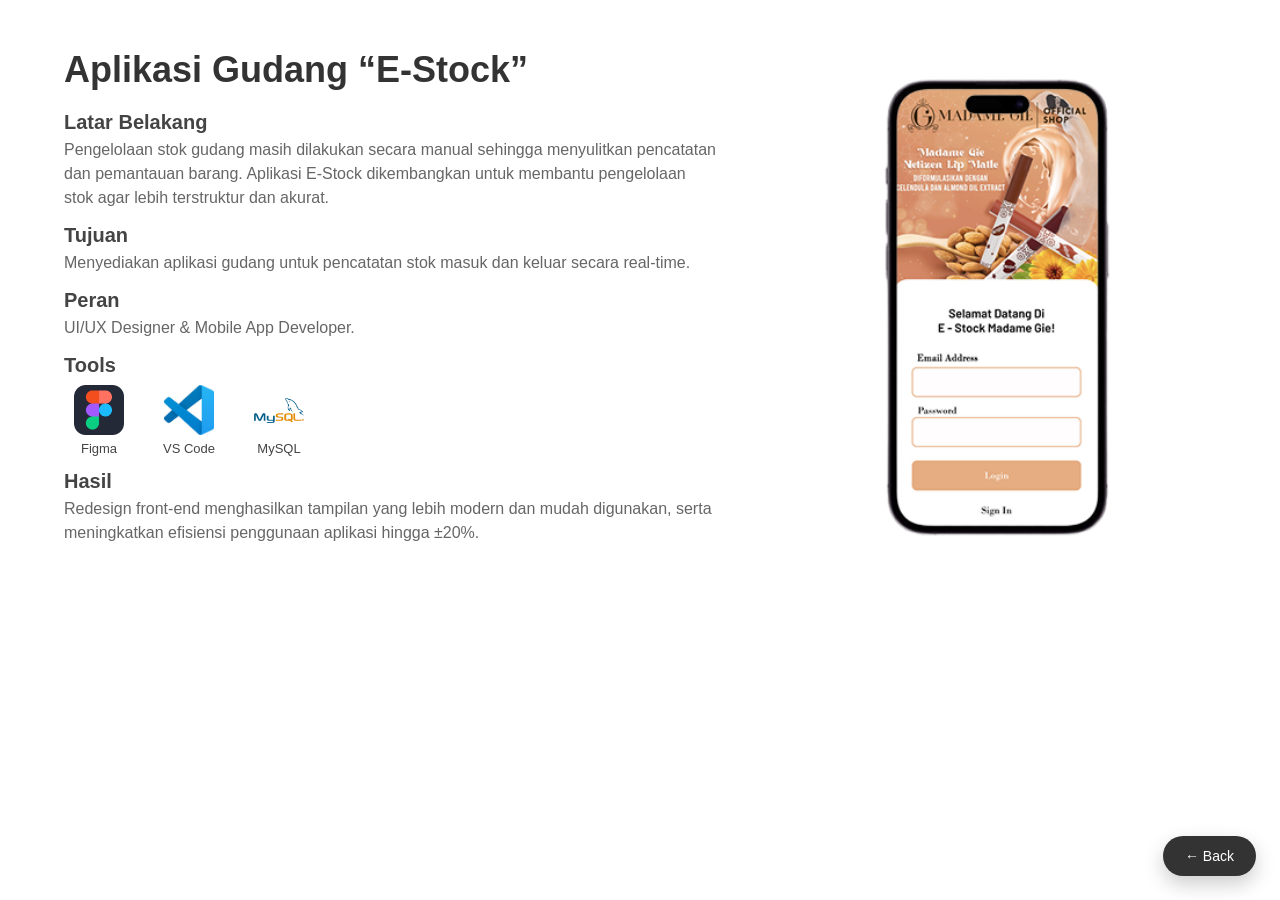
==== Detail Page/project-estock.html @ 821a47ae "Initial commit - Portfolio v1" ====
<!DOCTYPE html>
<html lang="id">
<head>
  <meta charset="UTF-8">
  <meta name="viewport" content="width=device-width, initial-scale=1.0">
  <title>Project estock</title>

  <!-- CSS KHUSUS -->
  <link rel="stylesheet" href="project-detail.css">
</head>
<body>

<section class="project-detail">
  <div class="project-container">

    <!-- KIRI : KONTEN -->
    <div class="project-info">
      <h1>Aplikasi Gudang “E-Stock”</h1>

      <h3>Latar Belakang</h3>
      <p>
        Pengelolaan stok gudang masih dilakukan secara manual sehingga menyulitkan pencatatan dan pemantauan barang. Aplikasi E-Stock dikembangkan untuk membantu pengelolaan stok agar lebih terstruktur dan akurat.
      </p>

      <h3>Tujuan</h3>
      <p>
        Menyediakan aplikasi gudang untuk pencatatan stok masuk dan keluar secara real-time.
      </p>

      <h3>Peran</h3>
      <p>UI/UX Designer & Mobile App Developer.</p>

      <h3>Tools</h3>
      <div class="tools">

        <div class="tool-item">
          <img src="../images/figma.png" alt="Figma">
          <span>Figma</span>
        </div>

        <div class="tool-item">
          <img src="../images/vscode.jpeg" alt="VS Code">
          <span>VS Code</span>
        </div>

        <div class="tool-item">
          <img src="../images/MySql.png" alt="MySQL">
          <span>MySQL</span>
        </div>

      </div>


      <h3>Hasil</h3>
      <p>
        Redesign front-end menghasilkan tampilan yang lebih modern dan mudah digunakan, serta meningkatkan efisiensi penggunaan aplikasi hingga ±20%.
      </p>
    </div>

    <!-- KANAN : GAMBAR -->
    <div class="project-image">
      <img src="img/project-estock.png" alt="Mockup Aplikasi UD Jaya">

      <a href="../index.html" class="btn-back-fixed">
        ← Back
      </a>
    </div>
     

  </div>
</section>

</body>
</html>
---- Detail Page/project-detail.css ----
* {
  margin: 0;
  padding: 0;
  box-sizing: border-box;
  font-family: "Segoe UI", sans-serif;
}

.project-detail {
  padding: 60px 5%;
}

.project-container {
  display: flex;
  gap: 60px;
  align-items: center;
}

/* KIRI */
.project-info {
  flex: 1.2;
  margin-top: -20px; /* naik ke atas */
}

.project-info h1 {
  font-size: 36px;
  margin-bottom: 20px;
  color: #333;
}

.project-info h3 {
  font-size: 20px;
  margin: 14px 0 8px;
  color: #444;
  margin-bottom: 4px; /* pepet ke paragraf */
}

.project-info p {
  font-size: 16px;
  line-height: 1.5;
  color: #666;
}

.project-info h3 + p {
  margin-top: 0;
}

/* TOOLS */
.tools {
  display: flex;
  gap: 20px;
  flex-wrap: wrap;
  margin-top: 8px;
}

.tool-item {
  display: flex;
  flex-direction: column; /* ICON ATAS, TEXT BAWAH */
  align-items: center;
  gap: 6px;
  width: 70px;
  text-align: center;
}

.tool-item img {
  width: 50px;
  height: 50px;
  object-fit: contain;
}

.tool-item span {
  font-size: 13px;
  color: #444;
}

/* KANAN */
.project-image {
  flex: 0.8;
  display: flex;
  justify-content: center;
  align-items: center; /* center atas–bawah */
}

.project-image img {
  width: 200%;
  max-width: 1000px;
  height: auto;
  display: block;
}

.btn-back-fixed {
  position: fixed;
  bottom: 24px;
  right: 24px;
  padding: 12px 22px;
  background: #333;
  color: #fff;
  text-decoration: none;
  border-radius: 30px;
  font-size: 14px;
  z-index: 999;
  box-shadow: 0 8px 20px rgba(0, 0, 0, 0.2);
  transition: all 0.3s ease;
}

.btn-back-fixed:hover {
  background: #000;
  transform: translateY(-2px);
}


/* RESPONSIVE */
@media (max-width: 992px) {
  .project-container {
    flex-direction: column;
    align-items: center;
  }

  .project-info h1 {
    font-size: 28px;
    text-align: center;
  }

  .project-info h3 {
    margin-bottom: 6px;
  }

  .project-info {
    text-align: center;
  }

  .project-info p {
    line-height: 1.6;
  }

  .tools {
    justify-content: center;
  }

  .btn-back-fixed {
    padding: 10px 18px;
    font-size: 13px;
    bottom: 16px;
    right: 16px;
  }
}
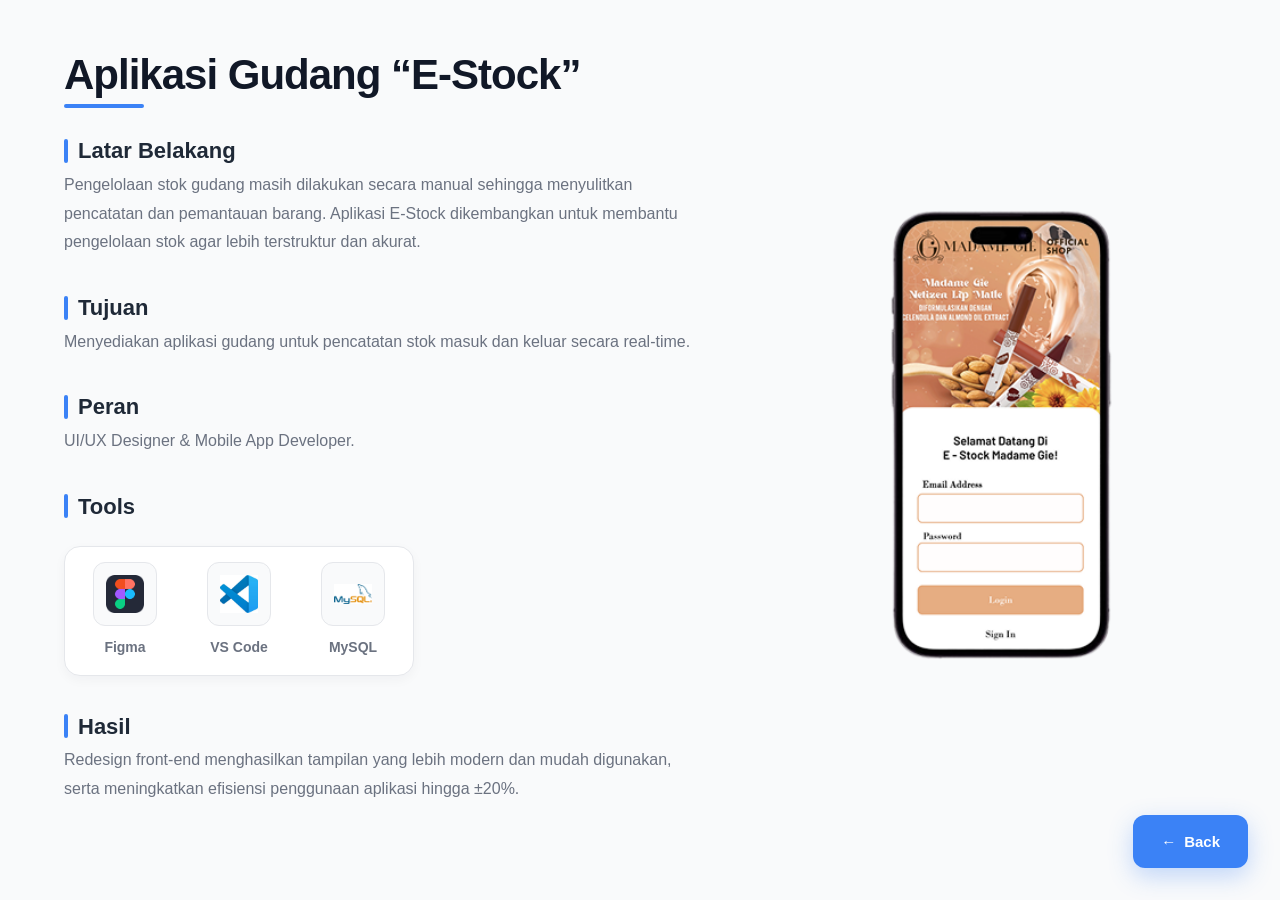
==== commit 24290804: "Update Portofolio1.3" ====
--- a/Detail Page/project-estock.html
+++ b/Detail Page/project-estock.html
@@ -60,15 +60,11 @@
     <!-- KANAN : GAMBAR -->
     <div class="project-image">
       <img src="img/project-estock.png" alt="Mockup Aplikasi UD Jaya">
-
-      <a href="../index.html" class="btn-back-fixed">
-        ← Back
-      </a>
     </div>
-     
-
   </div>
 </section>
-
+      <a href="../index.html" class="btn-back-fixed">
+        <span class="arrow">←</span> Back
+      </a>
 </body>
 </html>
--- a/Detail Page/project-detail.css
+++ b/Detail Page/project-detail.css
@@ -1,145 +1,412 @@
+/* =====================
+   GLOBAL RESET
+===================== */
 * {
   margin: 0;
   padding: 0;
   box-sizing: border-box;
-  font-family: "Segoe UI", sans-serif;
-}
-
+  font-family: "Inter", -apple-system, BlinkMacSystemFont, "Segoe UI", sans-serif;
+}
+
+body {
+  background-color: #FFFFFF;
+  color: #111827;
+  line-height: 1.7;
+}
+
+/* =====================
+   PROJECT DETAIL SECTION
+===================== */
 .project-detail {
-  padding: 60px 5%;
+  padding: 50px 5%;
+  background: #F9FAFB;
+  min-height: 100vh;
 }
 
 .project-container {
+  max-width: 1400px;
+  margin: 0 auto;
   display: flex;
-  gap: 60px;
+  gap: 80px;
   align-items: center;
 }
 
-/* KIRI */
+/* =====================
+   LEFT SIDE - PROJECT INFO
+===================== */
 .project-info {
   flex: 1.2;
-  margin-top: -20px; /* naik ke atas */
+  animation: fadeInLeft 0.8s ease-out;
+}
+
+@keyframes fadeInLeft {
+  from {
+    opacity: 0;
+    transform: translateX(-30px);
+  }
+  to {
+    opacity: 1;
+    transform: translateX(0);
+  }
 }
 
 .project-info h1 {
-  font-size: 36px;
-  margin-bottom: 20px;
-  color: #333;
+  font-size: 42px;
+  font-weight: 700;
+  /* margin-bottom: 24px; */
+  color: #111827;
+  line-height: 1.2;
+  letter-spacing: -1px;
+  position: relative;
+  display: inline-block;
+}
+
+.project-info h1::after {
+  content: "";
+  position: absolute;
+  bottom: -8px;
+  left: 0;
+  width: 80px;
+  height: 4px;
+  background: #3B82F6;
+  border-radius: 2px;
 }
 
 .project-info h3 {
-  font-size: 20px;
-  margin: 14px 0 8px;
-  color: #444;
-  margin-bottom: 4px; /* pepet ke paragraf */
+  font-size: 22px;
+  font-weight: 700;
+  margin: 32px 0 1px;
+  color: #1F2937;
+  display: flex;
+  align-items: center;
+  gap: 10px;
+}
+
+.project-info h3::before {
+  content: "";
+  width: 4px;
+  height: 24px;
+  background: #3B82F6;
+  border-radius: 2px;
 }
 
 .project-info p {
   font-size: 16px;
-  line-height: 1.5;
-  color: #666;
-}
-
-.project-info h3 + p {
-  margin-top: 0;
-}
-
-/* TOOLS */
+  line-height: 1.8;
+  color: #6B7280;
+  margin-bottom: 16px;
+}
+
+/* =====================
+   TOOLS SECTION
+===================== */
 .tools {
-  display: flex;
-  gap: 20px;
+  display: inline-flex; /* atau display: flex dengan width: fit-content */
+  gap: 24px;
   flex-wrap: wrap;
-  margin-top: 8px;
+  margin-top: 20px;
+  padding: 15px;
+  background: #FFFFFF;
+  border-radius: 16px;
+  border: 1px solid #E5E7EB;
+  box-shadow: 0 4px 12px rgba(17, 24, 39, 0.04);
 }
 
 .tool-item {
   display: flex;
-  flex-direction: column; /* ICON ATAS, TEXT BAWAH */
+  flex-direction: column;
   align-items: center;
-  gap: 6px;
-  width: 70px;
+  gap: 10px;
+  width: 90px;
   text-align: center;
+  transition: all 0.3s ease;
+  cursor: pointer;
+}
+
+.tool-item:hover {
+  transform: translateY(-4px);
 }
 
 .tool-item img {
-  width: 50px;
-  height: 50px;
+  width: 64px;
+  height: 64px;
   object-fit: contain;
+  padding: 12px;
+  background: #F9FAFB;
+  border-radius: 12px;
+  border: 1px solid #E5E7EB;
+  transition: all 0.3s ease;
+}
+
+.tool-item:hover img {
+  background: #FFFFFF;
+  border-color: #3B82F6;
+  transform: scale(1.05);
 }
 
 .tool-item span {
-  font-size: 13px;
-  color: #444;
-}
-
-/* KANAN */
+  font-size: 14px;
+  font-weight: 600;
+  color: #6B7280;
+  transition: color 0.3s ease;
+}
+
+.tool-item:hover span {
+  color: #3B82F6;
+}
+
+/* =====================
+   RIGHT SIDE - PROJECT IMAGE
+===================== */
 .project-image {
   flex: 0.8;
   display: flex;
   justify-content: center;
-  align-items: center; /* center atas–bawah */
+  align-items: center;
+  animation: fadeInRight 0.8s ease-out 0.2s both;
+}
+
+@keyframes fadeInRight {
+  from {
+    opacity: 0;
+    transform: translateX(30px);
+  }
+  to {
+    opacity: 1;
+    transform: translateX(0);
+  }
 }
 
 .project-image img {
-  width: 200%;
-  max-width: 1000px;
+  width: 100%;
+  max-width: 600px;
   height: auto;
-  display: block;
-}
-
+  border-radius: 20px;
+  transition: all 0.4s ease;
+}
+
+.project-image img:hover {
+  transform: scale(1.02);
+  filter: drop-shadow(0 25px 70px rgba(59, 130, 246, 0.3));
+}
+
+/* =====================
+   BACK BUTTON (FIXED)
+===================== */
 .btn-back-fixed {
   position: fixed;
-  bottom: 24px;
-  right: 24px;
-  padding: 12px 22px;
-  background: #333;
-  color: #fff;
+  bottom: 32px;
+  right: 32px;
+  padding: 14px 28px;
+  background: #3B82F6;
+  color: #FFFFFF;
   text-decoration: none;
-  border-radius: 30px;
-  font-size: 14px;
+  border-radius: 12px;
+  font-size: 15px;
+  font-weight: 600;
   z-index: 999;
-  box-shadow: 0 8px 20px rgba(0, 0, 0, 0.2);
+  box-shadow: 0 8px 24px rgba(59, 130, 246, 0.3);
   transition: all 0.3s ease;
+  display: inline-flex;
+  align-items: center;
+  gap: 8px;
+}
+
+.btn-back-fixed .arrow {
+  transition: transform 0.3s ease;
+  display: inline-block;
 }
 
 .btn-back-fixed:hover {
-  background: #000;
-  transform: translateY(-2px);
-}
-
-
-/* RESPONSIVE */
+  background: #2563eb;
+  box-shadow: 0 12px 32px rgba(59, 130, 246, 0.4);
+  transform: scale(1.05); /* Ganti translateY dengan scale agar tetap di posisi */
+}
+
+.btn-back-fixed:hover .arrow {
+  transform: translateX(-4px);
+}
+
+
+/* =====================
+   RESPONSIVE DESIGN
+===================== */
+@media (max-width: 1200px) {
+  .project-container {
+    gap: 60px;
+  }
+
+  .project-info h1 {
+    font-size: 36px;
+  }
+}
+
 @media (max-width: 992px) {
+  .project-detail {
+    padding: 80px 5%;
+  }
+
   .project-container {
     flex-direction: column;
     align-items: center;
+    gap: 50px;
+  }
+
+  .project-info {
+    text-align: center;
+  }
+
+  .project-info h1 {
+    font-size: 32px;
+  }
+
+  .project-info h1::after {
+    left: 50%;
+    transform: translateX(-50%);
+  }
+
+  .project-info h3 {
+    justify-content: center;
+    font-size: 20px;
+  }
+
+  .project-info p {
+    line-height: 1.8;
+  }
+
+  .tools {
+    justify-content: center;
+  }
+
+  .project-image {
+    width: 100%;
+  }
+
+  .project-image img {
+    max-width: 500px;
+  }
+
+  .btn-back-fixed {
+    bottom: 24px;
+    right: 24px;
+    padding: 12px 24px;
+    font-size: 14px;
+  }
+}
+
+@media (max-width: 768px) {
+  .project-detail {
+    padding: 60px 5%;
+  }
+
+  .project-container {
+    gap: 40px;
   }
 
   .project-info h1 {
     font-size: 28px;
-    text-align: center;
+    margin-bottom: 20px;
   }
 
   .project-info h3 {
-    margin-bottom: 6px;
-  }
-
-  .project-info {
-    text-align: center;
+    font-size: 18px;
+    margin: 24px 0 10px;
   }
 
   .project-info p {
-    line-height: 1.6;
+    font-size: 15px;
   }
 
   .tools {
-    justify-content: center;
+    gap: 16px;
+    padding: 24px;
+  }
+
+  .tool-item {
+    width: 75px;
+  }
+
+  .tool-item img {
+    width: 56px;
+    height: 56px;
+  }
+
+  .tool-item span {
+    font-size: 13px;
+  }
+
+  .project-image img {
+    max-width: 400px;
   }
 
   .btn-back-fixed {
-    padding: 10px 18px;
+    bottom: 20px;
+    right: 20px;
+    padding: 10px 20px;
     font-size: 13px;
-    bottom: 16px;
-    right: 16px;
-  }
-}
+  }
+}
+
+@media (max-width: 480px) {
+  .project-info h1 {
+    font-size: 24px;
+  }
+
+  .project-info h3 {
+    font-size: 16px;
+  }
+
+  .tools {
+    gap: 12px;
+    padding: 20px;
+  }
+
+  .tool-item {
+    width: 65px;
+  }
+
+  .tool-item img {
+    width: 48px;
+    height: 48px;
+  }
+
+  .project-image img {
+    max-width: 100%;
+  }
+}
+
+/* =====================
+   ADDITIONAL ANIMATIONS
+===================== */
+@keyframes fadeIn {
+  from {
+    opacity: 0;
+  }
+  to {
+    opacity: 1;
+  }
+}
+
+.project-detail {
+  animation: fadeIn 0.5s ease-out;
+}
+
+/* =====================
+   SMOOTH SCROLL
+===================== */
+html {
+  scroll-behavior: smooth;
+}
+
+/* =====================
+   SELECTION COLOR
+===================== */
+::selection {
+  background: #3B82F6;
+  color: #FFFFFF;
+}
+
+::-moz-selection {
+  background: #3B82F6;
+  color: #FFFFFF;
+}
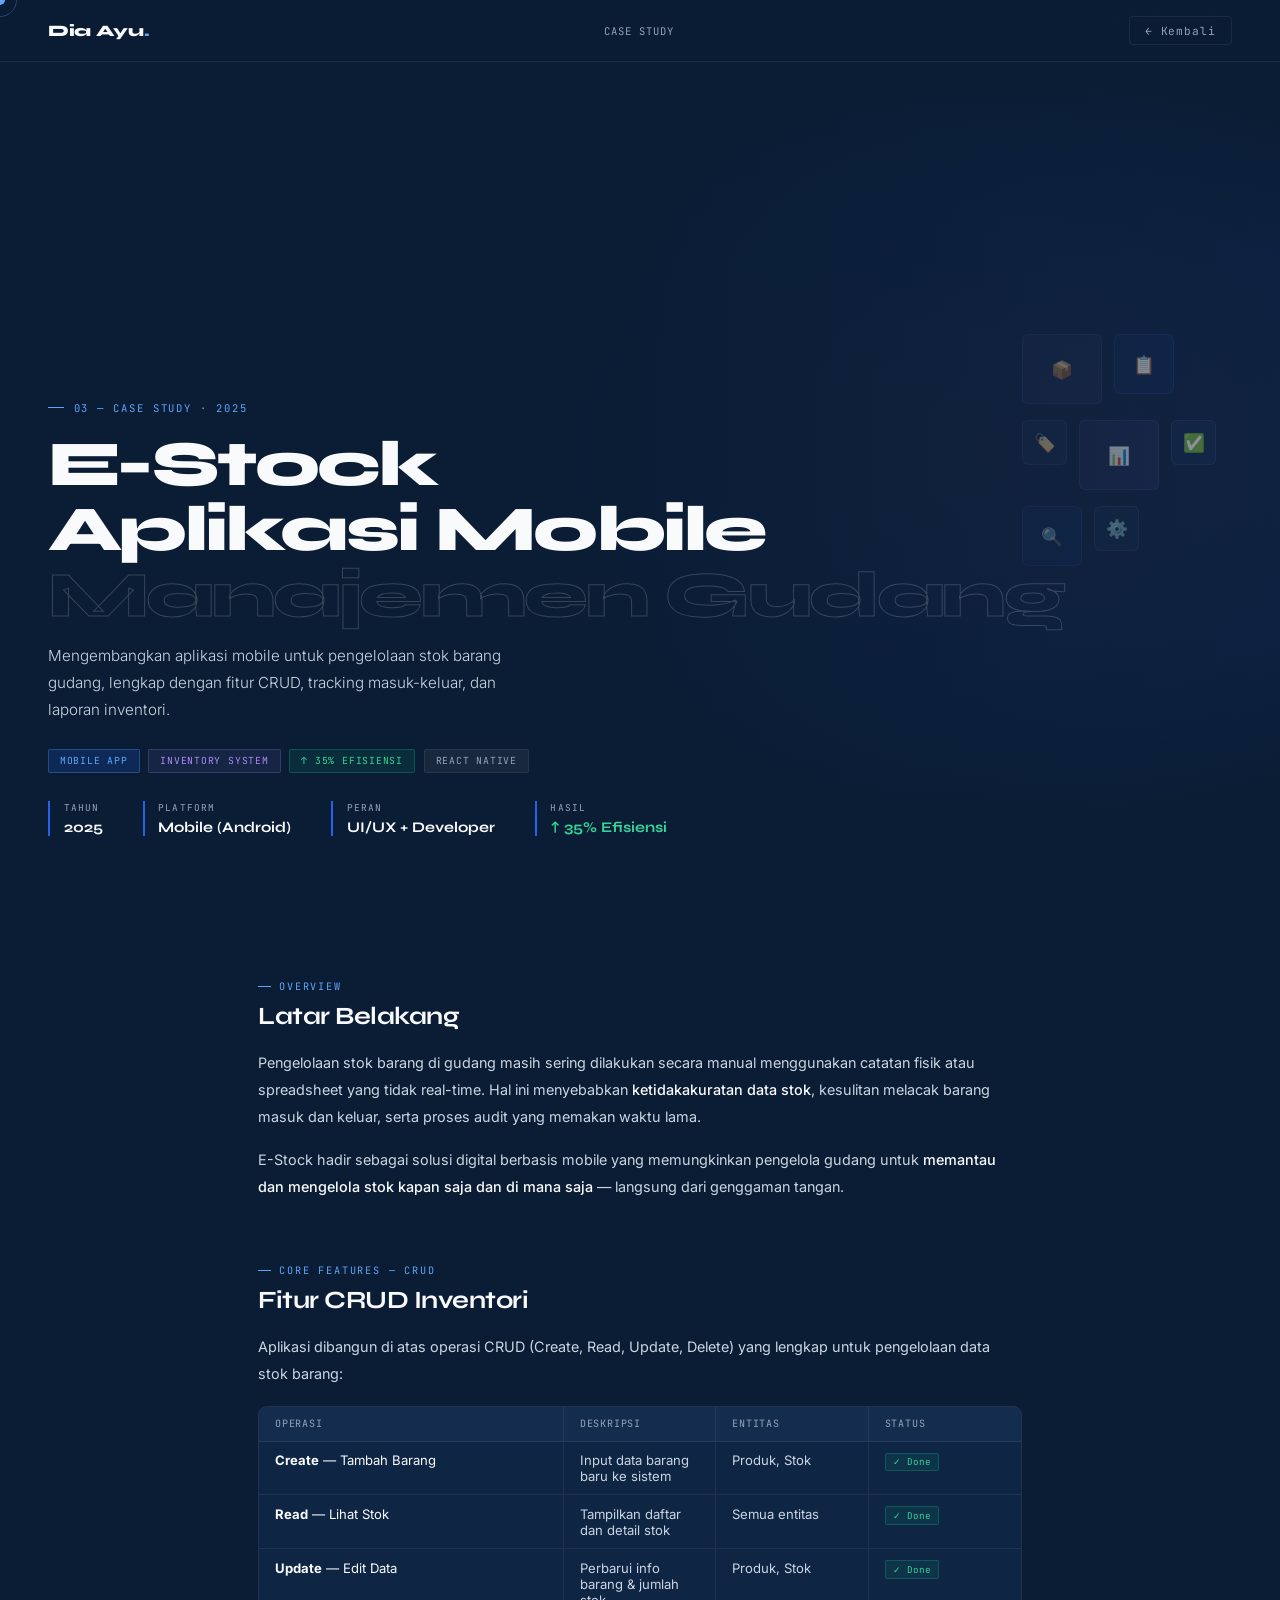
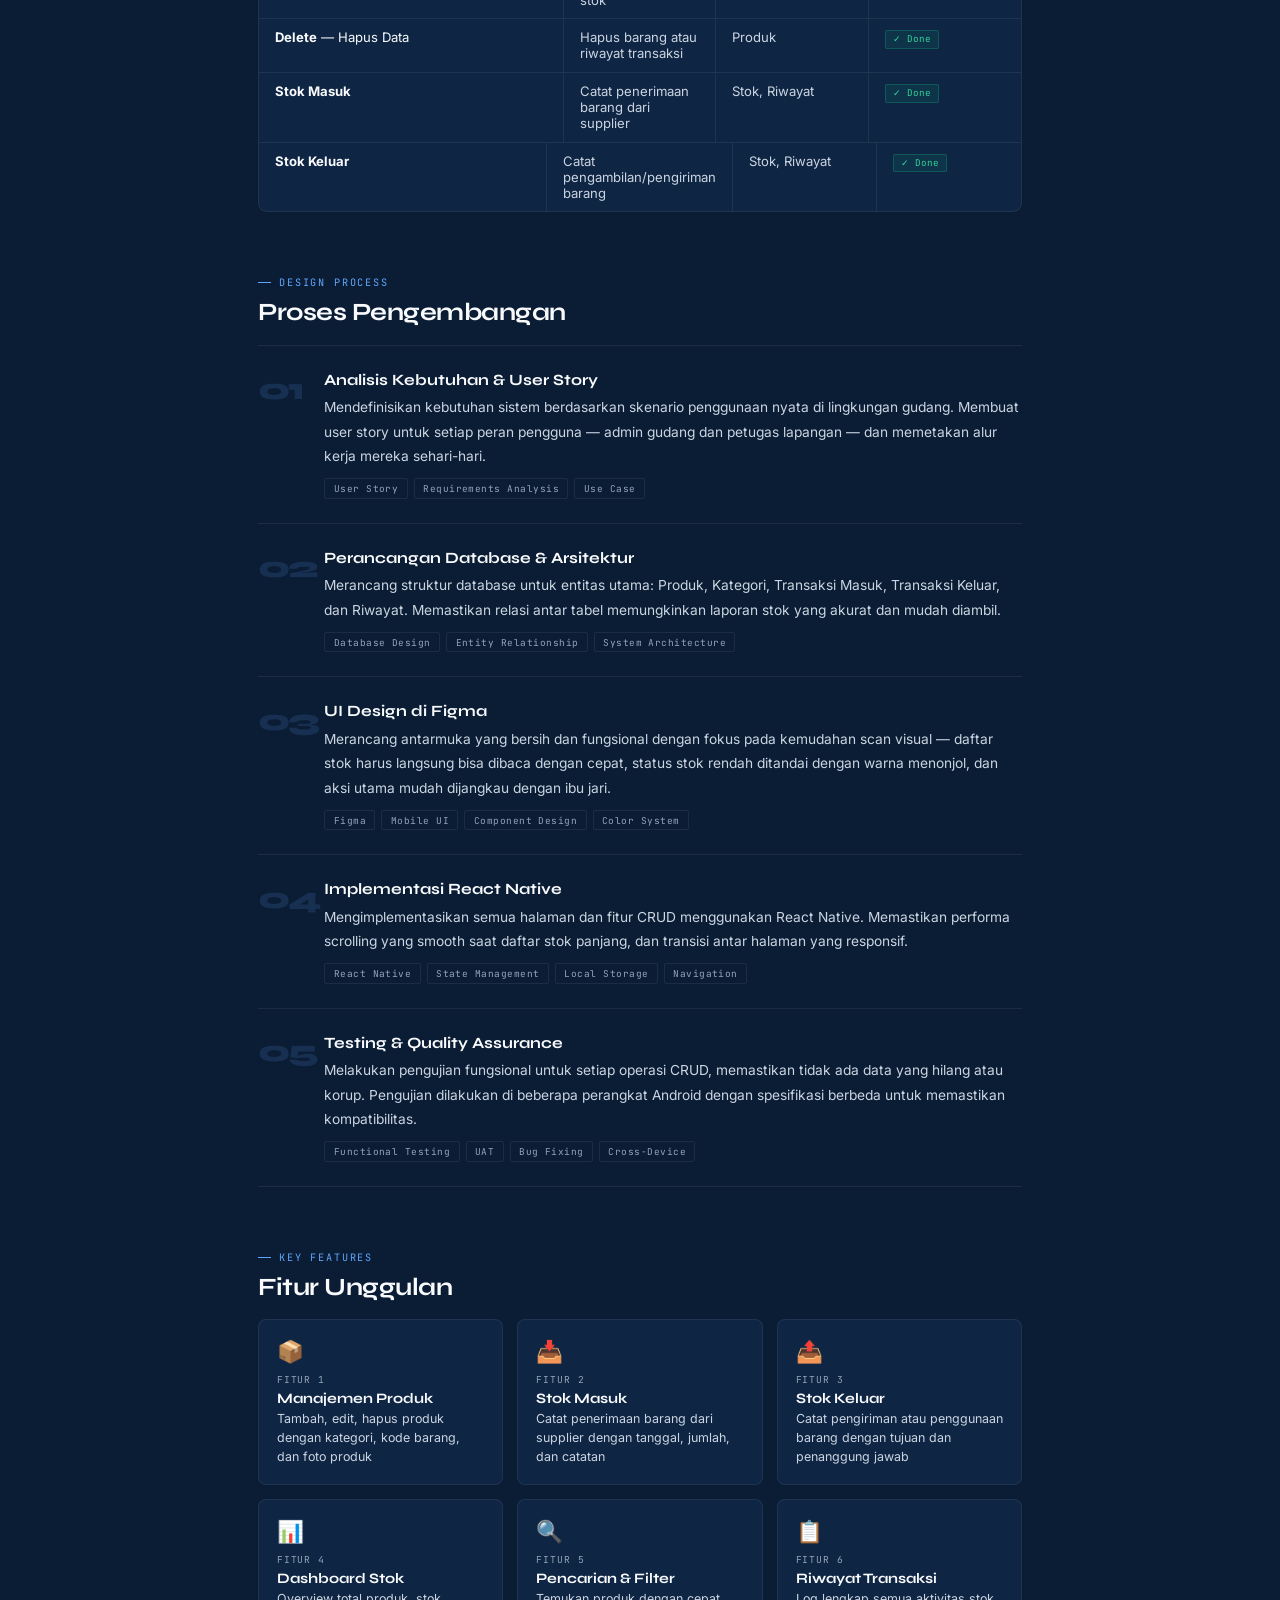
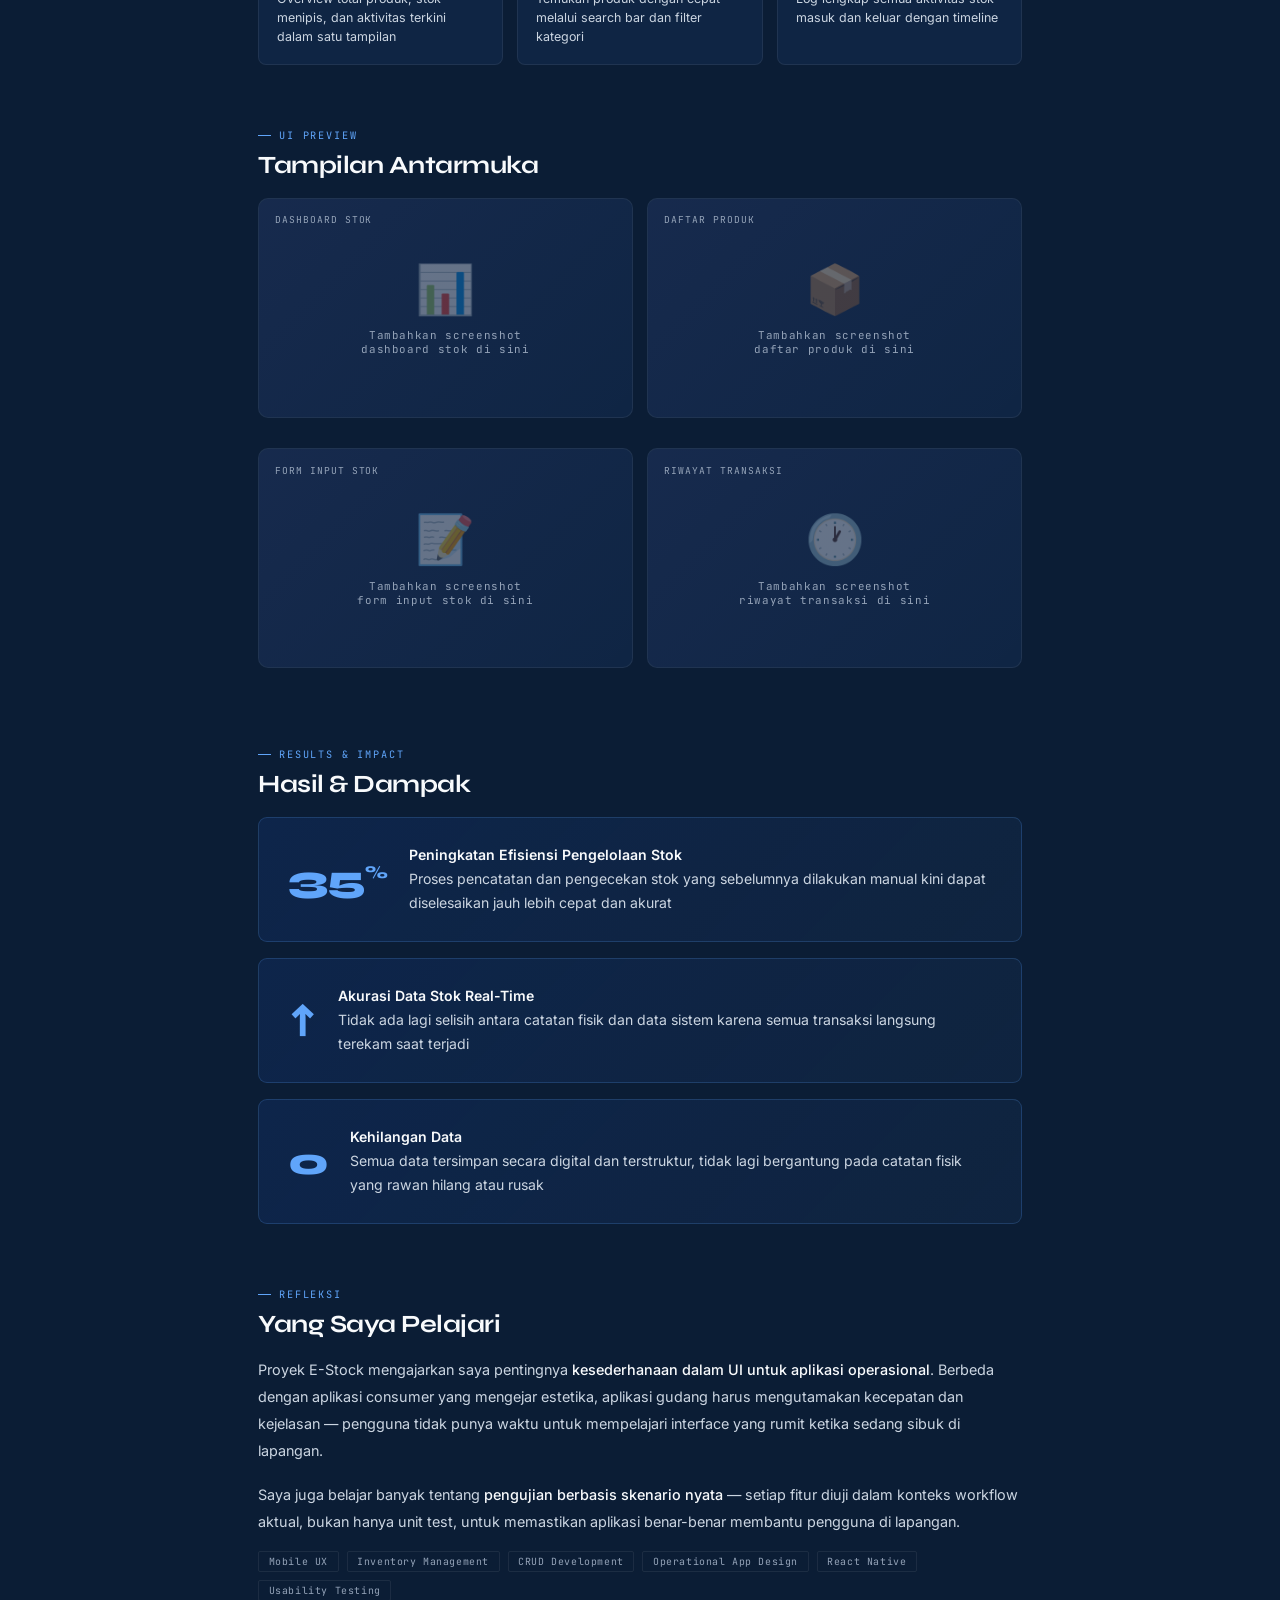
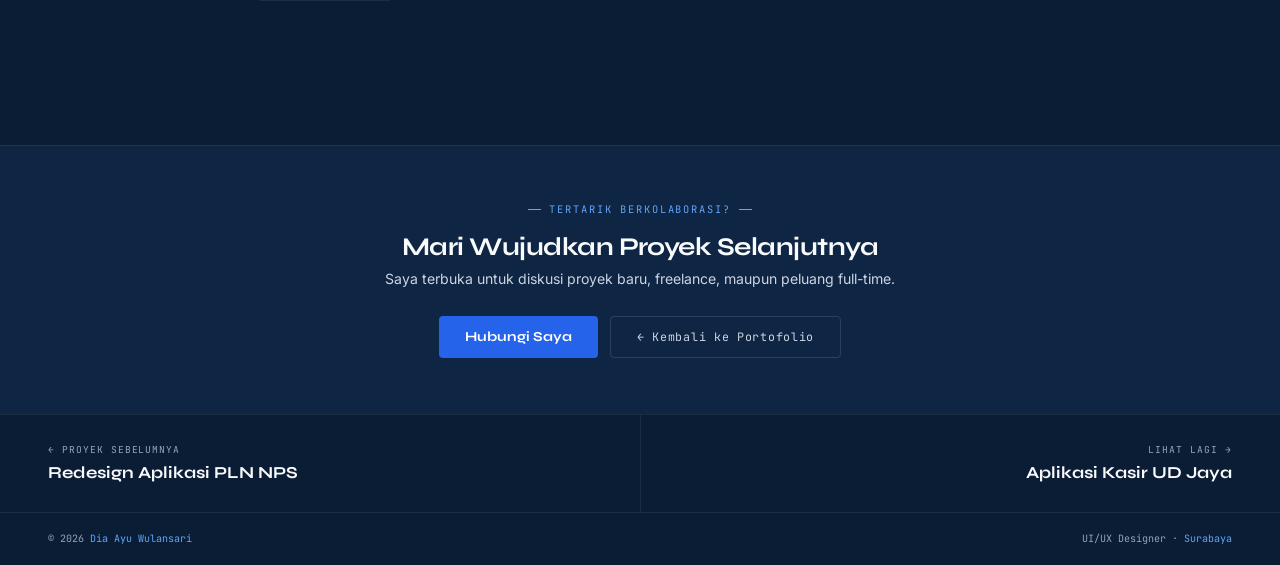
==== commit 2f6b38fd: "Add files via upload" ====
--- a/Detail Page/project-estock.html
+++ b/Detail Page/project-estock.html
@@ -1,70 +1,312 @@
-<!DOCTYPE html>
-<html lang="id">
-<head>
-  <meta charset="UTF-8">
-  <meta name="viewport" content="width=device-width, initial-scale=1.0">
-  <title>Project estock</title>
-
-  <!-- CSS KHUSUS -->
-  <link rel="stylesheet" href="project-detail.css">
-</head>
-<body>
-
-<section class="project-detail">
-  <div class="project-container">
-
-    <!-- KIRI : KONTEN -->
-    <div class="project-info">
-      <h1>Aplikasi Gudang “E-Stock”</h1>
-
-      <h3>Latar Belakang</h3>
-      <p>
-        Pengelolaan stok gudang masih dilakukan secara manual sehingga menyulitkan pencatatan dan pemantauan barang. Aplikasi E-Stock dikembangkan untuk membantu pengelolaan stok agar lebih terstruktur dan akurat.
-      </p>
-
-      <h3>Tujuan</h3>
-      <p>
-        Menyediakan aplikasi gudang untuk pencatatan stok masuk dan keluar secara real-time.
-      </p>
-
-      <h3>Peran</h3>
-      <p>UI/UX Designer & Mobile App Developer.</p>
-
-      <h3>Tools</h3>
-      <div class="tools">
-
-        <div class="tool-item">
-          <img src="../images/figma.png" alt="Figma">
-          <span>Figma</span>
-        </div>
-
-        <div class="tool-item">
-          <img src="../images/vscode.jpeg" alt="VS Code">
-          <span>VS Code</span>
-        </div>
-
-        <div class="tool-item">
-          <img src="../images/MySql.png" alt="MySQL">
-          <span>MySQL</span>
-        </div>
-
-      </div>
-
-
-      <h3>Hasil</h3>
-      <p>
-        Redesign front-end menghasilkan tampilan yang lebih modern dan mudah digunakan, serta meningkatkan efisiensi penggunaan aplikasi hingga ±20%.
-      </p>
-    </div>
-
-    <!-- KANAN : GAMBAR -->
-    <div class="project-image">
-      <img src="img/project-estock.png" alt="Mockup Aplikasi UD Jaya">
-    </div>
-  </div>
-</section>
-      <a href="../index.html" class="btn-back-fixed">
-        <span class="arrow">←</span> Back
-      </a>
-</body>
-</html>
+<!DOCTYPE html>
+<html lang="id">
+<head>
+  <meta charset="UTF-8">
+  <meta name="viewport" content="width=device-width, initial-scale=1.0">
+  <title>E-Stock Aplikasi Gudang — Dia Ayu Wulansari</title>
+  <link href="https://fonts.googleapis.com/css2?family=Syne:wght@400;600;700;800&family=Inter:wght@300;400;500;600&family=JetBrains+Mono:wght@400;500&display=swap" rel="stylesheet">
+  <link rel="stylesheet" href="../Detail Page/project-detail.css">
+
+</head>
+<body>
+<div id="cur"></div>
+<div id="cur-ring"></div>
+
+<nav>
+  <a href="../index.html" class="logo">Dia Ayu<span>.</span></a>
+  <span class="nav-tag">Case Study</span>
+  <a href="../index.html#projects" class="back-btn">← Kembali</a>
+</nav>
+
+<div class="proj-hero">
+  <div class="hero-bg"></div>
+  <div class="box-label">Inventory System</div>
+  <div class="box-deco">
+    <div class="box-row">
+      <div class="box lg">📦</div>
+      <div class="box md">📋</div>
+    </div>
+    <div class="box-row">
+      <div class="box sm">🏷️</div>
+      <div class="box lg">📊</div>
+      <div class="box sm">✅</div>
+    </div>
+    <div class="box-row">
+      <div class="box md">🔍</div>
+      <div class="box sm">⚙️</div>
+    </div>
+  </div>
+  <div class="hero-overlay"></div>
+  <div class="hero-content">
+    <div class="eyebrow">03 — Case Study · 2025</div>
+    <h1 class="proj-title">E-Stock<br>Aplikasi Mobile<br><span style="-webkit-text-stroke:1px rgba(248,250,252,.18);color:transparent">Manajemen Gudang</span></h1>
+    <p class="proj-sub">Mengembangkan aplikasi mobile untuk pengelolaan stok barang gudang, lengkap dengan fitur CRUD, tracking masuk-keluar, dan laporan inventori.</p>
+    <div class="badge-row">
+      <span class="badge bd-blue">Mobile App</span>
+      <span class="badge bd-purple">Inventory System</span>
+      <span class="badge bd-green">↑ 35% Efisiensi</span>
+      <span class="badge bd-gray">React Native</span>
+    </div>
+    <div class="hero-meta">
+      <div class="meta-item">
+        <div class="meta-lbl">Tahun</div>
+        <div class="meta-val">2025</div>
+      </div>
+      <div class="meta-item">
+        <div class="meta-lbl">Platform</div>
+        <div class="meta-val">Mobile (Android)</div>
+      </div>
+      <div class="meta-item">
+        <div class="meta-lbl">Peran</div>
+        <div class="meta-val">UI/UX + Developer</div>
+      </div>
+      <div class="meta-item">
+        <div class="meta-lbl">Hasil</div>
+        <div class="meta-val" style="color:var(--green)">↑ 35% Efisiensi</div>
+      </div>
+    </div>
+  </div>
+</div>
+
+<div class="wrap">
+
+  <div class="sec">
+    <div class="sec-ey">Overview</div>
+    <h2 class="sec-h">Latar Belakang</h2>
+    <p class="sec-p">Pengelolaan stok barang di gudang masih sering dilakukan secara manual menggunakan catatan fisik atau spreadsheet yang tidak real-time. Hal ini menyebabkan <strong>ketidakakuratan data stok</strong>, kesulitan melacak barang masuk dan keluar, serta proses audit yang memakan waktu lama.</p>
+    <p class="sec-p">E-Stock hadir sebagai solusi digital berbasis mobile yang memungkinkan pengelola gudang untuk <strong>memantau dan mengelola stok kapan saja dan di mana saja</strong> — langsung dari genggaman tangan.</p>
+  </div>
+
+  <div class="sec">
+    <div class="sec-ey">Core Features — CRUD</div>
+    <h2 class="sec-h">Fitur CRUD Inventori</h2>
+    <p class="sec-p">Aplikasi dibangun di atas operasi CRUD (Create, Read, Update, Delete) yang lengkap untuk pengelolaan data stok barang:</p>
+    <div class="crud-table">
+      <div class="crud-header">
+        <div>Operasi</div><div>Deskripsi</div><div>Entitas</div><div>Status</div>
+      </div>
+      <div class="crud-row">
+        <div><strong>Create</strong> — Tambah Barang</div>
+        <div>Input data barang baru ke sistem</div>
+        <div>Produk, Stok</div>
+        <div><span class="crud-badge cb-green">✓ Done</span></div>
+      </div>
+      <div class="crud-row">
+        <div><strong>Read</strong> — Lihat Stok</div>
+        <div>Tampilkan daftar dan detail stok</div>
+        <div>Semua entitas</div>
+        <div><span class="crud-badge cb-green">✓ Done</span></div>
+      </div>
+      <div class="crud-row">
+        <div><strong>Update</strong> — Edit Data</div>
+        <div>Perbarui info barang &amp; jumlah stok</div>
+        <div>Produk, Stok</div>
+        <div><span class="crud-badge cb-green">✓ Done</span></div>
+      </div>
+      <div class="crud-row">
+        <div><strong>Delete</strong> — Hapus Data</div>
+        <div>Hapus barang atau riwayat transaksi</div>
+        <div>Produk</div>
+        <div><span class="crud-badge cb-green">✓ Done</span></div>
+      </div>
+      <div class="crud-row">
+        <div><strong>Stok Masuk</strong></div>
+        <div>Catat penerimaan barang dari supplier</div>
+        <div>Stok, Riwayat</div>
+        <div><span class="crud-badge cb-green">✓ Done</span></div>
+      </div>
+      <div class="crud-row">
+        <div><strong>Stok Keluar</strong></div>
+        <div>Catat pengambilan/pengiriman barang</div>
+        <div>Stok, Riwayat</div>
+        <div><span class="crud-badge cb-green">✓ Done</span></div>
+      </div>
+    </div>
+  </div>
+
+  <div class="sec">
+    <div class="sec-ey">Design Process</div>
+    <h2 class="sec-h">Proses Pengembangan</h2>
+    <div class="proc-list">
+      <div class="proc-item">
+        <div class="proc-n">01</div>
+        <div>
+          <div class="proc-t">Analisis Kebutuhan &amp; User Story</div>
+          <div class="proc-d">Mendefinisikan kebutuhan sistem berdasarkan skenario penggunaan nyata di lingkungan gudang. Membuat user story untuk setiap peran pengguna — admin gudang dan petugas lapangan — dan memetakan alur kerja mereka sehari-hari.</div>
+          <div class="proc-tags"><span class="ptag">User Story</span><span class="ptag">Requirements Analysis</span><span class="ptag">Use Case</span></div>
+        </div>
+      </div>
+      <div class="proc-item">
+        <div class="proc-n">02</div>
+        <div>
+          <div class="proc-t">Perancangan Database &amp; Arsitektur</div>
+          <div class="proc-d">Merancang struktur database untuk entitas utama: Produk, Kategori, Transaksi Masuk, Transaksi Keluar, dan Riwayat. Memastikan relasi antar tabel memungkinkan laporan stok yang akurat dan mudah diambil.</div>
+          <div class="proc-tags"><span class="ptag">Database Design</span><span class="ptag">Entity Relationship</span><span class="ptag">System Architecture</span></div>
+        </div>
+      </div>
+      <div class="proc-item">
+        <div class="proc-n">03</div>
+        <div>
+          <div class="proc-t">UI Design di Figma</div>
+          <div class="proc-d">Merancang antarmuka yang bersih dan fungsional dengan fokus pada kemudahan scan visual — daftar stok harus langsung bisa dibaca dengan cepat, status stok rendah ditandai dengan warna menonjol, dan aksi utama mudah dijangkau dengan ibu jari.</div>
+          <div class="proc-tags"><span class="ptag">Figma</span><span class="ptag">Mobile UI</span><span class="ptag">Component Design</span><span class="ptag">Color System</span></div>
+        </div>
+      </div>
+      <div class="proc-item">
+        <div class="proc-n">04</div>
+        <div>
+          <div class="proc-t">Implementasi React Native</div>
+          <div class="proc-d">Mengimplementasikan semua halaman dan fitur CRUD menggunakan React Native. Memastikan performa scrolling yang smooth saat daftar stok panjang, dan transisi antar halaman yang responsif.</div>
+          <div class="proc-tags"><span class="ptag">React Native</span><span class="ptag">State Management</span><span class="ptag">Local Storage</span><span class="ptag">Navigation</span></div>
+        </div>
+      </div>
+      <div class="proc-item">
+        <div class="proc-n">05</div>
+        <div>
+          <div class="proc-t">Testing &amp; Quality Assurance</div>
+          <div class="proc-d">Melakukan pengujian fungsional untuk setiap operasi CRUD, memastikan tidak ada data yang hilang atau korup. Pengujian dilakukan di beberapa perangkat Android dengan spesifikasi berbeda untuk memastikan kompatibilitas.</div>
+          <div class="proc-tags"><span class="ptag">Functional Testing</span><span class="ptag">UAT</span><span class="ptag">Bug Fixing</span><span class="ptag">Cross-Device</span></div>
+        </div>
+      </div>
+    </div>
+  </div>
+
+  <div class="sec">
+    <div class="sec-ey">Key Features</div>
+    <h2 class="sec-h">Fitur Unggulan</h2>
+    <div class="cg3">
+      <div class="ic">
+        <div class="ic-ico">📦</div>
+        <div class="ic-lbl">Fitur 1</div>
+        <div class="ic-v">Manajemen Produk</div>
+        <div class="ic-s">Tambah, edit, hapus produk dengan kategori, kode barang, dan foto produk</div>
+      </div>
+      <div class="ic">
+        <div class="ic-ico">📥</div>
+        <div class="ic-lbl">Fitur 2</div>
+        <div class="ic-v">Stok Masuk</div>
+        <div class="ic-s">Catat penerimaan barang dari supplier dengan tanggal, jumlah, dan catatan</div>
+      </div>
+      <div class="ic">
+        <div class="ic-ico">📤</div>
+        <div class="ic-lbl">Fitur 3</div>
+        <div class="ic-v">Stok Keluar</div>
+        <div class="ic-s">Catat pengiriman atau penggunaan barang dengan tujuan dan penanggung jawab</div>
+      </div>
+      <div class="ic">
+        <div class="ic-ico">📊</div>
+        <div class="ic-lbl">Fitur 4</div>
+        <div class="ic-v">Dashboard Stok</div>
+        <div class="ic-s">Overview total produk, stok menipis, dan aktivitas terkini dalam satu tampilan</div>
+      </div>
+      <div class="ic">
+        <div class="ic-ico">🔍</div>
+        <div class="ic-lbl">Fitur 5</div>
+        <div class="ic-v">Pencarian &amp; Filter</div>
+        <div class="ic-s">Temukan produk dengan cepat melalui search bar dan filter kategori</div>
+      </div>
+      <div class="ic">
+        <div class="ic-ico">📋</div>
+        <div class="ic-lbl">Fitur 6</div>
+        <div class="ic-v">Riwayat Transaksi</div>
+        <div class="ic-s">Log lengkap semua aktivitas stok masuk dan keluar dengan timeline</div>
+      </div>
+    </div>
+  </div>
+
+  <div class="sec">
+    <div class="sec-ey">UI Preview</div>
+    <h2 class="sec-h">Tampilan Antarmuka</h2>
+    <div class="cg2">
+      <div class="mock">
+        <span class="mock-lbl">Dashboard Stok</span>
+        <div class="mock-inner"><span class="mock-ico">📊</span><div class="mock-note">Tambahkan screenshot<br>dashboard stok di sini</div></div>
+      </div>
+      <div class="mock">
+        <span class="mock-lbl">Daftar Produk</span>
+        <div class="mock-inner"><span class="mock-ico">📦</span><div class="mock-note">Tambahkan screenshot<br>daftar produk di sini</div></div>
+      </div>
+      <div class="mock">
+        <span class="mock-lbl">Form Input Stok</span>
+        <div class="mock-inner"><span class="mock-ico">📝</span><div class="mock-note">Tambahkan screenshot<br>form input stok di sini</div></div>
+      </div>
+      <div class="mock">
+        <span class="mock-lbl">Riwayat Transaksi</span>
+        <div class="mock-inner"><span class="mock-ico">🕐</span><div class="mock-note">Tambahkan screenshot<br>riwayat transaksi di sini</div></div>
+      </div>
+    </div>
+  </div>
+
+  <div class="sec">
+    <div class="sec-ey">Results &amp; Impact</div>
+    <h2 class="sec-h">Hasil &amp; Dampak</h2>
+    <div class="res-card">
+      <div class="res-num">35<sup>%</sup></div>
+      <div class="res-d"><strong>Peningkatan Efisiensi Pengelolaan Stok</strong><br>Proses pencatatan dan pengecekan stok yang sebelumnya dilakukan manual kini dapat diselesaikan jauh lebih cepat dan akurat</div>
+    </div>
+    <div class="res-card">
+      <div class="res-num">↑</div>
+      <div class="res-d"><strong>Akurasi Data Stok Real-Time</strong><br>Tidak ada lagi selisih antara catatan fisik dan data sistem karena semua transaksi langsung terekam saat terjadi</div>
+    </div>
+    <div class="res-card">
+      <div class="res-num">0</div>
+      <div class="res-d"><strong>Kehilangan Data</strong><br>Semua data tersimpan secara digital dan terstruktur, tidak lagi bergantung pada catatan fisik yang rawan hilang atau rusak</div>
+    </div>
+  </div>
+
+  <div class="sec">
+    <div class="sec-ey">Refleksi</div>
+    <h2 class="sec-h">Yang Saya Pelajari</h2>
+    <p class="sec-p">Proyek E-Stock mengajarkan saya pentingnya <strong>kesederhanaan dalam UI untuk aplikasi operasional</strong>. Berbeda dengan aplikasi consumer yang mengejar estetika, aplikasi gudang harus mengutamakan kecepatan dan kejelasan — pengguna tidak punya waktu untuk mempelajari interface yang rumit ketika sedang sibuk di lapangan.</p>
+    <p class="sec-p">Saya juga belajar banyak tentang <strong>pengujian berbasis skenario nyata</strong> — setiap fitur diuji dalam konteks workflow aktual, bukan hanya unit test, untuk memastikan aplikasi benar-benar membantu pengguna di lapangan.</p>
+    <div class="tags-row">
+      <span class="tg">Mobile UX</span>
+      <span class="tg">Inventory Management</span>
+      <span class="tg">CRUD Development</span>
+      <span class="tg">Operational App Design</span>
+      <span class="tg">React Native</span>
+      <span class="tg">Usability Testing</span>
+    </div>
+  </div>
+
+</div>
+
+<div style="border-top:1px solid var(--border);background:var(--navy2);padding:3.5rem 3rem;text-align:center">
+  <div style="font-family:'JetBrains Mono',monospace;font-size:.65rem;color:var(--accent);letter-spacing:.18em;text-transform:uppercase;margin-bottom:.9rem;display:flex;align-items:center;gap:.55rem;justify-content:center">
+    <span style="width:13px;height:1px;background:var(--accent);display:inline-block"></span>Tertarik berkolaborasi?<span style="width:13px;height:1px;background:var(--accent);display:inline-block"></span>
+  </div>
+  <h3 style="font-family:'Syne',sans-serif;font-size:1.6rem;font-weight:700;letter-spacing:-.02em;margin-bottom:.5rem">Mari Wujudkan Proyek Selanjutnya</h3>
+  <p style="font-size:.88rem;color:var(--fg2);margin-bottom:1.8rem">Saya terbuka untuk diskusi proyek baru, freelance, maupun peluang full-time.</p>
+  <div style="display:flex;gap:.8rem;justify-content:center;flex-wrap:wrap">
+    <a href="mailto:diaayuwulansari@gmail.com" style="background:var(--blue);color:#fff;padding:.75rem 1.6rem;border-radius:4px;font-family:'Syne',sans-serif;font-weight:700;font-size:.86rem;text-decoration:none">Hubungi Saya</a>
+    <a href="index.html" style="border:1px solid var(--border2);color:var(--fg2);padding:.75rem 1.6rem;background:transparent;font-family:'JetBrains Mono',monospace;font-size:.73rem;letter-spacing:.06em;border-radius:4px;text-decoration:none">← Kembali ke Portofolio</a>
+  </div>
+</div>
+
+<div class="proj-nav">
+  <a href="project-pln.html" class="pn">
+    <div class="pn-dir">← Proyek Sebelumnya</div>
+    <div class="pn-name">Redesign Aplikasi PLN NPS</div>
+  </a>
+  <a href="project-udjaya.html" class="pn right">
+    <div class="pn-dir">Lihat Lagi →</div>
+    <div class="pn-name">Aplikasi Kasir UD Jaya</div>
+  </a>
+</div>
+
+<footer>
+  <div class="ft">© 2026 <span>Dia Ayu Wulansari</span></div>
+  <div class="ft">UI/UX Designer · <span>Surabaya</span></div>
+</footer>
+<script>
+const cur=document.getElementById('cur'),ring=document.getElementById('cur-ring');
+let mx=0,my=0,rx=0,ry=0;
+document.addEventListener('mousemove',e=>{mx=e.clientX;my=e.clientY;cur.style.left=mx+'px';cur.style.top=my+'px'});
+(function a(){rx+=(mx-rx)*.1;ry+=(my-ry)*.1;ring.style.left=rx+'px';ring.style.top=ry+'px';requestAnimationFrame(a)})();
+document.querySelectorAll('a,button').forEach(el=>{
+  el.addEventListener('mouseenter',()=>{cur.style.width='18px';cur.style.height='18px';ring.style.width='50px';ring.style.height='50px'});
+  el.addEventListener('mouseleave',()=>{cur.style.width='10px';cur.style.height='10px';ring.style.width='34px';ring.style.height='34px'});
+});
+</script>
+</body>
+</html>
--- a/Detail Page/project-detail.css
+++ b/Detail Page/project-detail.css
@@ -1,412 +1,120 @@
-/* =====================
-   GLOBAL RESET
-===================== */
-* {
-  margin: 0;
-  padding: 0;
-  box-sizing: border-box;
-  font-family: "Inter", -apple-system, BlinkMacSystemFont, "Segoe UI", sans-serif;
-}
-
-body {
-  background-color: #FFFFFF;
-  color: #111827;
-  line-height: 1.7;
-}
-
-/* =====================
-   PROJECT DETAIL SECTION
-===================== */
-.project-detail {
-  padding: 50px 5%;
-  background: #F9FAFB;
-  min-height: 100vh;
-}
-
-.project-container {
-  max-width: 1400px;
-  margin: 0 auto;
-  display: flex;
-  gap: 80px;
-  align-items: center;
-}
-
-/* =====================
-   LEFT SIDE - PROJECT INFO
-===================== */
-.project-info {
-  flex: 1.2;
-  animation: fadeInLeft 0.8s ease-out;
-}
-
-@keyframes fadeInLeft {
-  from {
-    opacity: 0;
-    transform: translateX(-30px);
-  }
-  to {
-    opacity: 1;
-    transform: translateX(0);
-  }
-}
-
-.project-info h1 {
-  font-size: 42px;
-  font-weight: 700;
-  /* margin-bottom: 24px; */
-  color: #111827;
-  line-height: 1.2;
-  letter-spacing: -1px;
-  position: relative;
-  display: inline-block;
-}
-
-.project-info h1::after {
-  content: "";
-  position: absolute;
-  bottom: -8px;
-  left: 0;
-  width: 80px;
-  height: 4px;
-  background: #3B82F6;
-  border-radius: 2px;
-}
-
-.project-info h3 {
-  font-size: 22px;
-  font-weight: 700;
-  margin: 32px 0 1px;
-  color: #1F2937;
-  display: flex;
-  align-items: center;
-  gap: 10px;
-}
-
-.project-info h3::before {
-  content: "";
-  width: 4px;
-  height: 24px;
-  background: #3B82F6;
-  border-radius: 2px;
-}
-
-.project-info p {
-  font-size: 16px;
-  line-height: 1.8;
-  color: #6B7280;
-  margin-bottom: 16px;
-}
-
-/* =====================
-   TOOLS SECTION
-===================== */
-.tools {
-  display: inline-flex; /* atau display: flex dengan width: fit-content */
-  gap: 24px;
-  flex-wrap: wrap;
-  margin-top: 20px;
-  padding: 15px;
-  background: #FFFFFF;
-  border-radius: 16px;
-  border: 1px solid #E5E7EB;
-  box-shadow: 0 4px 12px rgba(17, 24, 39, 0.04);
-}
-
-.tool-item {
-  display: flex;
-  flex-direction: column;
-  align-items: center;
-  gap: 10px;
-  width: 90px;
-  text-align: center;
-  transition: all 0.3s ease;
-  cursor: pointer;
-}
-
-.tool-item:hover {
-  transform: translateY(-4px);
-}
-
-.tool-item img {
-  width: 64px;
-  height: 64px;
-  object-fit: contain;
-  padding: 12px;
-  background: #F9FAFB;
-  border-radius: 12px;
-  border: 1px solid #E5E7EB;
-  transition: all 0.3s ease;
-}
-
-.tool-item:hover img {
-  background: #FFFFFF;
-  border-color: #3B82F6;
-  transform: scale(1.05);
-}
-
-.tool-item span {
-  font-size: 14px;
-  font-weight: 600;
-  color: #6B7280;
-  transition: color 0.3s ease;
-}
-
-.tool-item:hover span {
-  color: #3B82F6;
-}
-
-/* =====================
-   RIGHT SIDE - PROJECT IMAGE
-===================== */
-.project-image {
-  flex: 0.8;
-  display: flex;
-  justify-content: center;
-  align-items: center;
-  animation: fadeInRight 0.8s ease-out 0.2s both;
-}
-
-@keyframes fadeInRight {
-  from {
-    opacity: 0;
-    transform: translateX(30px);
-  }
-  to {
-    opacity: 1;
-    transform: translateX(0);
-  }
-}
-
-.project-image img {
-  width: 100%;
-  max-width: 600px;
-  height: auto;
-  border-radius: 20px;
-  transition: all 0.4s ease;
-}
-
-.project-image img:hover {
-  transform: scale(1.02);
-  filter: drop-shadow(0 25px 70px rgba(59, 130, 246, 0.3));
-}
-
-/* =====================
-   BACK BUTTON (FIXED)
-===================== */
-.btn-back-fixed {
-  position: fixed;
-  bottom: 32px;
-  right: 32px;
-  padding: 14px 28px;
-  background: #3B82F6;
-  color: #FFFFFF;
-  text-decoration: none;
-  border-radius: 12px;
-  font-size: 15px;
-  font-weight: 600;
-  z-index: 999;
-  box-shadow: 0 8px 24px rgba(59, 130, 246, 0.3);
-  transition: all 0.3s ease;
-  display: inline-flex;
-  align-items: center;
-  gap: 8px;
-}
-
-.btn-back-fixed .arrow {
-  transition: transform 0.3s ease;
-  display: inline-block;
-}
-
-.btn-back-fixed:hover {
-  background: #2563eb;
-  box-shadow: 0 12px 32px rgba(59, 130, 246, 0.4);
-  transform: scale(1.05); /* Ganti translateY dengan scale agar tetap di posisi */
-}
-
-.btn-back-fixed:hover .arrow {
-  transform: translateX(-4px);
-}
-
-
-/* =====================
-   RESPONSIVE DESIGN
-===================== */
-@media (max-width: 1200px) {
-  .project-container {
-    gap: 60px;
-  }
-
-  .project-info h1 {
-    font-size: 36px;
-  }
-}
-
-@media (max-width: 992px) {
-  .project-detail {
-    padding: 80px 5%;
-  }
-
-  .project-container {
-    flex-direction: column;
-    align-items: center;
-    gap: 50px;
-  }
-
-  .project-info {
-    text-align: center;
-  }
-
-  .project-info h1 {
-    font-size: 32px;
-  }
-
-  .project-info h1::after {
-    left: 50%;
-    transform: translateX(-50%);
-  }
-
-  .project-info h3 {
-    justify-content: center;
-    font-size: 20px;
-  }
-
-  .project-info p {
-    line-height: 1.8;
-  }
-
-  .tools {
-    justify-content: center;
-  }
-
-  .project-image {
-    width: 100%;
-  }
-
-  .project-image img {
-    max-width: 500px;
-  }
-
-  .btn-back-fixed {
-    bottom: 24px;
-    right: 24px;
-    padding: 12px 24px;
-    font-size: 14px;
-  }
-}
-
-@media (max-width: 768px) {
-  .project-detail {
-    padding: 60px 5%;
-  }
-
-  .project-container {
-    gap: 40px;
-  }
-
-  .project-info h1 {
-    font-size: 28px;
-    margin-bottom: 20px;
-  }
-
-  .project-info h3 {
-    font-size: 18px;
-    margin: 24px 0 10px;
-  }
-
-  .project-info p {
-    font-size: 15px;
-  }
-
-  .tools {
-    gap: 16px;
-    padding: 24px;
-  }
-
-  .tool-item {
-    width: 75px;
-  }
-
-  .tool-item img {
-    width: 56px;
-    height: 56px;
-  }
-
-  .tool-item span {
-    font-size: 13px;
-  }
-
-  .project-image img {
-    max-width: 400px;
-  }
-
-  .btn-back-fixed {
-    bottom: 20px;
-    right: 20px;
-    padding: 10px 20px;
-    font-size: 13px;
-  }
-}
-
-@media (max-width: 480px) {
-  .project-info h1 {
-    font-size: 24px;
-  }
-
-  .project-info h3 {
-    font-size: 16px;
-  }
-
-  .tools {
-    gap: 12px;
-    padding: 20px;
-  }
-
-  .tool-item {
-    width: 65px;
-  }
-
-  .tool-item img {
-    width: 48px;
-    height: 48px;
-  }
-
-  .project-image img {
-    max-width: 100%;
-  }
-}
-
-/* =====================
-   ADDITIONAL ANIMATIONS
-===================== */
-@keyframes fadeIn {
-  from {
-    opacity: 0;
-  }
-  to {
-    opacity: 1;
-  }
-}
-
-.project-detail {
-  animation: fadeIn 0.5s ease-out;
-}
-
-/* =====================
-   SMOOTH SCROLL
-===================== */
-html {
-  scroll-behavior: smooth;
-}
-
-/* =====================
-   SELECTION COLOR
-===================== */
-::selection {
-  background: #3B82F6;
-  color: #FFFFFF;
-}
-
-::-moz-selection {
-  background: #3B82F6;
-  color: #FFFFFF;
+*{margin:0;padding:0;box-sizing:border-box}
+:root{--navy:#0B1D35;--navy2:#0F2544;--navy3:#162F52;--navy4:#1D3A62;--blue:#2563EB;--blue-h:#3B82F6;--accent:#60A5FA;--fg:#F8FAFC;--fg2:#CBD5E1;--fg3:#94A3B8;--border:rgba(255,255,255,.07);--border2:rgba(255,255,255,.12);--green:#34D399;--green-bg:rgba(16,185,129,.1);--green-b:rgba(16,185,129,.28);--purple:#A78BFA;--purple-bg:rgba(167,139,250,.08);--purple-b:rgba(167,139,250,.22)}
+html{scroll-behavior:smooth}
+body{font-family:'Inter',sans-serif;background:var(--navy);color:var(--fg);overflow-x:hidden;cursor:none}
+#cur{position:fixed;width:10px;height:10px;background:var(--accent);border-radius:50%;pointer-events:none;z-index:9999;transform:translate(-50%,-50%);transition:width .25s,height .25s}
+#cur-ring{position:fixed;width:34px;height:34px;border:1.5px solid rgba(96,165,250,.3);border-radius:50%;pointer-events:none;z-index:9998;transform:translate(-50%,-50%);transition:width .3s,height .3s}
+a,button{cursor:none}
+nav{position:fixed;top:0;left:0;right:0;z-index:200;display:flex;align-items:center;justify-content:space-between;padding:1rem 3rem;background:rgba(11,29,53,.92);backdrop-filter:blur(20px);border-bottom:1px solid var(--border)}
+.logo{font-family:'Syne',sans-serif;font-weight:800;font-size:1rem;letter-spacing:-.02em;text-decoration:none;color:var(--fg)}
+.logo span{color:var(--accent)}
+.back-btn{display:flex;align-items:center;gap:.5rem;font-family:'JetBrains Mono',monospace;font-size:.7rem;color:var(--fg3);text-decoration:none;letter-spacing:.08em;border:1px solid var(--border);padding:.42rem .95rem;border-radius:4px;transition:color .2s,border-color .2s}
+.back-btn:hover{color:var(--accent);border-color:rgba(96,165,250,.3)}
+.nav-tag{font-family:'JetBrains Mono',monospace;font-size:.66rem;color:var(--fg3);letter-spacing:.1em;text-transform:uppercase}
+
+.proj-hero{min-height:100vh;display:flex;flex-direction:column;justify-content:flex-end;padding:7rem 3rem 4rem;position:relative;overflow:hidden}
+.hero-bg{position:absolute;inset:0;z-index:0;background:radial-gradient(ellipse 65% 55% at 78% 50%,rgba(167,139,250,.1) 0%,rgba(37,99,235,.1) 50%,transparent 75%),var(--navy)}
+
+/* warehouse / box decorative */
+.box-deco{position:absolute;right:5%;top:50%;transform:translateY(-50%);z-index:1;display:flex;flex-direction:column;gap:1rem}
+.box-row{display:flex;gap:.75rem}
+.box{border-radius:6px;border:1px solid rgba(167,139,250,.15);display:flex;align-items:center;justify-content:center;font-size:1.1rem}
+.box.lg{width:80px;height:70px;background:rgba(167,139,250,.08)}
+.box.md{width:60px;height:60px;background:rgba(37,99,235,.1)}
+.box.sm{width:45px;height:45px;background:rgba(96,165,250,.06)}
+.box-label{position:absolute;top:.7rem;right:5%;font-family:'JetBrains Mono',monospace;font-size:.62rem;color:var(--purple);letter-spacing:.12em;text-transform:uppercase;opacity:.6}
+
+.hero-overlay{position:absolute;inset:0;background:linear-gradient(to right,rgba(11,29,53,.96) 50%,rgba(11,29,53,.4) 100%);z-index:2}
+.hero-content{position:relative;z-index:3}
+.eyebrow{font-family:'JetBrains Mono',monospace;font-size:.66rem;color:var(--accent);letter-spacing:.18em;text-transform:uppercase;margin-bottom:1.1rem;display:flex;align-items:center;gap:.6rem}
+.eyebrow::before{content:'';width:16px;height:1px;background:var(--accent)}
+.proj-title{font-family:'Syne',sans-serif;font-weight:800;font-size:clamp(2rem,5vw,4rem);letter-spacing:-.04em;line-height:1.02;margin-bottom:.9rem}
+.proj-sub{font-size:.95rem;color:var(--fg2);line-height:1.78;max-width:480px;margin-bottom:1.6rem;font-weight:300}
+.badge-row{display:flex;gap:.55rem;flex-wrap:wrap;margin-bottom:1.8rem}
+.badge{font-family:'JetBrains Mono',monospace;font-size:.61rem;letter-spacing:.08em;text-transform:uppercase;padding:.27rem .68rem;border-radius:2px}
+.bd-blue{background:rgba(37,99,235,.18);border:1px solid rgba(96,165,250,.28);color:var(--accent)}
+.bd-purple{background:var(--purple-bg);border:1px solid var(--purple-b);color:var(--purple)}
+.bd-green{background:var(--green-bg);border:1px solid var(--green-b);color:var(--green)}
+.bd-gray{background:rgba(255,255,255,.05);border:1px solid var(--border);color:var(--fg3)}
+.hero-meta{display:flex;gap:2.5rem;flex-wrap:wrap}
+.meta-item{border-left:2px solid var(--blue);padding-left:.85rem}
+.meta-lbl{font-family:'JetBrains Mono',monospace;font-size:.59rem;color:var(--fg3);letter-spacing:.12em;text-transform:uppercase;margin-bottom:.22rem}
+.meta-val{font-family:'Syne',sans-serif;font-size:.92rem;font-weight:700}
+
+.wrap{max-width:860px;margin:0 auto;padding:5rem 3rem}
+.sec{margin-bottom:4rem}
+.sec-ey{font-family:'JetBrains Mono',monospace;font-size:.64rem;color:var(--accent);letter-spacing:.18em;text-transform:uppercase;margin-bottom:.5rem;display:flex;align-items:center;gap:.5rem}
+.sec-ey::before{content:'';width:13px;height:1px;background:var(--accent)}
+.sec-h{font-family:'Syne',sans-serif;font-weight:700;font-size:1.55rem;letter-spacing:-.02em;margin-bottom:1.1rem}
+.sec-p{font-size:.9rem;color:var(--fg2);line-height:1.88;margin-bottom:1rem}
+.sec-p strong{color:var(--fg);font-weight:500}
+.cg3{display:grid;grid-template-columns:repeat(3,1fr);gap:.9rem}
+.cg2{display:grid;grid-template-columns:repeat(2,1fr);gap:.9rem}
+.ic{background:var(--navy2);border:1px solid var(--border);border-radius:8px;padding:1.1rem;transition:border-color .2s}
+.ic:hover{border-color:rgba(96,165,250,.18)}
+.ic-ico{font-size:1.35rem;margin-bottom:.55rem}
+.ic-lbl{font-family:'JetBrains Mono',monospace;font-size:.6rem;color:var(--fg3);letter-spacing:.1em;text-transform:uppercase;margin-bottom:.28rem}
+.ic-v{font-family:'Syne',sans-serif;font-size:.9rem;font-weight:700}
+.ic-s{font-size:.78rem;color:var(--fg2);margin-top:.2rem;line-height:1.5}
+.proc-list{display:flex;flex-direction:column}
+.proc-item{display:grid;grid-template-columns:44px 1fr;gap:1.4rem;padding:1.5rem 0;border-top:1px solid var(--border)}
+.proc-item:last-child{border-bottom:1px solid var(--border)}
+.proc-n{font-family:'Syne',sans-serif;font-size:1.9rem;font-weight:800;color:rgba(96,165,250,.14);letter-spacing:-.05em;padding-top:.05rem}
+.proc-t{font-family:'Syne',sans-serif;font-size:.98rem;font-weight:700;margin-bottom:.4rem}
+.proc-d{font-size:.86rem;color:var(--fg2);line-height:1.78}
+.proc-tags{display:flex;gap:.38rem;flex-wrap:wrap;margin-top:.6rem}
+.ptag{font-family:'JetBrains Mono',monospace;font-size:.59rem;color:var(--fg3);border:1px solid var(--border);padding:.17rem .52rem;border-radius:2px;letter-spacing:.05em}
+.mock{background:var(--navy2);border:1px solid var(--border);border-radius:10px;padding:2.2rem;margin-bottom:1rem;display:flex;align-items:center;justify-content:center;min-height:220px;position:relative;overflow:hidden}
+.mock::before{content:'';position:absolute;inset:0;background:linear-gradient(135deg,rgba(167,139,250,.05),transparent)}
+.mock-lbl{position:absolute;top:.9rem;left:1rem;font-family:'JetBrains Mono',monospace;font-size:.6rem;color:var(--fg3);letter-spacing:.1em;text-transform:uppercase}
+.mock-inner{text-align:center;position:relative}
+.mock-ico{font-size:3rem;opacity:.35;display:block;margin-bottom:.65rem}
+.mock-note{font-family:'JetBrains Mono',monospace;font-size:.68rem;color:var(--fg3);letter-spacing:.06em}
+.res-card{background:linear-gradient(135deg,rgba(37,99,235,.12),rgba(96,165,250,.05));border:1px solid rgba(96,165,250,.2);border-radius:9px;padding:1.6rem 1.8rem;display:flex;align-items:center;gap:1.4rem;margin-bottom:1rem}
+.res-num{font-family:'Syne',sans-serif;font-size:2.4rem;font-weight:800;color:var(--accent);letter-spacing:-.04em;white-space:nowrap}
+.res-num sup{font-size:1.1rem}
+.res-d{font-size:.88rem;color:var(--fg2);line-height:1.7}
+.res-d strong{color:var(--fg);font-weight:600}
+.tags-row{display:flex;gap:.5rem;flex-wrap:wrap;margin-top:.5rem}
+.tg{font-family:'JetBrains Mono',monospace;font-size:.62rem;color:var(--fg3);border:1px solid var(--border);padding:.2rem .6rem;border-radius:2px;letter-spacing:.06em}
+
+/* CRUD table visual */
+.crud-table{background:var(--navy2);border:1px solid var(--border);border-radius:9px;overflow:hidden;margin:1.2rem 0}
+.crud-header{display:grid;grid-template-columns:2fr 1fr 1fr 1fr;gap:0;border-bottom:1px solid var(--border);background:rgba(96,165,250,.06)}
+.crud-header div{padding:.65rem 1rem;font-family:'JetBrains Mono',monospace;font-size:.63rem;color:var(--fg3);letter-spacing:.08em;text-transform:uppercase;border-right:1px solid var(--border)}
+.crud-header div:last-child{border-right:none}
+.crud-row{display:grid;grid-template-columns:2fr 1fr 1fr 1fr;border-bottom:1px solid var(--border)}
+.crud-row:last-child{border-bottom:none}
+.crud-row div{padding:.65rem 1rem;font-size:.82rem;color:var(--fg2);border-right:1px solid var(--border)}
+.crud-row div:last-child{border-right:none}
+.crud-row div:first-child{color:var(--fg)}
+.crud-badge{display:inline-block;font-family:'JetBrains Mono',monospace;font-size:.58rem;padding:.15rem .45rem;border-radius:2px}
+.cb-green{background:var(--green-bg);color:var(--green);border:1px solid var(--green-b)}
+.cb-red{background:rgba(239,68,68,.08);color:#FCA5A5;border:1px solid rgba(239,68,68,.2)}
+
+.proj-nav{display:grid;grid-template-columns:1fr 1fr;border-top:1px solid var(--border)}
+.pn{padding:1.8rem 3rem;text-decoration:none;display:block;transition:background .2s}
+.pn:hover{background:rgba(255,255,255,.02)}
+.pn.right{border-left:1px solid var(--border);text-align:right}
+.pn-dir{font-family:'JetBrains Mono',monospace;font-size:.6rem;color:var(--fg3);letter-spacing:.1em;text-transform:uppercase;margin-bottom:.38rem}
+.pn-name{font-family:'Syne',sans-serif;font-size:1.05rem;font-weight:700;color:var(--fg)}
+footer{border-top:1px solid var(--border);padding:1.2rem 3rem;display:flex;justify-content:space-between;align-items:center}
+.ft{font-family:'JetBrains Mono',monospace;font-size:.63rem;color:var(--fg3)}
+.ft span{color:var(--accent)}
+
+@media(max-width:768px){
+  nav{padding:1rem 1.5rem}
+  .proj-hero,.wrap{padding-left:1.5rem;padding-right:1.5rem}
+  .box-deco{display:none}
+  .hero-overlay{background:rgba(11,29,53,.95)}
+  .proj-title{font-size:2.1rem}
+  .cg3,.cg2{grid-template-columns:1fr}
+  .hero-meta{gap:1.4rem}
+  .res-card{flex-direction:column;gap:.7rem}
+  .proc-item{grid-template-columns:36px 1fr}
+  .crud-header,.crud-row{grid-template-columns:1fr 1fr}
+  .crud-header div:nth-child(3),.crud-header div:nth-child(4),.crud-row div:nth-child(3),.crud-row div:nth-child(4){display:none}
+  .proj-nav{grid-template-columns:1fr}
+  .pn.right{border-left:none;border-top:1px solid var(--border);text-align:left}
+  footer{flex-direction:column;gap:.4rem;text-align:center}
 }
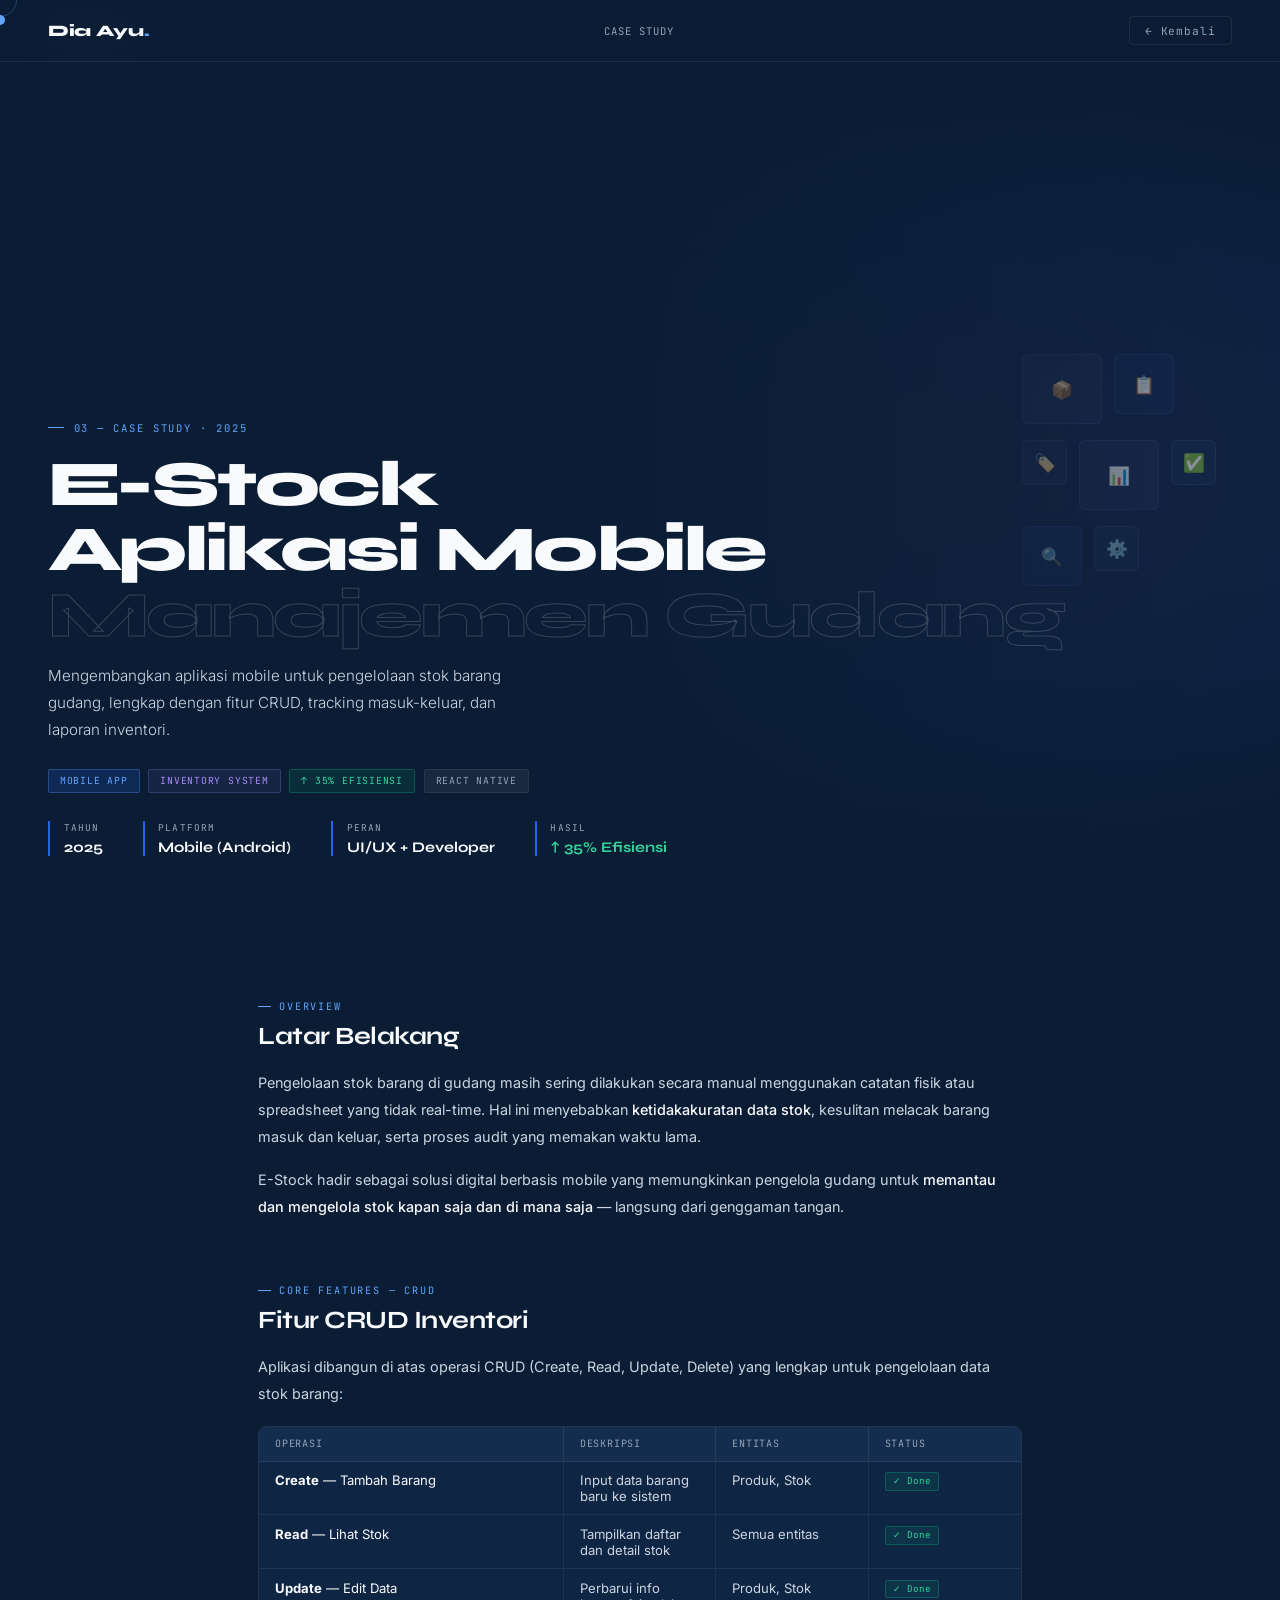
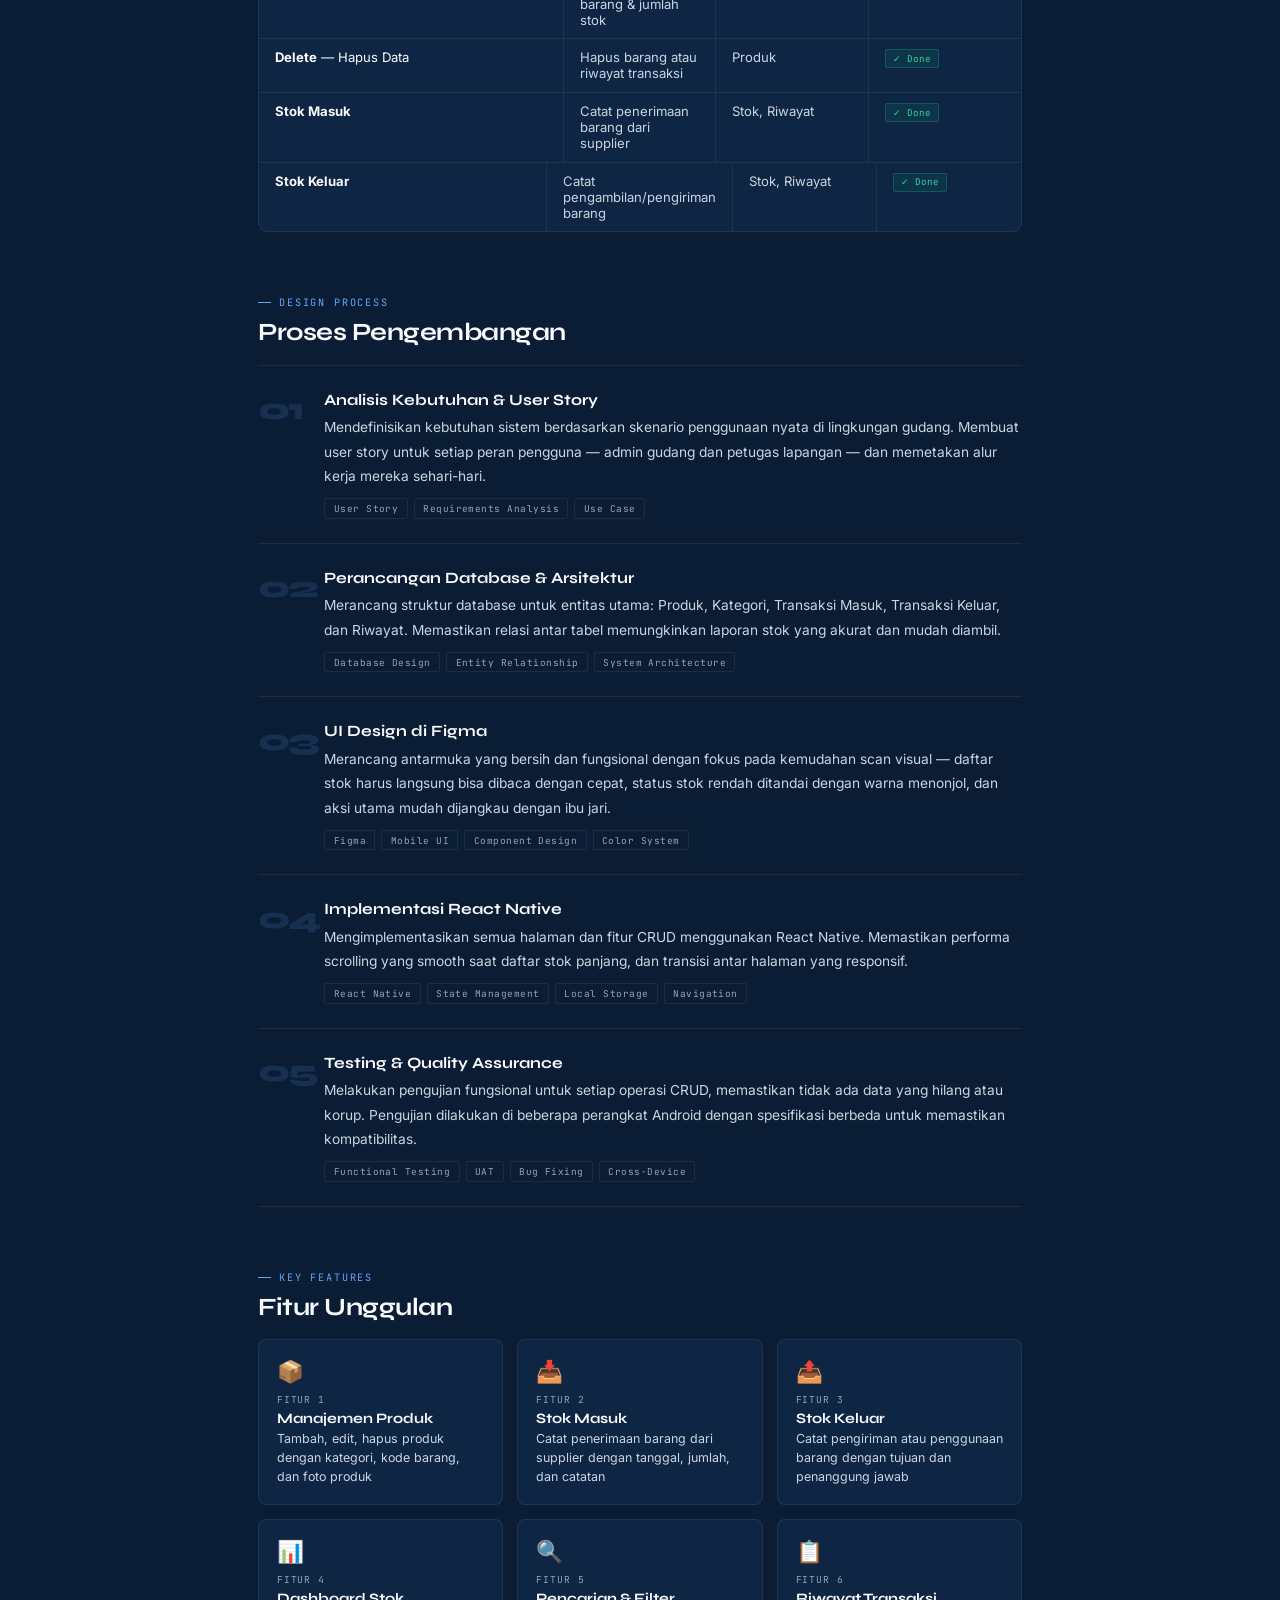
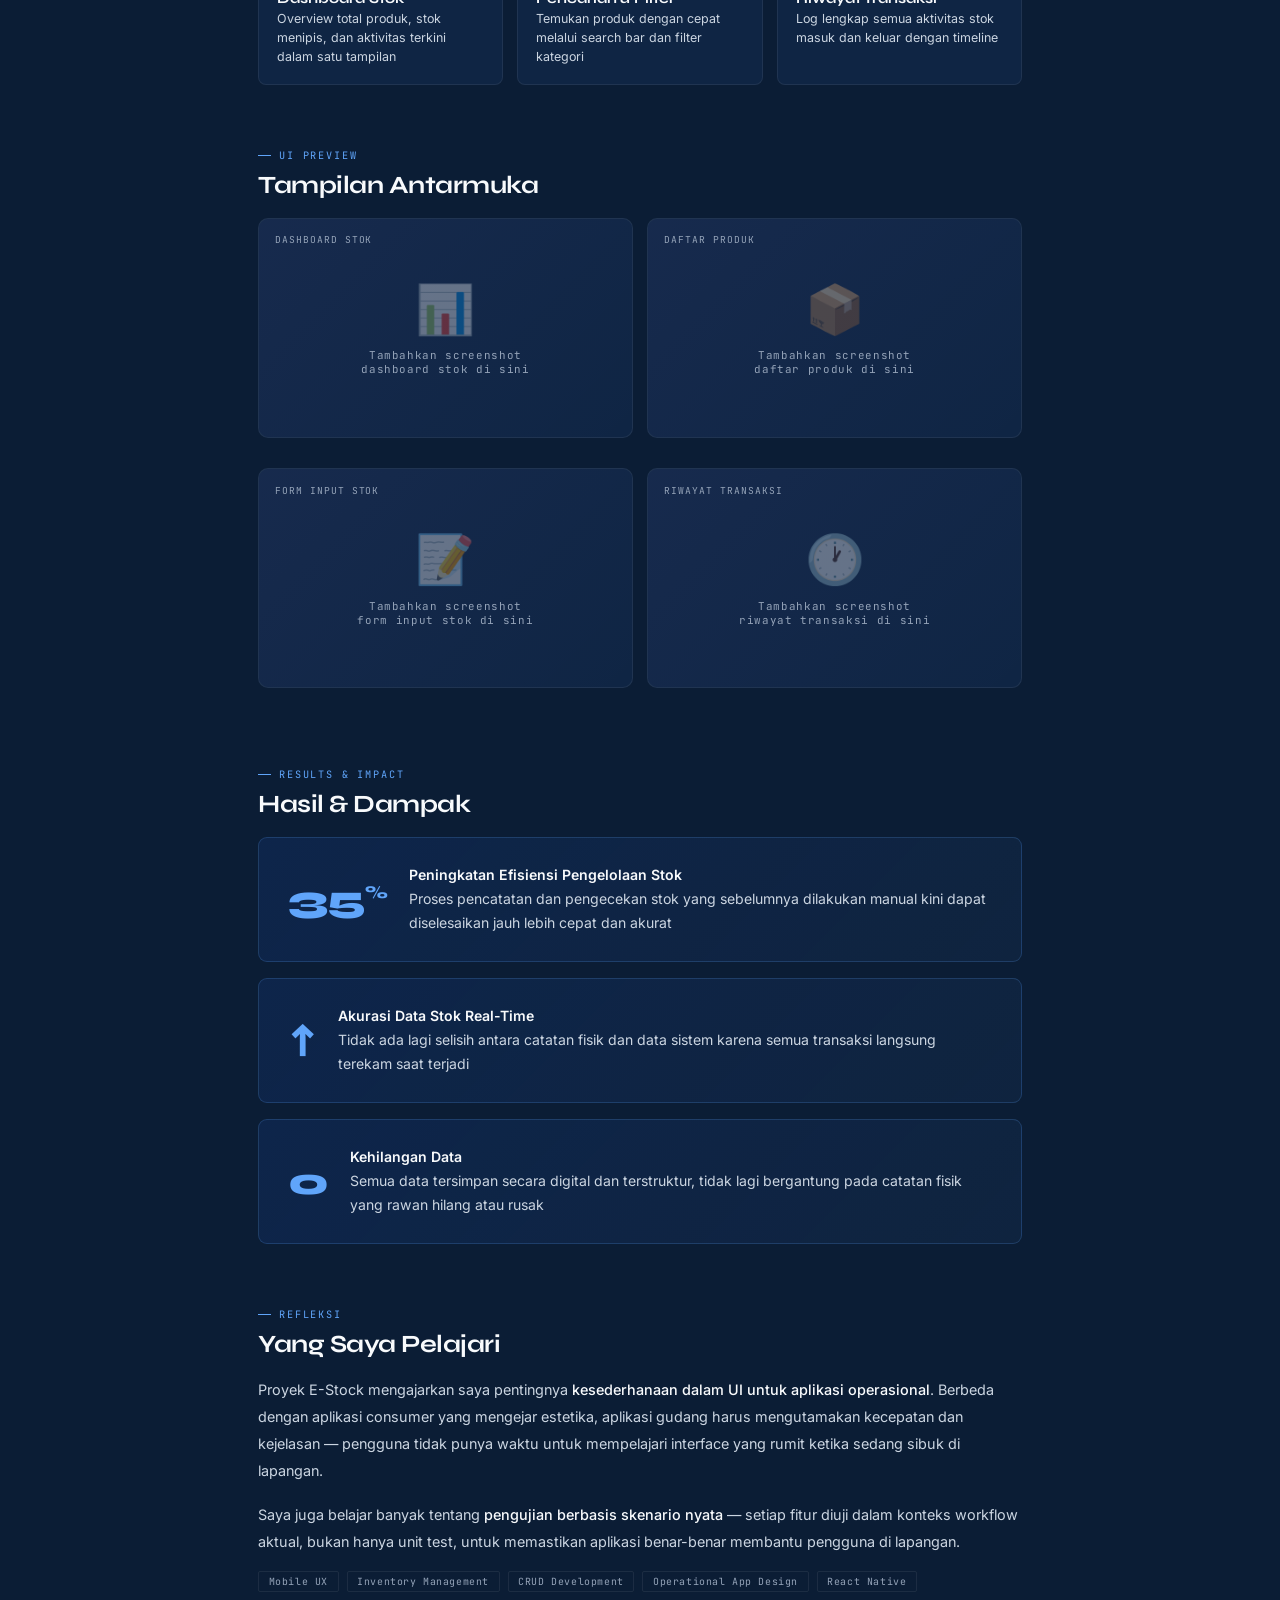
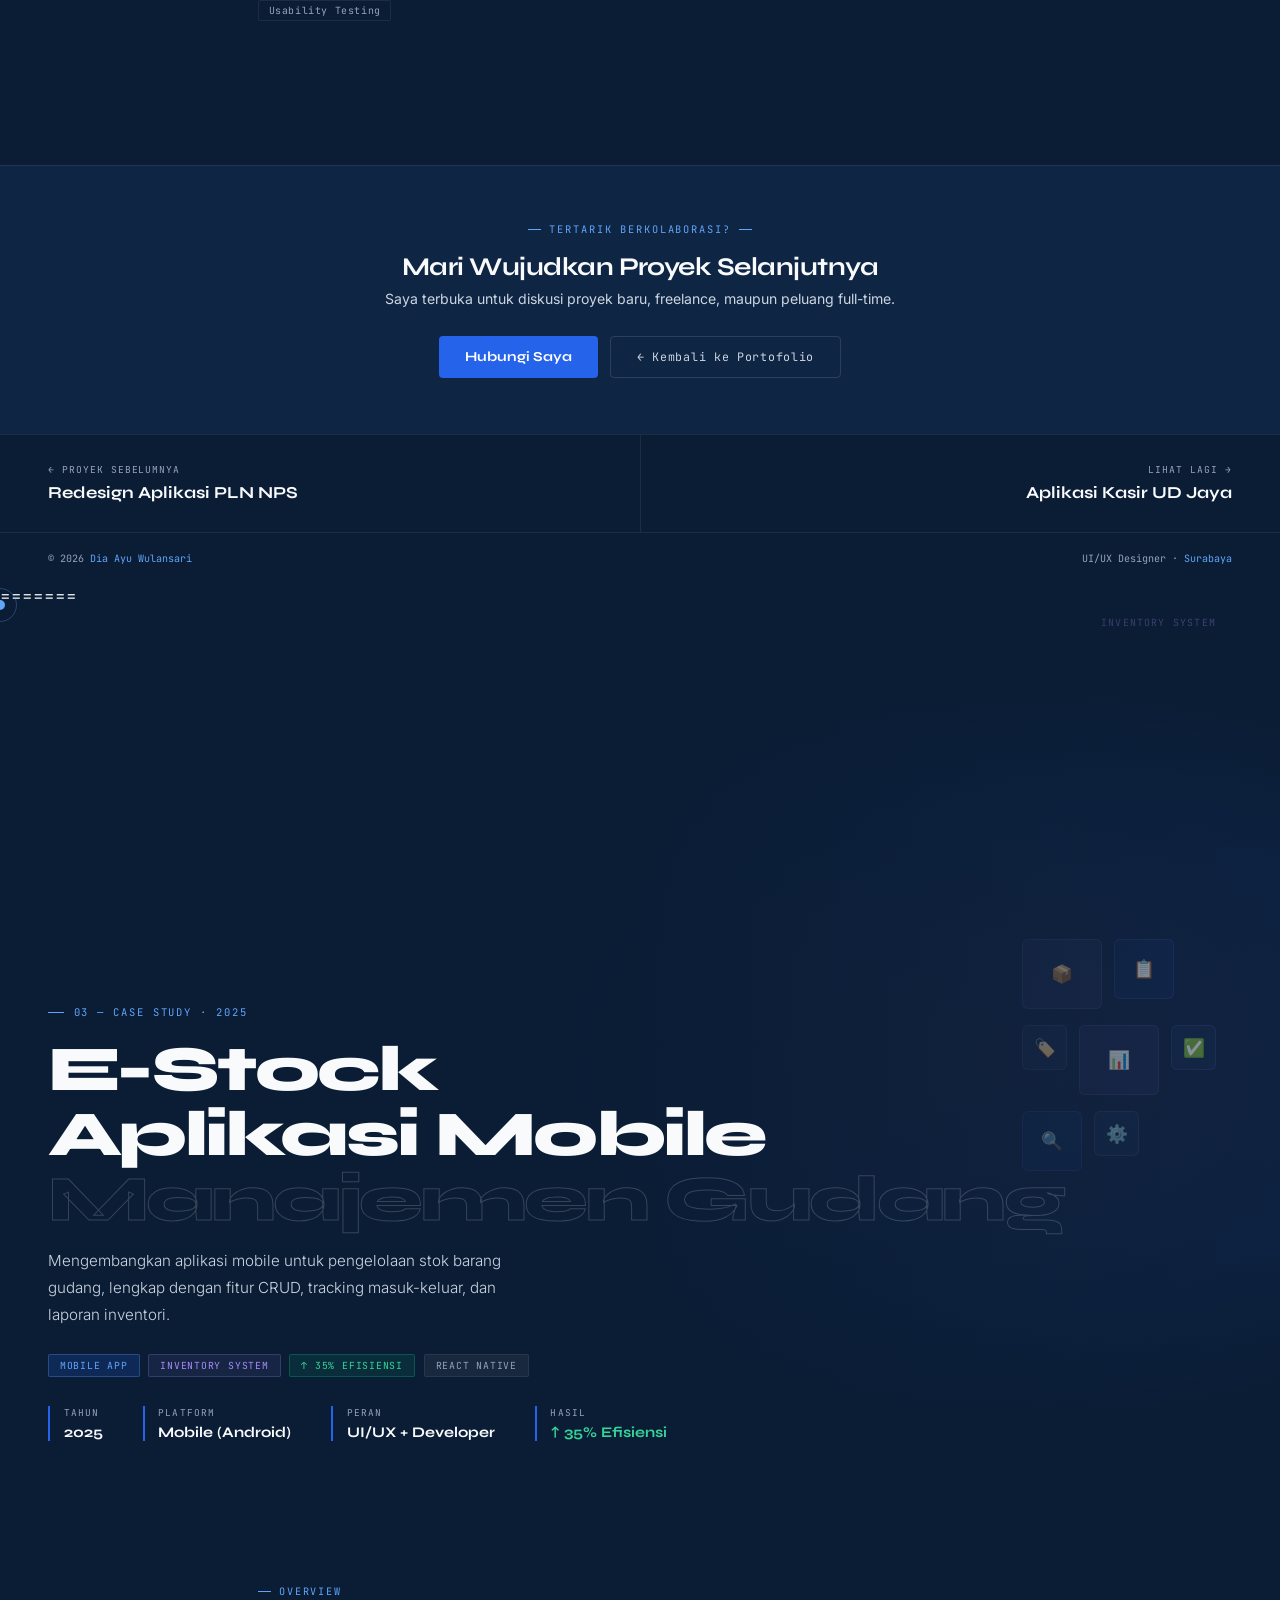
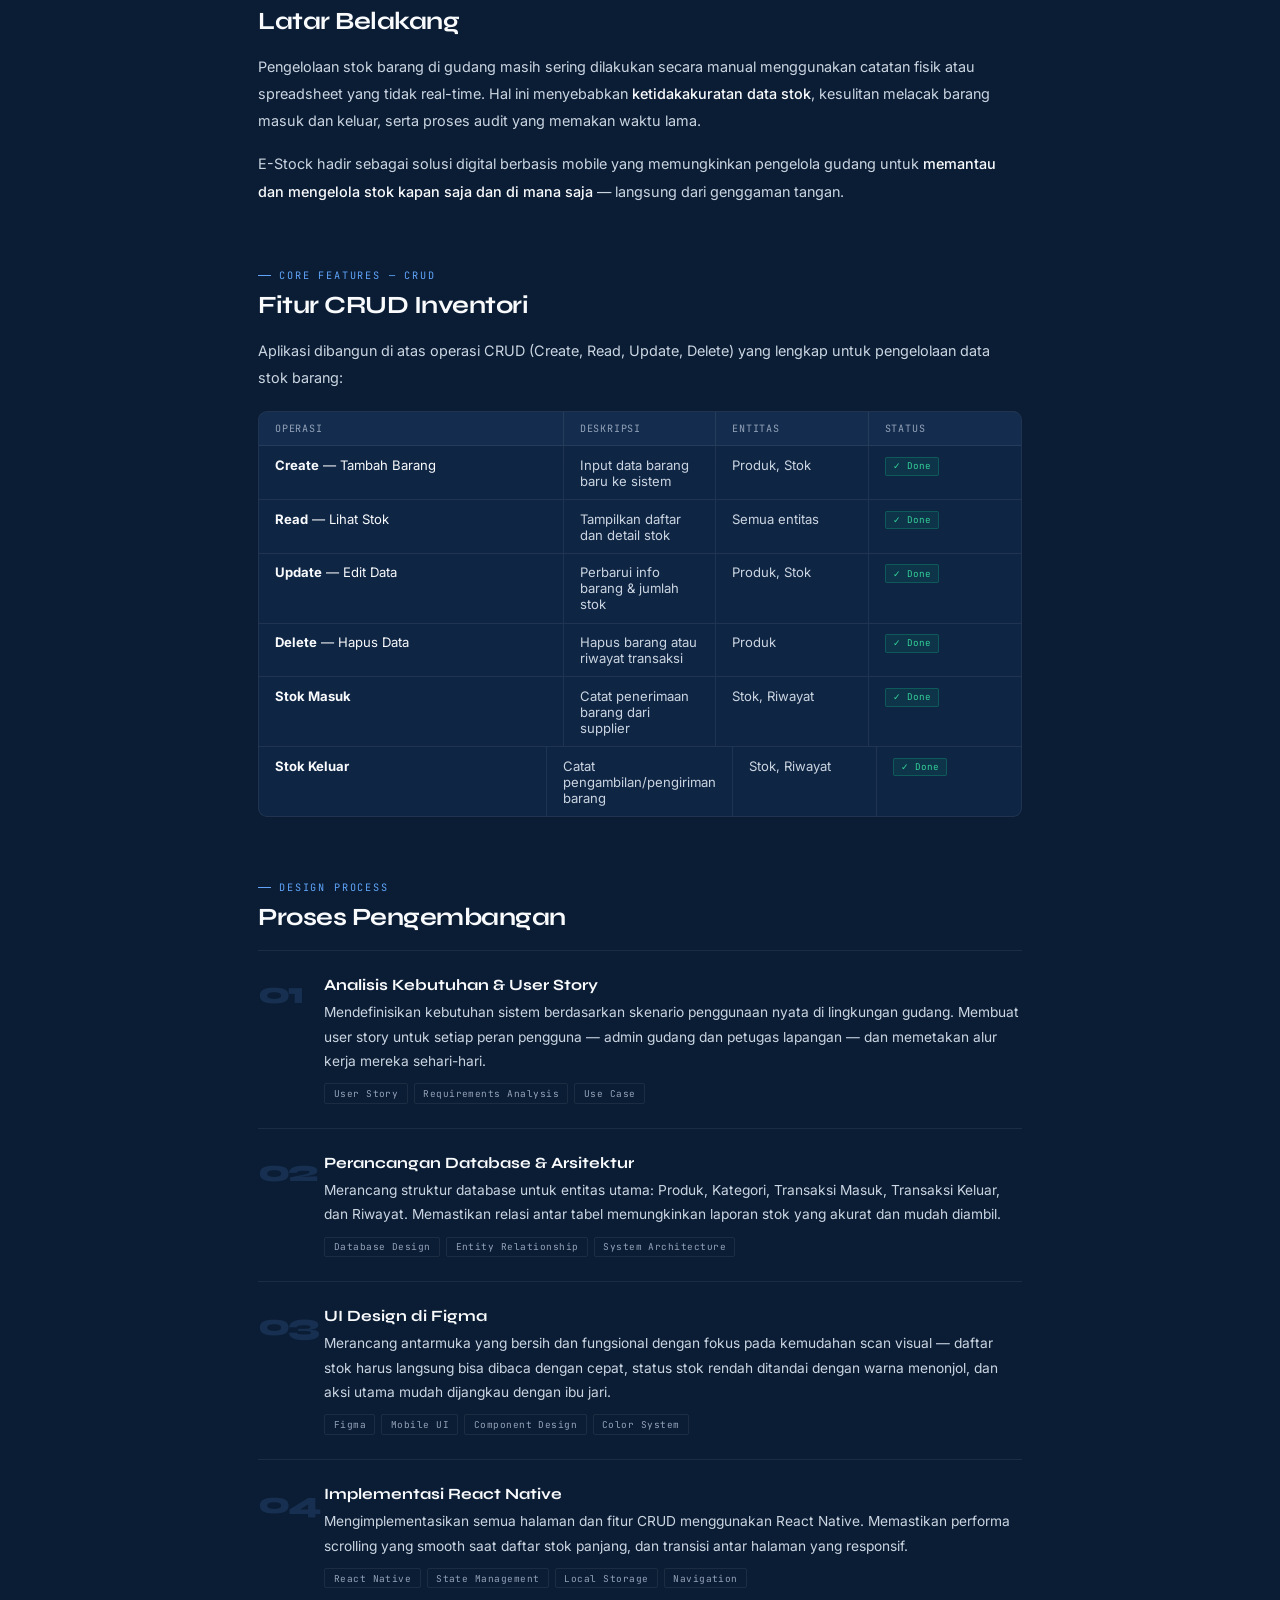
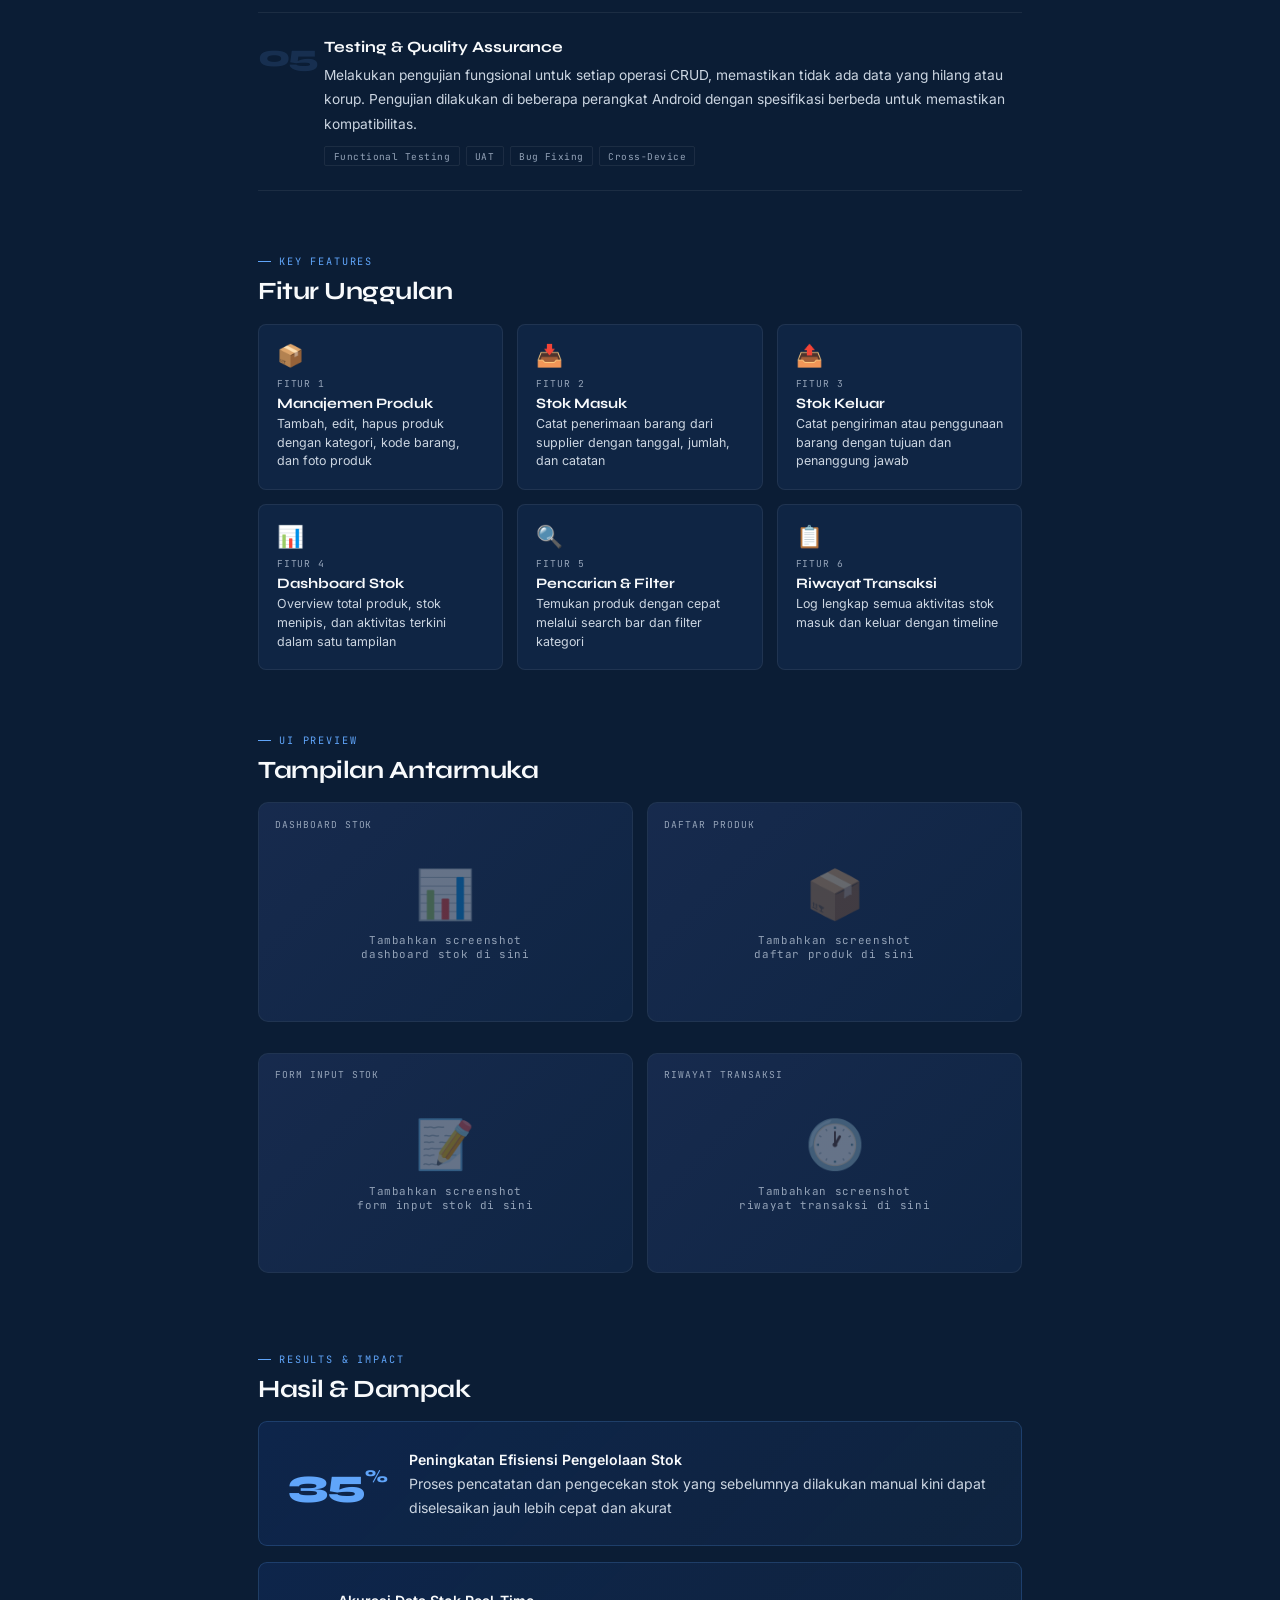
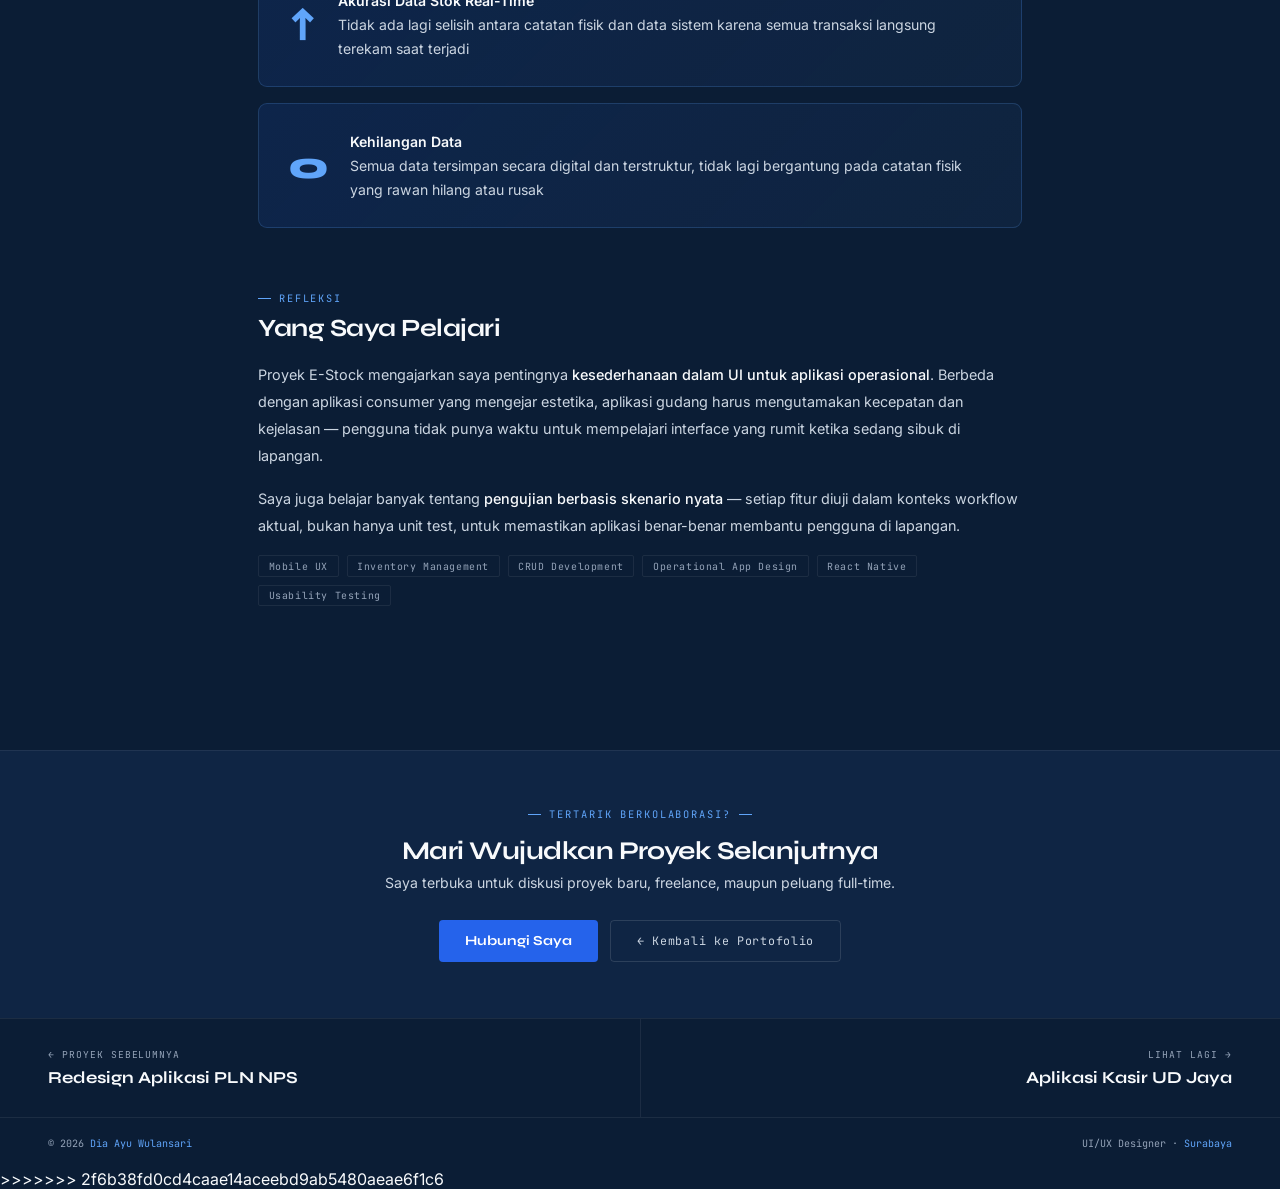
==== commit 7f5b78f5: "Memperbaiki struktur folder dan menghapus submodule" ====
--- a/Detail Page/project-estock.html
+++ b/Detail Page/project-estock.html
@@ -1,312 +1,626 @@
-<!DOCTYPE html>
-<html lang="id">
-<head>
-  <meta charset="UTF-8">
-  <meta name="viewport" content="width=device-width, initial-scale=1.0">
-  <title>E-Stock Aplikasi Gudang — Dia Ayu Wulansari</title>
-  <link href="https://fonts.googleapis.com/css2?family=Syne:wght@400;600;700;800&family=Inter:wght@300;400;500;600&family=JetBrains+Mono:wght@400;500&display=swap" rel="stylesheet">
-  <link rel="stylesheet" href="../Detail Page/project-detail.css">
-
-</head>
-<body>
-<div id="cur"></div>
-<div id="cur-ring"></div>
-
-<nav>
-  <a href="../index.html" class="logo">Dia Ayu<span>.</span></a>
-  <span class="nav-tag">Case Study</span>
-  <a href="../index.html#projects" class="back-btn">← Kembali</a>
-</nav>
-
-<div class="proj-hero">
-  <div class="hero-bg"></div>
-  <div class="box-label">Inventory System</div>
-  <div class="box-deco">
-    <div class="box-row">
-      <div class="box lg">📦</div>
-      <div class="box md">📋</div>
-    </div>
-    <div class="box-row">
-      <div class="box sm">🏷️</div>
-      <div class="box lg">📊</div>
-      <div class="box sm">✅</div>
-    </div>
-    <div class="box-row">
-      <div class="box md">🔍</div>
-      <div class="box sm">⚙️</div>
-    </div>
-  </div>
-  <div class="hero-overlay"></div>
-  <div class="hero-content">
-    <div class="eyebrow">03 — Case Study · 2025</div>
-    <h1 class="proj-title">E-Stock<br>Aplikasi Mobile<br><span style="-webkit-text-stroke:1px rgba(248,250,252,.18);color:transparent">Manajemen Gudang</span></h1>
-    <p class="proj-sub">Mengembangkan aplikasi mobile untuk pengelolaan stok barang gudang, lengkap dengan fitur CRUD, tracking masuk-keluar, dan laporan inventori.</p>
-    <div class="badge-row">
-      <span class="badge bd-blue">Mobile App</span>
-      <span class="badge bd-purple">Inventory System</span>
-      <span class="badge bd-green">↑ 35% Efisiensi</span>
-      <span class="badge bd-gray">React Native</span>
-    </div>
-    <div class="hero-meta">
-      <div class="meta-item">
-        <div class="meta-lbl">Tahun</div>
-        <div class="meta-val">2025</div>
-      </div>
-      <div class="meta-item">
-        <div class="meta-lbl">Platform</div>
-        <div class="meta-val">Mobile (Android)</div>
-      </div>
-      <div class="meta-item">
-        <div class="meta-lbl">Peran</div>
-        <div class="meta-val">UI/UX + Developer</div>
-      </div>
-      <div class="meta-item">
-        <div class="meta-lbl">Hasil</div>
-        <div class="meta-val" style="color:var(--green)">↑ 35% Efisiensi</div>
-      </div>
-    </div>
-  </div>
-</div>
-
-<div class="wrap">
-
-  <div class="sec">
-    <div class="sec-ey">Overview</div>
-    <h2 class="sec-h">Latar Belakang</h2>
-    <p class="sec-p">Pengelolaan stok barang di gudang masih sering dilakukan secara manual menggunakan catatan fisik atau spreadsheet yang tidak real-time. Hal ini menyebabkan <strong>ketidakakuratan data stok</strong>, kesulitan melacak barang masuk dan keluar, serta proses audit yang memakan waktu lama.</p>
-    <p class="sec-p">E-Stock hadir sebagai solusi digital berbasis mobile yang memungkinkan pengelola gudang untuk <strong>memantau dan mengelola stok kapan saja dan di mana saja</strong> — langsung dari genggaman tangan.</p>
-  </div>
-
-  <div class="sec">
-    <div class="sec-ey">Core Features — CRUD</div>
-    <h2 class="sec-h">Fitur CRUD Inventori</h2>
-    <p class="sec-p">Aplikasi dibangun di atas operasi CRUD (Create, Read, Update, Delete) yang lengkap untuk pengelolaan data stok barang:</p>
-    <div class="crud-table">
-      <div class="crud-header">
-        <div>Operasi</div><div>Deskripsi</div><div>Entitas</div><div>Status</div>
-      </div>
-      <div class="crud-row">
-        <div><strong>Create</strong> — Tambah Barang</div>
-        <div>Input data barang baru ke sistem</div>
-        <div>Produk, Stok</div>
-        <div><span class="crud-badge cb-green">✓ Done</span></div>
-      </div>
-      <div class="crud-row">
-        <div><strong>Read</strong> — Lihat Stok</div>
-        <div>Tampilkan daftar dan detail stok</div>
-        <div>Semua entitas</div>
-        <div><span class="crud-badge cb-green">✓ Done</span></div>
-      </div>
-      <div class="crud-row">
-        <div><strong>Update</strong> — Edit Data</div>
-        <div>Perbarui info barang &amp; jumlah stok</div>
-        <div>Produk, Stok</div>
-        <div><span class="crud-badge cb-green">✓ Done</span></div>
-      </div>
-      <div class="crud-row">
-        <div><strong>Delete</strong> — Hapus Data</div>
-        <div>Hapus barang atau riwayat transaksi</div>
-        <div>Produk</div>
-        <div><span class="crud-badge cb-green">✓ Done</span></div>
-      </div>
-      <div class="crud-row">
-        <div><strong>Stok Masuk</strong></div>
-        <div>Catat penerimaan barang dari supplier</div>
-        <div>Stok, Riwayat</div>
-        <div><span class="crud-badge cb-green">✓ Done</span></div>
-      </div>
-      <div class="crud-row">
-        <div><strong>Stok Keluar</strong></div>
-        <div>Catat pengambilan/pengiriman barang</div>
-        <div>Stok, Riwayat</div>
-        <div><span class="crud-badge cb-green">✓ Done</span></div>
-      </div>
-    </div>
-  </div>
-
-  <div class="sec">
-    <div class="sec-ey">Design Process</div>
-    <h2 class="sec-h">Proses Pengembangan</h2>
-    <div class="proc-list">
-      <div class="proc-item">
-        <div class="proc-n">01</div>
-        <div>
-          <div class="proc-t">Analisis Kebutuhan &amp; User Story</div>
-          <div class="proc-d">Mendefinisikan kebutuhan sistem berdasarkan skenario penggunaan nyata di lingkungan gudang. Membuat user story untuk setiap peran pengguna — admin gudang dan petugas lapangan — dan memetakan alur kerja mereka sehari-hari.</div>
-          <div class="proc-tags"><span class="ptag">User Story</span><span class="ptag">Requirements Analysis</span><span class="ptag">Use Case</span></div>
-        </div>
-      </div>
-      <div class="proc-item">
-        <div class="proc-n">02</div>
-        <div>
-          <div class="proc-t">Perancangan Database &amp; Arsitektur</div>
-          <div class="proc-d">Merancang struktur database untuk entitas utama: Produk, Kategori, Transaksi Masuk, Transaksi Keluar, dan Riwayat. Memastikan relasi antar tabel memungkinkan laporan stok yang akurat dan mudah diambil.</div>
-          <div class="proc-tags"><span class="ptag">Database Design</span><span class="ptag">Entity Relationship</span><span class="ptag">System Architecture</span></div>
-        </div>
-      </div>
-      <div class="proc-item">
-        <div class="proc-n">03</div>
-        <div>
-          <div class="proc-t">UI Design di Figma</div>
-          <div class="proc-d">Merancang antarmuka yang bersih dan fungsional dengan fokus pada kemudahan scan visual — daftar stok harus langsung bisa dibaca dengan cepat, status stok rendah ditandai dengan warna menonjol, dan aksi utama mudah dijangkau dengan ibu jari.</div>
-          <div class="proc-tags"><span class="ptag">Figma</span><span class="ptag">Mobile UI</span><span class="ptag">Component Design</span><span class="ptag">Color System</span></div>
-        </div>
-      </div>
-      <div class="proc-item">
-        <div class="proc-n">04</div>
-        <div>
-          <div class="proc-t">Implementasi React Native</div>
-          <div class="proc-d">Mengimplementasikan semua halaman dan fitur CRUD menggunakan React Native. Memastikan performa scrolling yang smooth saat daftar stok panjang, dan transisi antar halaman yang responsif.</div>
-          <div class="proc-tags"><span class="ptag">React Native</span><span class="ptag">State Management</span><span class="ptag">Local Storage</span><span class="ptag">Navigation</span></div>
-        </div>
-      </div>
-      <div class="proc-item">
-        <div class="proc-n">05</div>
-        <div>
-          <div class="proc-t">Testing &amp; Quality Assurance</div>
-          <div class="proc-d">Melakukan pengujian fungsional untuk setiap operasi CRUD, memastikan tidak ada data yang hilang atau korup. Pengujian dilakukan di beberapa perangkat Android dengan spesifikasi berbeda untuk memastikan kompatibilitas.</div>
-          <div class="proc-tags"><span class="ptag">Functional Testing</span><span class="ptag">UAT</span><span class="ptag">Bug Fixing</span><span class="ptag">Cross-Device</span></div>
-        </div>
-      </div>
-    </div>
-  </div>
-
-  <div class="sec">
-    <div class="sec-ey">Key Features</div>
-    <h2 class="sec-h">Fitur Unggulan</h2>
-    <div class="cg3">
-      <div class="ic">
-        <div class="ic-ico">📦</div>
-        <div class="ic-lbl">Fitur 1</div>
-        <div class="ic-v">Manajemen Produk</div>
-        <div class="ic-s">Tambah, edit, hapus produk dengan kategori, kode barang, dan foto produk</div>
-      </div>
-      <div class="ic">
-        <div class="ic-ico">📥</div>
-        <div class="ic-lbl">Fitur 2</div>
-        <div class="ic-v">Stok Masuk</div>
-        <div class="ic-s">Catat penerimaan barang dari supplier dengan tanggal, jumlah, dan catatan</div>
-      </div>
-      <div class="ic">
-        <div class="ic-ico">📤</div>
-        <div class="ic-lbl">Fitur 3</div>
-        <div class="ic-v">Stok Keluar</div>
-        <div class="ic-s">Catat pengiriman atau penggunaan barang dengan tujuan dan penanggung jawab</div>
-      </div>
-      <div class="ic">
-        <div class="ic-ico">📊</div>
-        <div class="ic-lbl">Fitur 4</div>
-        <div class="ic-v">Dashboard Stok</div>
-        <div class="ic-s">Overview total produk, stok menipis, dan aktivitas terkini dalam satu tampilan</div>
-      </div>
-      <div class="ic">
-        <div class="ic-ico">🔍</div>
-        <div class="ic-lbl">Fitur 5</div>
-        <div class="ic-v">Pencarian &amp; Filter</div>
-        <div class="ic-s">Temukan produk dengan cepat melalui search bar dan filter kategori</div>
-      </div>
-      <div class="ic">
-        <div class="ic-ico">📋</div>
-        <div class="ic-lbl">Fitur 6</div>
-        <div class="ic-v">Riwayat Transaksi</div>
-        <div class="ic-s">Log lengkap semua aktivitas stok masuk dan keluar dengan timeline</div>
-      </div>
-    </div>
-  </div>
-
-  <div class="sec">
-    <div class="sec-ey">UI Preview</div>
-    <h2 class="sec-h">Tampilan Antarmuka</h2>
-    <div class="cg2">
-      <div class="mock">
-        <span class="mock-lbl">Dashboard Stok</span>
-        <div class="mock-inner"><span class="mock-ico">📊</span><div class="mock-note">Tambahkan screenshot<br>dashboard stok di sini</div></div>
-      </div>
-      <div class="mock">
-        <span class="mock-lbl">Daftar Produk</span>
-        <div class="mock-inner"><span class="mock-ico">📦</span><div class="mock-note">Tambahkan screenshot<br>daftar produk di sini</div></div>
-      </div>
-      <div class="mock">
-        <span class="mock-lbl">Form Input Stok</span>
-        <div class="mock-inner"><span class="mock-ico">📝</span><div class="mock-note">Tambahkan screenshot<br>form input stok di sini</div></div>
-      </div>
-      <div class="mock">
-        <span class="mock-lbl">Riwayat Transaksi</span>
-        <div class="mock-inner"><span class="mock-ico">🕐</span><div class="mock-note">Tambahkan screenshot<br>riwayat transaksi di sini</div></div>
-      </div>
-    </div>
-  </div>
-
-  <div class="sec">
-    <div class="sec-ey">Results &amp; Impact</div>
-    <h2 class="sec-h">Hasil &amp; Dampak</h2>
-    <div class="res-card">
-      <div class="res-num">35<sup>%</sup></div>
-      <div class="res-d"><strong>Peningkatan Efisiensi Pengelolaan Stok</strong><br>Proses pencatatan dan pengecekan stok yang sebelumnya dilakukan manual kini dapat diselesaikan jauh lebih cepat dan akurat</div>
-    </div>
-    <div class="res-card">
-      <div class="res-num">↑</div>
-      <div class="res-d"><strong>Akurasi Data Stok Real-Time</strong><br>Tidak ada lagi selisih antara catatan fisik dan data sistem karena semua transaksi langsung terekam saat terjadi</div>
-    </div>
-    <div class="res-card">
-      <div class="res-num">0</div>
-      <div class="res-d"><strong>Kehilangan Data</strong><br>Semua data tersimpan secara digital dan terstruktur, tidak lagi bergantung pada catatan fisik yang rawan hilang atau rusak</div>
-    </div>
-  </div>
-
-  <div class="sec">
-    <div class="sec-ey">Refleksi</div>
-    <h2 class="sec-h">Yang Saya Pelajari</h2>
-    <p class="sec-p">Proyek E-Stock mengajarkan saya pentingnya <strong>kesederhanaan dalam UI untuk aplikasi operasional</strong>. Berbeda dengan aplikasi consumer yang mengejar estetika, aplikasi gudang harus mengutamakan kecepatan dan kejelasan — pengguna tidak punya waktu untuk mempelajari interface yang rumit ketika sedang sibuk di lapangan.</p>
-    <p class="sec-p">Saya juga belajar banyak tentang <strong>pengujian berbasis skenario nyata</strong> — setiap fitur diuji dalam konteks workflow aktual, bukan hanya unit test, untuk memastikan aplikasi benar-benar membantu pengguna di lapangan.</p>
-    <div class="tags-row">
-      <span class="tg">Mobile UX</span>
-      <span class="tg">Inventory Management</span>
-      <span class="tg">CRUD Development</span>
-      <span class="tg">Operational App Design</span>
-      <span class="tg">React Native</span>
-      <span class="tg">Usability Testing</span>
-    </div>
-  </div>
-
-</div>
-
-<div style="border-top:1px solid var(--border);background:var(--navy2);padding:3.5rem 3rem;text-align:center">
-  <div style="font-family:'JetBrains Mono',monospace;font-size:.65rem;color:var(--accent);letter-spacing:.18em;text-transform:uppercase;margin-bottom:.9rem;display:flex;align-items:center;gap:.55rem;justify-content:center">
-    <span style="width:13px;height:1px;background:var(--accent);display:inline-block"></span>Tertarik berkolaborasi?<span style="width:13px;height:1px;background:var(--accent);display:inline-block"></span>
-  </div>
-  <h3 style="font-family:'Syne',sans-serif;font-size:1.6rem;font-weight:700;letter-spacing:-.02em;margin-bottom:.5rem">Mari Wujudkan Proyek Selanjutnya</h3>
-  <p style="font-size:.88rem;color:var(--fg2);margin-bottom:1.8rem">Saya terbuka untuk diskusi proyek baru, freelance, maupun peluang full-time.</p>
-  <div style="display:flex;gap:.8rem;justify-content:center;flex-wrap:wrap">
-    <a href="mailto:diaayuwulansari@gmail.com" style="background:var(--blue);color:#fff;padding:.75rem 1.6rem;border-radius:4px;font-family:'Syne',sans-serif;font-weight:700;font-size:.86rem;text-decoration:none">Hubungi Saya</a>
-    <a href="index.html" style="border:1px solid var(--border2);color:var(--fg2);padding:.75rem 1.6rem;background:transparent;font-family:'JetBrains Mono',monospace;font-size:.73rem;letter-spacing:.06em;border-radius:4px;text-decoration:none">← Kembali ke Portofolio</a>
-  </div>
-</div>
-
-<div class="proj-nav">
-  <a href="project-pln.html" class="pn">
-    <div class="pn-dir">← Proyek Sebelumnya</div>
-    <div class="pn-name">Redesign Aplikasi PLN NPS</div>
-  </a>
-  <a href="project-udjaya.html" class="pn right">
-    <div class="pn-dir">Lihat Lagi →</div>
-    <div class="pn-name">Aplikasi Kasir UD Jaya</div>
-  </a>
-</div>
-
-<footer>
-  <div class="ft">© 2026 <span>Dia Ayu Wulansari</span></div>
-  <div class="ft">UI/UX Designer · <span>Surabaya</span></div>
-</footer>
-<script>
-const cur=document.getElementById('cur'),ring=document.getElementById('cur-ring');
-let mx=0,my=0,rx=0,ry=0;
-document.addEventListener('mousemove',e=>{mx=e.clientX;my=e.clientY;cur.style.left=mx+'px';cur.style.top=my+'px'});
-(function a(){rx+=(mx-rx)*.1;ry+=(my-ry)*.1;ring.style.left=rx+'px';ring.style.top=ry+'px';requestAnimationFrame(a)})();
-document.querySelectorAll('a,button').forEach(el=>{
-  el.addEventListener('mouseenter',()=>{cur.style.width='18px';cur.style.height='18px';ring.style.width='50px';ring.style.height='50px'});
-  el.addEventListener('mouseleave',()=>{cur.style.width='10px';cur.style.height='10px';ring.style.width='34px';ring.style.height='34px'});
-});
-</script>
-</body>
+<<<<<<< HEAD
+<!DOCTYPE html>
+<html lang="id">
+<head>
+  <meta charset="UTF-8">
+  <meta name="viewport" content="width=device-width, initial-scale=1.0">
+  <title>E-Stock Aplikasi Gudang — Dia Ayu Wulansari</title>
+  <link href="https://fonts.googleapis.com/css2?family=Syne:wght@400;600;700;800&family=Inter:wght@300;400;500;600&family=JetBrains+Mono:wght@400;500&display=swap" rel="stylesheet">
+  <link rel="stylesheet" href="../Detail Page/project-detail.css">
+
+</head>
+<body>
+<div id="cur"></div>
+<div id="cur-ring"></div>
+
+<nav>
+  <a href="../index.html" class="logo">Dia Ayu<span>.</span></a>
+  <span class="nav-tag">Case Study</span>
+  <a href="../index.html#projects" class="back-btn">← Kembali</a>
+</nav>
+
+<div class="proj-hero">
+  <div class="hero-bg"></div>
+  <div class="box-label">Inventory System</div>
+  <div class="box-deco">
+    <div class="box-row">
+      <div class="box lg">📦</div>
+      <div class="box md">📋</div>
+    </div>
+    <div class="box-row">
+      <div class="box sm">🏷️</div>
+      <div class="box lg">📊</div>
+      <div class="box sm">✅</div>
+    </div>
+    <div class="box-row">
+      <div class="box md">🔍</div>
+      <div class="box sm">⚙️</div>
+    </div>
+  </div>
+  <div class="hero-overlay"></div>
+  <div class="hero-content">
+    <div class="eyebrow">03 — Case Study · 2025</div>
+    <h1 class="proj-title">E-Stock<br>Aplikasi Mobile<br><span style="-webkit-text-stroke:1px rgba(248,250,252,.18);color:transparent">Manajemen Gudang</span></h1>
+    <p class="proj-sub">Mengembangkan aplikasi mobile untuk pengelolaan stok barang gudang, lengkap dengan fitur CRUD, tracking masuk-keluar, dan laporan inventori.</p>
+    <div class="badge-row">
+      <span class="badge bd-blue">Mobile App</span>
+      <span class="badge bd-purple">Inventory System</span>
+      <span class="badge bd-green">↑ 35% Efisiensi</span>
+      <span class="badge bd-gray">React Native</span>
+    </div>
+    <div class="hero-meta">
+      <div class="meta-item">
+        <div class="meta-lbl">Tahun</div>
+        <div class="meta-val">2025</div>
+      </div>
+      <div class="meta-item">
+        <div class="meta-lbl">Platform</div>
+        <div class="meta-val">Mobile (Android)</div>
+      </div>
+      <div class="meta-item">
+        <div class="meta-lbl">Peran</div>
+        <div class="meta-val">UI/UX + Developer</div>
+      </div>
+      <div class="meta-item">
+        <div class="meta-lbl">Hasil</div>
+        <div class="meta-val" style="color:var(--green)">↑ 35% Efisiensi</div>
+      </div>
+    </div>
+  </div>
+</div>
+
+<div class="wrap">
+
+  <div class="sec">
+    <div class="sec-ey">Overview</div>
+    <h2 class="sec-h">Latar Belakang</h2>
+    <p class="sec-p">Pengelolaan stok barang di gudang masih sering dilakukan secara manual menggunakan catatan fisik atau spreadsheet yang tidak real-time. Hal ini menyebabkan <strong>ketidakakuratan data stok</strong>, kesulitan melacak barang masuk dan keluar, serta proses audit yang memakan waktu lama.</p>
+    <p class="sec-p">E-Stock hadir sebagai solusi digital berbasis mobile yang memungkinkan pengelola gudang untuk <strong>memantau dan mengelola stok kapan saja dan di mana saja</strong> — langsung dari genggaman tangan.</p>
+  </div>
+
+  <div class="sec">
+    <div class="sec-ey">Core Features — CRUD</div>
+    <h2 class="sec-h">Fitur CRUD Inventori</h2>
+    <p class="sec-p">Aplikasi dibangun di atas operasi CRUD (Create, Read, Update, Delete) yang lengkap untuk pengelolaan data stok barang:</p>
+    <div class="crud-table">
+      <div class="crud-header">
+        <div>Operasi</div><div>Deskripsi</div><div>Entitas</div><div>Status</div>
+      </div>
+      <div class="crud-row">
+        <div><strong>Create</strong> — Tambah Barang</div>
+        <div>Input data barang baru ke sistem</div>
+        <div>Produk, Stok</div>
+        <div><span class="crud-badge cb-green">✓ Done</span></div>
+      </div>
+      <div class="crud-row">
+        <div><strong>Read</strong> — Lihat Stok</div>
+        <div>Tampilkan daftar dan detail stok</div>
+        <div>Semua entitas</div>
+        <div><span class="crud-badge cb-green">✓ Done</span></div>
+      </div>
+      <div class="crud-row">
+        <div><strong>Update</strong> — Edit Data</div>
+        <div>Perbarui info barang &amp; jumlah stok</div>
+        <div>Produk, Stok</div>
+        <div><span class="crud-badge cb-green">✓ Done</span></div>
+      </div>
+      <div class="crud-row">
+        <div><strong>Delete</strong> — Hapus Data</div>
+        <div>Hapus barang atau riwayat transaksi</div>
+        <div>Produk</div>
+        <div><span class="crud-badge cb-green">✓ Done</span></div>
+      </div>
+      <div class="crud-row">
+        <div><strong>Stok Masuk</strong></div>
+        <div>Catat penerimaan barang dari supplier</div>
+        <div>Stok, Riwayat</div>
+        <div><span class="crud-badge cb-green">✓ Done</span></div>
+      </div>
+      <div class="crud-row">
+        <div><strong>Stok Keluar</strong></div>
+        <div>Catat pengambilan/pengiriman barang</div>
+        <div>Stok, Riwayat</div>
+        <div><span class="crud-badge cb-green">✓ Done</span></div>
+      </div>
+    </div>
+  </div>
+
+  <div class="sec">
+    <div class="sec-ey">Design Process</div>
+    <h2 class="sec-h">Proses Pengembangan</h2>
+    <div class="proc-list">
+      <div class="proc-item">
+        <div class="proc-n">01</div>
+        <div>
+          <div class="proc-t">Analisis Kebutuhan &amp; User Story</div>
+          <div class="proc-d">Mendefinisikan kebutuhan sistem berdasarkan skenario penggunaan nyata di lingkungan gudang. Membuat user story untuk setiap peran pengguna — admin gudang dan petugas lapangan — dan memetakan alur kerja mereka sehari-hari.</div>
+          <div class="proc-tags"><span class="ptag">User Story</span><span class="ptag">Requirements Analysis</span><span class="ptag">Use Case</span></div>
+        </div>
+      </div>
+      <div class="proc-item">
+        <div class="proc-n">02</div>
+        <div>
+          <div class="proc-t">Perancangan Database &amp; Arsitektur</div>
+          <div class="proc-d">Merancang struktur database untuk entitas utama: Produk, Kategori, Transaksi Masuk, Transaksi Keluar, dan Riwayat. Memastikan relasi antar tabel memungkinkan laporan stok yang akurat dan mudah diambil.</div>
+          <div class="proc-tags"><span class="ptag">Database Design</span><span class="ptag">Entity Relationship</span><span class="ptag">System Architecture</span></div>
+        </div>
+      </div>
+      <div class="proc-item">
+        <div class="proc-n">03</div>
+        <div>
+          <div class="proc-t">UI Design di Figma</div>
+          <div class="proc-d">Merancang antarmuka yang bersih dan fungsional dengan fokus pada kemudahan scan visual — daftar stok harus langsung bisa dibaca dengan cepat, status stok rendah ditandai dengan warna menonjol, dan aksi utama mudah dijangkau dengan ibu jari.</div>
+          <div class="proc-tags"><span class="ptag">Figma</span><span class="ptag">Mobile UI</span><span class="ptag">Component Design</span><span class="ptag">Color System</span></div>
+        </div>
+      </div>
+      <div class="proc-item">
+        <div class="proc-n">04</div>
+        <div>
+          <div class="proc-t">Implementasi React Native</div>
+          <div class="proc-d">Mengimplementasikan semua halaman dan fitur CRUD menggunakan React Native. Memastikan performa scrolling yang smooth saat daftar stok panjang, dan transisi antar halaman yang responsif.</div>
+          <div class="proc-tags"><span class="ptag">React Native</span><span class="ptag">State Management</span><span class="ptag">Local Storage</span><span class="ptag">Navigation</span></div>
+        </div>
+      </div>
+      <div class="proc-item">
+        <div class="proc-n">05</div>
+        <div>
+          <div class="proc-t">Testing &amp; Quality Assurance</div>
+          <div class="proc-d">Melakukan pengujian fungsional untuk setiap operasi CRUD, memastikan tidak ada data yang hilang atau korup. Pengujian dilakukan di beberapa perangkat Android dengan spesifikasi berbeda untuk memastikan kompatibilitas.</div>
+          <div class="proc-tags"><span class="ptag">Functional Testing</span><span class="ptag">UAT</span><span class="ptag">Bug Fixing</span><span class="ptag">Cross-Device</span></div>
+        </div>
+      </div>
+    </div>
+  </div>
+
+  <div class="sec">
+    <div class="sec-ey">Key Features</div>
+    <h2 class="sec-h">Fitur Unggulan</h2>
+    <div class="cg3">
+      <div class="ic">
+        <div class="ic-ico">📦</div>
+        <div class="ic-lbl">Fitur 1</div>
+        <div class="ic-v">Manajemen Produk</div>
+        <div class="ic-s">Tambah, edit, hapus produk dengan kategori, kode barang, dan foto produk</div>
+      </div>
+      <div class="ic">
+        <div class="ic-ico">📥</div>
+        <div class="ic-lbl">Fitur 2</div>
+        <div class="ic-v">Stok Masuk</div>
+        <div class="ic-s">Catat penerimaan barang dari supplier dengan tanggal, jumlah, dan catatan</div>
+      </div>
+      <div class="ic">
+        <div class="ic-ico">📤</div>
+        <div class="ic-lbl">Fitur 3</div>
+        <div class="ic-v">Stok Keluar</div>
+        <div class="ic-s">Catat pengiriman atau penggunaan barang dengan tujuan dan penanggung jawab</div>
+      </div>
+      <div class="ic">
+        <div class="ic-ico">📊</div>
+        <div class="ic-lbl">Fitur 4</div>
+        <div class="ic-v">Dashboard Stok</div>
+        <div class="ic-s">Overview total produk, stok menipis, dan aktivitas terkini dalam satu tampilan</div>
+      </div>
+      <div class="ic">
+        <div class="ic-ico">🔍</div>
+        <div class="ic-lbl">Fitur 5</div>
+        <div class="ic-v">Pencarian &amp; Filter</div>
+        <div class="ic-s">Temukan produk dengan cepat melalui search bar dan filter kategori</div>
+      </div>
+      <div class="ic">
+        <div class="ic-ico">📋</div>
+        <div class="ic-lbl">Fitur 6</div>
+        <div class="ic-v">Riwayat Transaksi</div>
+        <div class="ic-s">Log lengkap semua aktivitas stok masuk dan keluar dengan timeline</div>
+      </div>
+    </div>
+  </div>
+
+  <div class="sec">
+    <div class="sec-ey">UI Preview</div>
+    <h2 class="sec-h">Tampilan Antarmuka</h2>
+    <div class="cg2">
+      <div class="mock">
+        <span class="mock-lbl">Dashboard Stok</span>
+        <div class="mock-inner"><span class="mock-ico">📊</span><div class="mock-note">Tambahkan screenshot<br>dashboard stok di sini</div></div>
+      </div>
+      <div class="mock">
+        <span class="mock-lbl">Daftar Produk</span>
+        <div class="mock-inner"><span class="mock-ico">📦</span><div class="mock-note">Tambahkan screenshot<br>daftar produk di sini</div></div>
+      </div>
+      <div class="mock">
+        <span class="mock-lbl">Form Input Stok</span>
+        <div class="mock-inner"><span class="mock-ico">📝</span><div class="mock-note">Tambahkan screenshot<br>form input stok di sini</div></div>
+      </div>
+      <div class="mock">
+        <span class="mock-lbl">Riwayat Transaksi</span>
+        <div class="mock-inner"><span class="mock-ico">🕐</span><div class="mock-note">Tambahkan screenshot<br>riwayat transaksi di sini</div></div>
+      </div>
+    </div>
+  </div>
+
+  <div class="sec">
+    <div class="sec-ey">Results &amp; Impact</div>
+    <h2 class="sec-h">Hasil &amp; Dampak</h2>
+    <div class="res-card">
+      <div class="res-num">35<sup>%</sup></div>
+      <div class="res-d"><strong>Peningkatan Efisiensi Pengelolaan Stok</strong><br>Proses pencatatan dan pengecekan stok yang sebelumnya dilakukan manual kini dapat diselesaikan jauh lebih cepat dan akurat</div>
+    </div>
+    <div class="res-card">
+      <div class="res-num">↑</div>
+      <div class="res-d"><strong>Akurasi Data Stok Real-Time</strong><br>Tidak ada lagi selisih antara catatan fisik dan data sistem karena semua transaksi langsung terekam saat terjadi</div>
+    </div>
+    <div class="res-card">
+      <div class="res-num">0</div>
+      <div class="res-d"><strong>Kehilangan Data</strong><br>Semua data tersimpan secara digital dan terstruktur, tidak lagi bergantung pada catatan fisik yang rawan hilang atau rusak</div>
+    </div>
+  </div>
+
+  <div class="sec">
+    <div class="sec-ey">Refleksi</div>
+    <h2 class="sec-h">Yang Saya Pelajari</h2>
+    <p class="sec-p">Proyek E-Stock mengajarkan saya pentingnya <strong>kesederhanaan dalam UI untuk aplikasi operasional</strong>. Berbeda dengan aplikasi consumer yang mengejar estetika, aplikasi gudang harus mengutamakan kecepatan dan kejelasan — pengguna tidak punya waktu untuk mempelajari interface yang rumit ketika sedang sibuk di lapangan.</p>
+    <p class="sec-p">Saya juga belajar banyak tentang <strong>pengujian berbasis skenario nyata</strong> — setiap fitur diuji dalam konteks workflow aktual, bukan hanya unit test, untuk memastikan aplikasi benar-benar membantu pengguna di lapangan.</p>
+    <div class="tags-row">
+      <span class="tg">Mobile UX</span>
+      <span class="tg">Inventory Management</span>
+      <span class="tg">CRUD Development</span>
+      <span class="tg">Operational App Design</span>
+      <span class="tg">React Native</span>
+      <span class="tg">Usability Testing</span>
+    </div>
+  </div>
+
+</div>
+
+<div style="border-top:1px solid var(--border);background:var(--navy2);padding:3.5rem 3rem;text-align:center">
+  <div style="font-family:'JetBrains Mono',monospace;font-size:.65rem;color:var(--accent);letter-spacing:.18em;text-transform:uppercase;margin-bottom:.9rem;display:flex;align-items:center;gap:.55rem;justify-content:center">
+    <span style="width:13px;height:1px;background:var(--accent);display:inline-block"></span>Tertarik berkolaborasi?<span style="width:13px;height:1px;background:var(--accent);display:inline-block"></span>
+  </div>
+  <h3 style="font-family:'Syne',sans-serif;font-size:1.6rem;font-weight:700;letter-spacing:-.02em;margin-bottom:.5rem">Mari Wujudkan Proyek Selanjutnya</h3>
+  <p style="font-size:.88rem;color:var(--fg2);margin-bottom:1.8rem">Saya terbuka untuk diskusi proyek baru, freelance, maupun peluang full-time.</p>
+  <div style="display:flex;gap:.8rem;justify-content:center;flex-wrap:wrap">
+    <a href="mailto:diaayuwulansari@gmail.com" style="background:var(--blue);color:#fff;padding:.75rem 1.6rem;border-radius:4px;font-family:'Syne',sans-serif;font-weight:700;font-size:.86rem;text-decoration:none">Hubungi Saya</a>
+    <a href="index.html" style="border:1px solid var(--border2);color:var(--fg2);padding:.75rem 1.6rem;background:transparent;font-family:'JetBrains Mono',monospace;font-size:.73rem;letter-spacing:.06em;border-radius:4px;text-decoration:none">← Kembali ke Portofolio</a>
+  </div>
+</div>
+
+<div class="proj-nav">
+  <a href="project-pln.html" class="pn">
+    <div class="pn-dir">← Proyek Sebelumnya</div>
+    <div class="pn-name">Redesign Aplikasi PLN NPS</div>
+  </a>
+  <a href="project-udjaya.html" class="pn right">
+    <div class="pn-dir">Lihat Lagi →</div>
+    <div class="pn-name">Aplikasi Kasir UD Jaya</div>
+  </a>
+</div>
+
+<footer>
+  <div class="ft">© 2026 <span>Dia Ayu Wulansari</span></div>
+  <div class="ft">UI/UX Designer · <span>Surabaya</span></div>
+</footer>
+<script>
+const cur=document.getElementById('cur'),ring=document.getElementById('cur-ring');
+let mx=0,my=0,rx=0,ry=0;
+document.addEventListener('mousemove',e=>{mx=e.clientX;my=e.clientY;cur.style.left=mx+'px';cur.style.top=my+'px'});
+(function a(){rx+=(mx-rx)*.1;ry+=(my-ry)*.1;ring.style.left=rx+'px';ring.style.top=ry+'px';requestAnimationFrame(a)})();
+document.querySelectorAll('a,button').forEach(el=>{
+  el.addEventListener('mouseenter',()=>{cur.style.width='18px';cur.style.height='18px';ring.style.width='50px';ring.style.height='50px'});
+  el.addEventListener('mouseleave',()=>{cur.style.width='10px';cur.style.height='10px';ring.style.width='34px';ring.style.height='34px'});
+});
+</script>
+</body>
+=======
+<!DOCTYPE html>
+<html lang="id">
+<head>
+  <meta charset="UTF-8">
+  <meta name="viewport" content="width=device-width, initial-scale=1.0">
+  <title>E-Stock Aplikasi Gudang — Dia Ayu Wulansari</title>
+  <link href="https://fonts.googleapis.com/css2?family=Syne:wght@400;600;700;800&family=Inter:wght@300;400;500;600&family=JetBrains+Mono:wght@400;500&display=swap" rel="stylesheet">
+  <link rel="stylesheet" href="../Detail Page/project-detail.css">
+
+</head>
+<body>
+<div id="cur"></div>
+<div id="cur-ring"></div>
+
+<nav>
+  <a href="../index.html" class="logo">Dia Ayu<span>.</span></a>
+  <span class="nav-tag">Case Study</span>
+  <a href="../index.html#projects" class="back-btn">← Kembali</a>
+</nav>
+
+<div class="proj-hero">
+  <div class="hero-bg"></div>
+  <div class="box-label">Inventory System</div>
+  <div class="box-deco">
+    <div class="box-row">
+      <div class="box lg">📦</div>
+      <div class="box md">📋</div>
+    </div>
+    <div class="box-row">
+      <div class="box sm">🏷️</div>
+      <div class="box lg">📊</div>
+      <div class="box sm">✅</div>
+    </div>
+    <div class="box-row">
+      <div class="box md">🔍</div>
+      <div class="box sm">⚙️</div>
+    </div>
+  </div>
+  <div class="hero-overlay"></div>
+  <div class="hero-content">
+    <div class="eyebrow">03 — Case Study · 2025</div>
+    <h1 class="proj-title">E-Stock<br>Aplikasi Mobile<br><span style="-webkit-text-stroke:1px rgba(248,250,252,.18);color:transparent">Manajemen Gudang</span></h1>
+    <p class="proj-sub">Mengembangkan aplikasi mobile untuk pengelolaan stok barang gudang, lengkap dengan fitur CRUD, tracking masuk-keluar, dan laporan inventori.</p>
+    <div class="badge-row">
+      <span class="badge bd-blue">Mobile App</span>
+      <span class="badge bd-purple">Inventory System</span>
+      <span class="badge bd-green">↑ 35% Efisiensi</span>
+      <span class="badge bd-gray">React Native</span>
+    </div>
+    <div class="hero-meta">
+      <div class="meta-item">
+        <div class="meta-lbl">Tahun</div>
+        <div class="meta-val">2025</div>
+      </div>
+      <div class="meta-item">
+        <div class="meta-lbl">Platform</div>
+        <div class="meta-val">Mobile (Android)</div>
+      </div>
+      <div class="meta-item">
+        <div class="meta-lbl">Peran</div>
+        <div class="meta-val">UI/UX + Developer</div>
+      </div>
+      <div class="meta-item">
+        <div class="meta-lbl">Hasil</div>
+        <div class="meta-val" style="color:var(--green)">↑ 35% Efisiensi</div>
+      </div>
+    </div>
+  </div>
+</div>
+
+<div class="wrap">
+
+  <div class="sec">
+    <div class="sec-ey">Overview</div>
+    <h2 class="sec-h">Latar Belakang</h2>
+    <p class="sec-p">Pengelolaan stok barang di gudang masih sering dilakukan secara manual menggunakan catatan fisik atau spreadsheet yang tidak real-time. Hal ini menyebabkan <strong>ketidakakuratan data stok</strong>, kesulitan melacak barang masuk dan keluar, serta proses audit yang memakan waktu lama.</p>
+    <p class="sec-p">E-Stock hadir sebagai solusi digital berbasis mobile yang memungkinkan pengelola gudang untuk <strong>memantau dan mengelola stok kapan saja dan di mana saja</strong> — langsung dari genggaman tangan.</p>
+  </div>
+
+  <div class="sec">
+    <div class="sec-ey">Core Features — CRUD</div>
+    <h2 class="sec-h">Fitur CRUD Inventori</h2>
+    <p class="sec-p">Aplikasi dibangun di atas operasi CRUD (Create, Read, Update, Delete) yang lengkap untuk pengelolaan data stok barang:</p>
+    <div class="crud-table">
+      <div class="crud-header">
+        <div>Operasi</div><div>Deskripsi</div><div>Entitas</div><div>Status</div>
+      </div>
+      <div class="crud-row">
+        <div><strong>Create</strong> — Tambah Barang</div>
+        <div>Input data barang baru ke sistem</div>
+        <div>Produk, Stok</div>
+        <div><span class="crud-badge cb-green">✓ Done</span></div>
+      </div>
+      <div class="crud-row">
+        <div><strong>Read</strong> — Lihat Stok</div>
+        <div>Tampilkan daftar dan detail stok</div>
+        <div>Semua entitas</div>
+        <div><span class="crud-badge cb-green">✓ Done</span></div>
+      </div>
+      <div class="crud-row">
+        <div><strong>Update</strong> — Edit Data</div>
+        <div>Perbarui info barang &amp; jumlah stok</div>
+        <div>Produk, Stok</div>
+        <div><span class="crud-badge cb-green">✓ Done</span></div>
+      </div>
+      <div class="crud-row">
+        <div><strong>Delete</strong> — Hapus Data</div>
+        <div>Hapus barang atau riwayat transaksi</div>
+        <div>Produk</div>
+        <div><span class="crud-badge cb-green">✓ Done</span></div>
+      </div>
+      <div class="crud-row">
+        <div><strong>Stok Masuk</strong></div>
+        <div>Catat penerimaan barang dari supplier</div>
+        <div>Stok, Riwayat</div>
+        <div><span class="crud-badge cb-green">✓ Done</span></div>
+      </div>
+      <div class="crud-row">
+        <div><strong>Stok Keluar</strong></div>
+        <div>Catat pengambilan/pengiriman barang</div>
+        <div>Stok, Riwayat</div>
+        <div><span class="crud-badge cb-green">✓ Done</span></div>
+      </div>
+    </div>
+  </div>
+
+  <div class="sec">
+    <div class="sec-ey">Design Process</div>
+    <h2 class="sec-h">Proses Pengembangan</h2>
+    <div class="proc-list">
+      <div class="proc-item">
+        <div class="proc-n">01</div>
+        <div>
+          <div class="proc-t">Analisis Kebutuhan &amp; User Story</div>
+          <div class="proc-d">Mendefinisikan kebutuhan sistem berdasarkan skenario penggunaan nyata di lingkungan gudang. Membuat user story untuk setiap peran pengguna — admin gudang dan petugas lapangan — dan memetakan alur kerja mereka sehari-hari.</div>
+          <div class="proc-tags"><span class="ptag">User Story</span><span class="ptag">Requirements Analysis</span><span class="ptag">Use Case</span></div>
+        </div>
+      </div>
+      <div class="proc-item">
+        <div class="proc-n">02</div>
+        <div>
+          <div class="proc-t">Perancangan Database &amp; Arsitektur</div>
+          <div class="proc-d">Merancang struktur database untuk entitas utama: Produk, Kategori, Transaksi Masuk, Transaksi Keluar, dan Riwayat. Memastikan relasi antar tabel memungkinkan laporan stok yang akurat dan mudah diambil.</div>
+          <div class="proc-tags"><span class="ptag">Database Design</span><span class="ptag">Entity Relationship</span><span class="ptag">System Architecture</span></div>
+        </div>
+      </div>
+      <div class="proc-item">
+        <div class="proc-n">03</div>
+        <div>
+          <div class="proc-t">UI Design di Figma</div>
+          <div class="proc-d">Merancang antarmuka yang bersih dan fungsional dengan fokus pada kemudahan scan visual — daftar stok harus langsung bisa dibaca dengan cepat, status stok rendah ditandai dengan warna menonjol, dan aksi utama mudah dijangkau dengan ibu jari.</div>
+          <div class="proc-tags"><span class="ptag">Figma</span><span class="ptag">Mobile UI</span><span class="ptag">Component Design</span><span class="ptag">Color System</span></div>
+        </div>
+      </div>
+      <div class="proc-item">
+        <div class="proc-n">04</div>
+        <div>
+          <div class="proc-t">Implementasi React Native</div>
+          <div class="proc-d">Mengimplementasikan semua halaman dan fitur CRUD menggunakan React Native. Memastikan performa scrolling yang smooth saat daftar stok panjang, dan transisi antar halaman yang responsif.</div>
+          <div class="proc-tags"><span class="ptag">React Native</span><span class="ptag">State Management</span><span class="ptag">Local Storage</span><span class="ptag">Navigation</span></div>
+        </div>
+      </div>
+      <div class="proc-item">
+        <div class="proc-n">05</div>
+        <div>
+          <div class="proc-t">Testing &amp; Quality Assurance</div>
+          <div class="proc-d">Melakukan pengujian fungsional untuk setiap operasi CRUD, memastikan tidak ada data yang hilang atau korup. Pengujian dilakukan di beberapa perangkat Android dengan spesifikasi berbeda untuk memastikan kompatibilitas.</div>
+          <div class="proc-tags"><span class="ptag">Functional Testing</span><span class="ptag">UAT</span><span class="ptag">Bug Fixing</span><span class="ptag">Cross-Device</span></div>
+        </div>
+      </div>
+    </div>
+  </div>
+
+  <div class="sec">
+    <div class="sec-ey">Key Features</div>
+    <h2 class="sec-h">Fitur Unggulan</h2>
+    <div class="cg3">
+      <div class="ic">
+        <div class="ic-ico">📦</div>
+        <div class="ic-lbl">Fitur 1</div>
+        <div class="ic-v">Manajemen Produk</div>
+        <div class="ic-s">Tambah, edit, hapus produk dengan kategori, kode barang, dan foto produk</div>
+      </div>
+      <div class="ic">
+        <div class="ic-ico">📥</div>
+        <div class="ic-lbl">Fitur 2</div>
+        <div class="ic-v">Stok Masuk</div>
+        <div class="ic-s">Catat penerimaan barang dari supplier dengan tanggal, jumlah, dan catatan</div>
+      </div>
+      <div class="ic">
+        <div class="ic-ico">📤</div>
+        <div class="ic-lbl">Fitur 3</div>
+        <div class="ic-v">Stok Keluar</div>
+        <div class="ic-s">Catat pengiriman atau penggunaan barang dengan tujuan dan penanggung jawab</div>
+      </div>
+      <div class="ic">
+        <div class="ic-ico">📊</div>
+        <div class="ic-lbl">Fitur 4</div>
+        <div class="ic-v">Dashboard Stok</div>
+        <div class="ic-s">Overview total produk, stok menipis, dan aktivitas terkini dalam satu tampilan</div>
+      </div>
+      <div class="ic">
+        <div class="ic-ico">🔍</div>
+        <div class="ic-lbl">Fitur 5</div>
+        <div class="ic-v">Pencarian &amp; Filter</div>
+        <div class="ic-s">Temukan produk dengan cepat melalui search bar dan filter kategori</div>
+      </div>
+      <div class="ic">
+        <div class="ic-ico">📋</div>
+        <div class="ic-lbl">Fitur 6</div>
+        <div class="ic-v">Riwayat Transaksi</div>
+        <div class="ic-s">Log lengkap semua aktivitas stok masuk dan keluar dengan timeline</div>
+      </div>
+    </div>
+  </div>
+
+  <div class="sec">
+    <div class="sec-ey">UI Preview</div>
+    <h2 class="sec-h">Tampilan Antarmuka</h2>
+    <div class="cg2">
+      <div class="mock">
+        <span class="mock-lbl">Dashboard Stok</span>
+        <div class="mock-inner"><span class="mock-ico">📊</span><div class="mock-note">Tambahkan screenshot<br>dashboard stok di sini</div></div>
+      </div>
+      <div class="mock">
+        <span class="mock-lbl">Daftar Produk</span>
+        <div class="mock-inner"><span class="mock-ico">📦</span><div class="mock-note">Tambahkan screenshot<br>daftar produk di sini</div></div>
+      </div>
+      <div class="mock">
+        <span class="mock-lbl">Form Input Stok</span>
+        <div class="mock-inner"><span class="mock-ico">📝</span><div class="mock-note">Tambahkan screenshot<br>form input stok di sini</div></div>
+      </div>
+      <div class="mock">
+        <span class="mock-lbl">Riwayat Transaksi</span>
+        <div class="mock-inner"><span class="mock-ico">🕐</span><div class="mock-note">Tambahkan screenshot<br>riwayat transaksi di sini</div></div>
+      </div>
+    </div>
+  </div>
+
+  <div class="sec">
+    <div class="sec-ey">Results &amp; Impact</div>
+    <h2 class="sec-h">Hasil &amp; Dampak</h2>
+    <div class="res-card">
+      <div class="res-num">35<sup>%</sup></div>
+      <div class="res-d"><strong>Peningkatan Efisiensi Pengelolaan Stok</strong><br>Proses pencatatan dan pengecekan stok yang sebelumnya dilakukan manual kini dapat diselesaikan jauh lebih cepat dan akurat</div>
+    </div>
+    <div class="res-card">
+      <div class="res-num">↑</div>
+      <div class="res-d"><strong>Akurasi Data Stok Real-Time</strong><br>Tidak ada lagi selisih antara catatan fisik dan data sistem karena semua transaksi langsung terekam saat terjadi</div>
+    </div>
+    <div class="res-card">
+      <div class="res-num">0</div>
+      <div class="res-d"><strong>Kehilangan Data</strong><br>Semua data tersimpan secara digital dan terstruktur, tidak lagi bergantung pada catatan fisik yang rawan hilang atau rusak</div>
+    </div>
+  </div>
+
+  <div class="sec">
+    <div class="sec-ey">Refleksi</div>
+    <h2 class="sec-h">Yang Saya Pelajari</h2>
+    <p class="sec-p">Proyek E-Stock mengajarkan saya pentingnya <strong>kesederhanaan dalam UI untuk aplikasi operasional</strong>. Berbeda dengan aplikasi consumer yang mengejar estetika, aplikasi gudang harus mengutamakan kecepatan dan kejelasan — pengguna tidak punya waktu untuk mempelajari interface yang rumit ketika sedang sibuk di lapangan.</p>
+    <p class="sec-p">Saya juga belajar banyak tentang <strong>pengujian berbasis skenario nyata</strong> — setiap fitur diuji dalam konteks workflow aktual, bukan hanya unit test, untuk memastikan aplikasi benar-benar membantu pengguna di lapangan.</p>
+    <div class="tags-row">
+      <span class="tg">Mobile UX</span>
+      <span class="tg">Inventory Management</span>
+      <span class="tg">CRUD Development</span>
+      <span class="tg">Operational App Design</span>
+      <span class="tg">React Native</span>
+      <span class="tg">Usability Testing</span>
+    </div>
+  </div>
+
+</div>
+
+<div style="border-top:1px solid var(--border);background:var(--navy2);padding:3.5rem 3rem;text-align:center">
+  <div style="font-family:'JetBrains Mono',monospace;font-size:.65rem;color:var(--accent);letter-spacing:.18em;text-transform:uppercase;margin-bottom:.9rem;display:flex;align-items:center;gap:.55rem;justify-content:center">
+    <span style="width:13px;height:1px;background:var(--accent);display:inline-block"></span>Tertarik berkolaborasi?<span style="width:13px;height:1px;background:var(--accent);display:inline-block"></span>
+  </div>
+  <h3 style="font-family:'Syne',sans-serif;font-size:1.6rem;font-weight:700;letter-spacing:-.02em;margin-bottom:.5rem">Mari Wujudkan Proyek Selanjutnya</h3>
+  <p style="font-size:.88rem;color:var(--fg2);margin-bottom:1.8rem">Saya terbuka untuk diskusi proyek baru, freelance, maupun peluang full-time.</p>
+  <div style="display:flex;gap:.8rem;justify-content:center;flex-wrap:wrap">
+    <a href="mailto:diaayuwulansari@gmail.com" style="background:var(--blue);color:#fff;padding:.75rem 1.6rem;border-radius:4px;font-family:'Syne',sans-serif;font-weight:700;font-size:.86rem;text-decoration:none">Hubungi Saya</a>
+    <a href="index.html" style="border:1px solid var(--border2);color:var(--fg2);padding:.75rem 1.6rem;background:transparent;font-family:'JetBrains Mono',monospace;font-size:.73rem;letter-spacing:.06em;border-radius:4px;text-decoration:none">← Kembali ke Portofolio</a>
+  </div>
+</div>
+
+<div class="proj-nav">
+  <a href="project-pln.html" class="pn">
+    <div class="pn-dir">← Proyek Sebelumnya</div>
+    <div class="pn-name">Redesign Aplikasi PLN NPS</div>
+  </a>
+  <a href="project-udjaya.html" class="pn right">
+    <div class="pn-dir">Lihat Lagi →</div>
+    <div class="pn-name">Aplikasi Kasir UD Jaya</div>
+  </a>
+</div>
+
+<footer>
+  <div class="ft">© 2026 <span>Dia Ayu Wulansari</span></div>
+  <div class="ft">UI/UX Designer · <span>Surabaya</span></div>
+</footer>
+<script>
+const cur=document.getElementById('cur'),ring=document.getElementById('cur-ring');
+let mx=0,my=0,rx=0,ry=0;
+document.addEventListener('mousemove',e=>{mx=e.clientX;my=e.clientY;cur.style.left=mx+'px';cur.style.top=my+'px'});
+(function a(){rx+=(mx-rx)*.1;ry+=(my-ry)*.1;ring.style.left=rx+'px';ring.style.top=ry+'px';requestAnimationFrame(a)})();
+document.querySelectorAll('a,button').forEach(el=>{
+  el.addEventListener('mouseenter',()=>{cur.style.width='18px';cur.style.height='18px';ring.style.width='50px';ring.style.height='50px'});
+  el.addEventListener('mouseleave',()=>{cur.style.width='10px';cur.style.height='10px';ring.style.width='34px';ring.style.height='34px'});
+});
+</script>
+</body>
+>>>>>>> 2f6b38fd0cd4caae14aceebd9ab5480aeae6f1c6
 </html>
--- a/Detail Page/project-detail.css
+++ b/Detail Page/project-detail.css
@@ -1,120 +1,240 @@
-*{margin:0;padding:0;box-sizing:border-box}
-:root{--navy:#0B1D35;--navy2:#0F2544;--navy3:#162F52;--navy4:#1D3A62;--blue:#2563EB;--blue-h:#3B82F6;--accent:#60A5FA;--fg:#F8FAFC;--fg2:#CBD5E1;--fg3:#94A3B8;--border:rgba(255,255,255,.07);--border2:rgba(255,255,255,.12);--green:#34D399;--green-bg:rgba(16,185,129,.1);--green-b:rgba(16,185,129,.28);--purple:#A78BFA;--purple-bg:rgba(167,139,250,.08);--purple-b:rgba(167,139,250,.22)}
-html{scroll-behavior:smooth}
-body{font-family:'Inter',sans-serif;background:var(--navy);color:var(--fg);overflow-x:hidden;cursor:none}
-#cur{position:fixed;width:10px;height:10px;background:var(--accent);border-radius:50%;pointer-events:none;z-index:9999;transform:translate(-50%,-50%);transition:width .25s,height .25s}
-#cur-ring{position:fixed;width:34px;height:34px;border:1.5px solid rgba(96,165,250,.3);border-radius:50%;pointer-events:none;z-index:9998;transform:translate(-50%,-50%);transition:width .3s,height .3s}
-a,button{cursor:none}
-nav{position:fixed;top:0;left:0;right:0;z-index:200;display:flex;align-items:center;justify-content:space-between;padding:1rem 3rem;background:rgba(11,29,53,.92);backdrop-filter:blur(20px);border-bottom:1px solid var(--border)}
-.logo{font-family:'Syne',sans-serif;font-weight:800;font-size:1rem;letter-spacing:-.02em;text-decoration:none;color:var(--fg)}
-.logo span{color:var(--accent)}
-.back-btn{display:flex;align-items:center;gap:.5rem;font-family:'JetBrains Mono',monospace;font-size:.7rem;color:var(--fg3);text-decoration:none;letter-spacing:.08em;border:1px solid var(--border);padding:.42rem .95rem;border-radius:4px;transition:color .2s,border-color .2s}
-.back-btn:hover{color:var(--accent);border-color:rgba(96,165,250,.3)}
-.nav-tag{font-family:'JetBrains Mono',monospace;font-size:.66rem;color:var(--fg3);letter-spacing:.1em;text-transform:uppercase}
-
-.proj-hero{min-height:100vh;display:flex;flex-direction:column;justify-content:flex-end;padding:7rem 3rem 4rem;position:relative;overflow:hidden}
-.hero-bg{position:absolute;inset:0;z-index:0;background:radial-gradient(ellipse 65% 55% at 78% 50%,rgba(167,139,250,.1) 0%,rgba(37,99,235,.1) 50%,transparent 75%),var(--navy)}
-
-/* warehouse / box decorative */
-.box-deco{position:absolute;right:5%;top:50%;transform:translateY(-50%);z-index:1;display:flex;flex-direction:column;gap:1rem}
-.box-row{display:flex;gap:.75rem}
-.box{border-radius:6px;border:1px solid rgba(167,139,250,.15);display:flex;align-items:center;justify-content:center;font-size:1.1rem}
-.box.lg{width:80px;height:70px;background:rgba(167,139,250,.08)}
-.box.md{width:60px;height:60px;background:rgba(37,99,235,.1)}
-.box.sm{width:45px;height:45px;background:rgba(96,165,250,.06)}
-.box-label{position:absolute;top:.7rem;right:5%;font-family:'JetBrains Mono',monospace;font-size:.62rem;color:var(--purple);letter-spacing:.12em;text-transform:uppercase;opacity:.6}
-
-.hero-overlay{position:absolute;inset:0;background:linear-gradient(to right,rgba(11,29,53,.96) 50%,rgba(11,29,53,.4) 100%);z-index:2}
-.hero-content{position:relative;z-index:3}
-.eyebrow{font-family:'JetBrains Mono',monospace;font-size:.66rem;color:var(--accent);letter-spacing:.18em;text-transform:uppercase;margin-bottom:1.1rem;display:flex;align-items:center;gap:.6rem}
-.eyebrow::before{content:'';width:16px;height:1px;background:var(--accent)}
-.proj-title{font-family:'Syne',sans-serif;font-weight:800;font-size:clamp(2rem,5vw,4rem);letter-spacing:-.04em;line-height:1.02;margin-bottom:.9rem}
-.proj-sub{font-size:.95rem;color:var(--fg2);line-height:1.78;max-width:480px;margin-bottom:1.6rem;font-weight:300}
-.badge-row{display:flex;gap:.55rem;flex-wrap:wrap;margin-bottom:1.8rem}
-.badge{font-family:'JetBrains Mono',monospace;font-size:.61rem;letter-spacing:.08em;text-transform:uppercase;padding:.27rem .68rem;border-radius:2px}
-.bd-blue{background:rgba(37,99,235,.18);border:1px solid rgba(96,165,250,.28);color:var(--accent)}
-.bd-purple{background:var(--purple-bg);border:1px solid var(--purple-b);color:var(--purple)}
-.bd-green{background:var(--green-bg);border:1px solid var(--green-b);color:var(--green)}
-.bd-gray{background:rgba(255,255,255,.05);border:1px solid var(--border);color:var(--fg3)}
-.hero-meta{display:flex;gap:2.5rem;flex-wrap:wrap}
-.meta-item{border-left:2px solid var(--blue);padding-left:.85rem}
-.meta-lbl{font-family:'JetBrains Mono',monospace;font-size:.59rem;color:var(--fg3);letter-spacing:.12em;text-transform:uppercase;margin-bottom:.22rem}
-.meta-val{font-family:'Syne',sans-serif;font-size:.92rem;font-weight:700}
-
-.wrap{max-width:860px;margin:0 auto;padding:5rem 3rem}
-.sec{margin-bottom:4rem}
-.sec-ey{font-family:'JetBrains Mono',monospace;font-size:.64rem;color:var(--accent);letter-spacing:.18em;text-transform:uppercase;margin-bottom:.5rem;display:flex;align-items:center;gap:.5rem}
-.sec-ey::before{content:'';width:13px;height:1px;background:var(--accent)}
-.sec-h{font-family:'Syne',sans-serif;font-weight:700;font-size:1.55rem;letter-spacing:-.02em;margin-bottom:1.1rem}
-.sec-p{font-size:.9rem;color:var(--fg2);line-height:1.88;margin-bottom:1rem}
-.sec-p strong{color:var(--fg);font-weight:500}
-.cg3{display:grid;grid-template-columns:repeat(3,1fr);gap:.9rem}
-.cg2{display:grid;grid-template-columns:repeat(2,1fr);gap:.9rem}
-.ic{background:var(--navy2);border:1px solid var(--border);border-radius:8px;padding:1.1rem;transition:border-color .2s}
-.ic:hover{border-color:rgba(96,165,250,.18)}
-.ic-ico{font-size:1.35rem;margin-bottom:.55rem}
-.ic-lbl{font-family:'JetBrains Mono',monospace;font-size:.6rem;color:var(--fg3);letter-spacing:.1em;text-transform:uppercase;margin-bottom:.28rem}
-.ic-v{font-family:'Syne',sans-serif;font-size:.9rem;font-weight:700}
-.ic-s{font-size:.78rem;color:var(--fg2);margin-top:.2rem;line-height:1.5}
-.proc-list{display:flex;flex-direction:column}
-.proc-item{display:grid;grid-template-columns:44px 1fr;gap:1.4rem;padding:1.5rem 0;border-top:1px solid var(--border)}
-.proc-item:last-child{border-bottom:1px solid var(--border)}
-.proc-n{font-family:'Syne',sans-serif;font-size:1.9rem;font-weight:800;color:rgba(96,165,250,.14);letter-spacing:-.05em;padding-top:.05rem}
-.proc-t{font-family:'Syne',sans-serif;font-size:.98rem;font-weight:700;margin-bottom:.4rem}
-.proc-d{font-size:.86rem;color:var(--fg2);line-height:1.78}
-.proc-tags{display:flex;gap:.38rem;flex-wrap:wrap;margin-top:.6rem}
-.ptag{font-family:'JetBrains Mono',monospace;font-size:.59rem;color:var(--fg3);border:1px solid var(--border);padding:.17rem .52rem;border-radius:2px;letter-spacing:.05em}
-.mock{background:var(--navy2);border:1px solid var(--border);border-radius:10px;padding:2.2rem;margin-bottom:1rem;display:flex;align-items:center;justify-content:center;min-height:220px;position:relative;overflow:hidden}
-.mock::before{content:'';position:absolute;inset:0;background:linear-gradient(135deg,rgba(167,139,250,.05),transparent)}
-.mock-lbl{position:absolute;top:.9rem;left:1rem;font-family:'JetBrains Mono',monospace;font-size:.6rem;color:var(--fg3);letter-spacing:.1em;text-transform:uppercase}
-.mock-inner{text-align:center;position:relative}
-.mock-ico{font-size:3rem;opacity:.35;display:block;margin-bottom:.65rem}
-.mock-note{font-family:'JetBrains Mono',monospace;font-size:.68rem;color:var(--fg3);letter-spacing:.06em}
-.res-card{background:linear-gradient(135deg,rgba(37,99,235,.12),rgba(96,165,250,.05));border:1px solid rgba(96,165,250,.2);border-radius:9px;padding:1.6rem 1.8rem;display:flex;align-items:center;gap:1.4rem;margin-bottom:1rem}
-.res-num{font-family:'Syne',sans-serif;font-size:2.4rem;font-weight:800;color:var(--accent);letter-spacing:-.04em;white-space:nowrap}
-.res-num sup{font-size:1.1rem}
-.res-d{font-size:.88rem;color:var(--fg2);line-height:1.7}
-.res-d strong{color:var(--fg);font-weight:600}
-.tags-row{display:flex;gap:.5rem;flex-wrap:wrap;margin-top:.5rem}
-.tg{font-family:'JetBrains Mono',monospace;font-size:.62rem;color:var(--fg3);border:1px solid var(--border);padding:.2rem .6rem;border-radius:2px;letter-spacing:.06em}
-
-/* CRUD table visual */
-.crud-table{background:var(--navy2);border:1px solid var(--border);border-radius:9px;overflow:hidden;margin:1.2rem 0}
-.crud-header{display:grid;grid-template-columns:2fr 1fr 1fr 1fr;gap:0;border-bottom:1px solid var(--border);background:rgba(96,165,250,.06)}
-.crud-header div{padding:.65rem 1rem;font-family:'JetBrains Mono',monospace;font-size:.63rem;color:var(--fg3);letter-spacing:.08em;text-transform:uppercase;border-right:1px solid var(--border)}
-.crud-header div:last-child{border-right:none}
-.crud-row{display:grid;grid-template-columns:2fr 1fr 1fr 1fr;border-bottom:1px solid var(--border)}
-.crud-row:last-child{border-bottom:none}
-.crud-row div{padding:.65rem 1rem;font-size:.82rem;color:var(--fg2);border-right:1px solid var(--border)}
-.crud-row div:last-child{border-right:none}
-.crud-row div:first-child{color:var(--fg)}
-.crud-badge{display:inline-block;font-family:'JetBrains Mono',monospace;font-size:.58rem;padding:.15rem .45rem;border-radius:2px}
-.cb-green{background:var(--green-bg);color:var(--green);border:1px solid var(--green-b)}
-.cb-red{background:rgba(239,68,68,.08);color:#FCA5A5;border:1px solid rgba(239,68,68,.2)}
-
-.proj-nav{display:grid;grid-template-columns:1fr 1fr;border-top:1px solid var(--border)}
-.pn{padding:1.8rem 3rem;text-decoration:none;display:block;transition:background .2s}
-.pn:hover{background:rgba(255,255,255,.02)}
-.pn.right{border-left:1px solid var(--border);text-align:right}
-.pn-dir{font-family:'JetBrains Mono',monospace;font-size:.6rem;color:var(--fg3);letter-spacing:.1em;text-transform:uppercase;margin-bottom:.38rem}
-.pn-name{font-family:'Syne',sans-serif;font-size:1.05rem;font-weight:700;color:var(--fg)}
-footer{border-top:1px solid var(--border);padding:1.2rem 3rem;display:flex;justify-content:space-between;align-items:center}
-.ft{font-family:'JetBrains Mono',monospace;font-size:.63rem;color:var(--fg3)}
-.ft span{color:var(--accent)}
-
-@media(max-width:768px){
-  nav{padding:1rem 1.5rem}
-  .proj-hero,.wrap{padding-left:1.5rem;padding-right:1.5rem}
-  .box-deco{display:none}
-  .hero-overlay{background:rgba(11,29,53,.95)}
-  .proj-title{font-size:2.1rem}
-  .cg3,.cg2{grid-template-columns:1fr}
-  .hero-meta{gap:1.4rem}
-  .res-card{flex-direction:column;gap:.7rem}
-  .proc-item{grid-template-columns:36px 1fr}
-  .crud-header,.crud-row{grid-template-columns:1fr 1fr}
-  .crud-header div:nth-child(3),.crud-header div:nth-child(4),.crud-row div:nth-child(3),.crud-row div:nth-child(4){display:none}
-  .proj-nav{grid-template-columns:1fr}
-  .pn.right{border-left:none;border-top:1px solid var(--border);text-align:left}
-  footer{flex-direction:column;gap:.4rem;text-align:center}
+*{margin:0;padding:0;box-sizing:border-box}
+:root{--navy:#0B1D35;--navy2:#0F2544;--navy3:#162F52;--navy4:#1D3A62;--blue:#2563EB;--blue-h:#3B82F6;--accent:#60A5FA;--fg:#F8FAFC;--fg2:#CBD5E1;--fg3:#94A3B8;--border:rgba(255,255,255,.07);--border2:rgba(255,255,255,.12);--green:#34D399;--green-bg:rgba(16,185,129,.1);--green-b:rgba(16,185,129,.28);--purple:#A78BFA;--purple-bg:rgba(167,139,250,.08);--purple-b:rgba(167,139,250,.22)}
+html{scroll-behavior:smooth}
+body{font-family:'Inter',sans-serif;background:var(--navy);color:var(--fg);overflow-x:hidden;cursor:none}
+#cur{position:fixed;width:10px;height:10px;background:var(--accent);border-radius:50%;pointer-events:none;z-index:9999;transform:translate(-50%,-50%);transition:width .25s,height .25s}
+#cur-ring{position:fixed;width:34px;height:34px;border:1.5px solid rgba(96,165,250,.3);border-radius:50%;pointer-events:none;z-index:9998;transform:translate(-50%,-50%);transition:width .3s,height .3s}
+a,button{cursor:none}
+nav{position:fixed;top:0;left:0;right:0;z-index:200;display:flex;align-items:center;justify-content:space-between;padding:1rem 3rem;background:rgba(11,29,53,.92);backdrop-filter:blur(20px);border-bottom:1px solid var(--border)}
+.logo{font-family:'Syne',sans-serif;font-weight:800;font-size:1rem;letter-spacing:-.02em;text-decoration:none;color:var(--fg)}
+.logo span{color:var(--accent)}
+.back-btn{display:flex;align-items:center;gap:.5rem;font-family:'JetBrains Mono',monospace;font-size:.7rem;color:var(--fg3);text-decoration:none;letter-spacing:.08em;border:1px solid var(--border);padding:.42rem .95rem;border-radius:4px;transition:color .2s,border-color .2s}
+.back-btn:hover{color:var(--accent);border-color:rgba(96,165,250,.3)}
+.nav-tag{font-family:'JetBrains Mono',monospace;font-size:.66rem;color:var(--fg3);letter-spacing:.1em;text-transform:uppercase}
+
+.proj-hero{min-height:100vh;display:flex;flex-direction:column;justify-content:flex-end;padding:7rem 3rem 4rem;position:relative;overflow:hidden}
+.hero-bg{position:absolute;inset:0;z-index:0;background:radial-gradient(ellipse 65% 55% at 78% 50%,rgba(167,139,250,.1) 0%,rgba(37,99,235,.1) 50%,transparent 75%),var(--navy)}
+
+/* warehouse / box decorative */
+.box-deco{position:absolute;right:5%;top:50%;transform:translateY(-50%);z-index:1;display:flex;flex-direction:column;gap:1rem}
+.box-row{display:flex;gap:.75rem}
+.box{border-radius:6px;border:1px solid rgba(167,139,250,.15);display:flex;align-items:center;justify-content:center;font-size:1.1rem}
+.box.lg{width:80px;height:70px;background:rgba(167,139,250,.08)}
+.box.md{width:60px;height:60px;background:rgba(37,99,235,.1)}
+.box.sm{width:45px;height:45px;background:rgba(96,165,250,.06)}
+.box-label{position:absolute;top:.7rem;right:5%;font-family:'JetBrains Mono',monospace;font-size:.62rem;color:var(--purple);letter-spacing:.12em;text-transform:uppercase;opacity:.6}
+
+.hero-overlay{position:absolute;inset:0;background:linear-gradient(to right,rgba(11,29,53,.96) 50%,rgba(11,29,53,.4) 100%);z-index:2}
+.hero-content{position:relative;z-index:3}
+.eyebrow{font-family:'JetBrains Mono',monospace;font-size:.66rem;color:var(--accent);letter-spacing:.18em;text-transform:uppercase;margin-bottom:1.1rem;display:flex;align-items:center;gap:.6rem}
+.eyebrow::before{content:'';width:16px;height:1px;background:var(--accent)}
+.proj-title{font-family:'Syne',sans-serif;font-weight:800;font-size:clamp(2rem,5vw,4rem);letter-spacing:-.04em;line-height:1.02;margin-bottom:.9rem}
+.proj-sub{font-size:.95rem;color:var(--fg2);line-height:1.78;max-width:480px;margin-bottom:1.6rem;font-weight:300}
+.badge-row{display:flex;gap:.55rem;flex-wrap:wrap;margin-bottom:1.8rem}
+.badge{font-family:'JetBrains Mono',monospace;font-size:.61rem;letter-spacing:.08em;text-transform:uppercase;padding:.27rem .68rem;border-radius:2px}
+.bd-blue{background:rgba(37,99,235,.18);border:1px solid rgba(96,165,250,.28);color:var(--accent)}
+.bd-purple{background:var(--purple-bg);border:1px solid var(--purple-b);color:var(--purple)}
+.bd-green{background:var(--green-bg);border:1px solid var(--green-b);color:var(--green)}
+.bd-gray{background:rgba(255,255,255,.05);border:1px solid var(--border);color:var(--fg3)}
+.hero-meta{display:flex;gap:2.5rem;flex-wrap:wrap}
+.meta-item{border-left:2px solid var(--blue);padding-left:.85rem}
+.meta-lbl{font-family:'JetBrains Mono',monospace;font-size:.59rem;color:var(--fg3);letter-spacing:.12em;text-transform:uppercase;margin-bottom:.22rem}
+.meta-val{font-family:'Syne',sans-serif;font-size:.92rem;font-weight:700}
+
+.wrap{max-width:860px;margin:0 auto;padding:5rem 3rem}
+.sec{margin-bottom:4rem}
+.sec-ey{font-family:'JetBrains Mono',monospace;font-size:.64rem;color:var(--accent);letter-spacing:.18em;text-transform:uppercase;margin-bottom:.5rem;display:flex;align-items:center;gap:.5rem}
+.sec-ey::before{content:'';width:13px;height:1px;background:var(--accent)}
+.sec-h{font-family:'Syne',sans-serif;font-weight:700;font-size:1.55rem;letter-spacing:-.02em;margin-bottom:1.1rem}
+.sec-p{font-size:.9rem;color:var(--fg2);line-height:1.88;margin-bottom:1rem}
+.sec-p strong{color:var(--fg);font-weight:500}
+.cg3{display:grid;grid-template-columns:repeat(3,1fr);gap:.9rem}
+.cg2{display:grid;grid-template-columns:repeat(2,1fr);gap:.9rem}
+.ic{background:var(--navy2);border:1px solid var(--border);border-radius:8px;padding:1.1rem;transition:border-color .2s}
+.ic:hover{border-color:rgba(96,165,250,.18)}
+.ic-ico{font-size:1.35rem;margin-bottom:.55rem}
+.ic-lbl{font-family:'JetBrains Mono',monospace;font-size:.6rem;color:var(--fg3);letter-spacing:.1em;text-transform:uppercase;margin-bottom:.28rem}
+.ic-v{font-family:'Syne',sans-serif;font-size:.9rem;font-weight:700}
+.ic-s{font-size:.78rem;color:var(--fg2);margin-top:.2rem;line-height:1.5}
+.proc-list{display:flex;flex-direction:column}
+.proc-item{display:grid;grid-template-columns:44px 1fr;gap:1.4rem;padding:1.5rem 0;border-top:1px solid var(--border)}
+.proc-item:last-child{border-bottom:1px solid var(--border)}
+.proc-n{font-family:'Syne',sans-serif;font-size:1.9rem;font-weight:800;color:rgba(96,165,250,.14);letter-spacing:-.05em;padding-top:.05rem}
+.proc-t{font-family:'Syne',sans-serif;font-size:.98rem;font-weight:700;margin-bottom:.4rem}
+.proc-d{font-size:.86rem;color:var(--fg2);line-height:1.78}
+.proc-tags{display:flex;gap:.38rem;flex-wrap:wrap;margin-top:.6rem}
+.ptag{font-family:'JetBrains Mono',monospace;font-size:.59rem;color:var(--fg3);border:1px solid var(--border);padding:.17rem .52rem;border-radius:2px;letter-spacing:.05em}
+.mock{background:var(--navy2);border:1px solid var(--border);border-radius:10px;padding:2.2rem;margin-bottom:1rem;display:flex;align-items:center;justify-content:center;min-height:220px;position:relative;overflow:hidden}
+.mock::before{content:'';position:absolute;inset:0;background:linear-gradient(135deg,rgba(167,139,250,.05),transparent)}
+.mock-lbl{position:absolute;top:.9rem;left:1rem;font-family:'JetBrains Mono',monospace;font-size:.6rem;color:var(--fg3);letter-spacing:.1em;text-transform:uppercase}
+.mock-inner{text-align:center;position:relative}
+.mock-ico{font-size:3rem;opacity:.35;display:block;margin-bottom:.65rem}
+.mock-note{font-family:'JetBrains Mono',monospace;font-size:.68rem;color:var(--fg3);letter-spacing:.06em}
+.res-card{background:linear-gradient(135deg,rgba(37,99,235,.12),rgba(96,165,250,.05));border:1px solid rgba(96,165,250,.2);border-radius:9px;padding:1.6rem 1.8rem;display:flex;align-items:center;gap:1.4rem;margin-bottom:1rem}
+.res-num{font-family:'Syne',sans-serif;font-size:2.4rem;font-weight:800;color:var(--accent);letter-spacing:-.04em;white-space:nowrap}
+.res-num sup{font-size:1.1rem}
+.res-d{font-size:.88rem;color:var(--fg2);line-height:1.7}
+.res-d strong{color:var(--fg);font-weight:600}
+.tags-row{display:flex;gap:.5rem;flex-wrap:wrap;margin-top:.5rem}
+.tg{font-family:'JetBrains Mono',monospace;font-size:.62rem;color:var(--fg3);border:1px solid var(--border);padding:.2rem .6rem;border-radius:2px;letter-spacing:.06em}
+
+/* CRUD table visual */
+.crud-table{background:var(--navy2);border:1px solid var(--border);border-radius:9px;overflow:hidden;margin:1.2rem 0}
+.crud-header{display:grid;grid-template-columns:2fr 1fr 1fr 1fr;gap:0;border-bottom:1px solid var(--border);background:rgba(96,165,250,.06)}
+.crud-header div{padding:.65rem 1rem;font-family:'JetBrains Mono',monospace;font-size:.63rem;color:var(--fg3);letter-spacing:.08em;text-transform:uppercase;border-right:1px solid var(--border)}
+.crud-header div:last-child{border-right:none}
+.crud-row{display:grid;grid-template-columns:2fr 1fr 1fr 1fr;border-bottom:1px solid var(--border)}
+.crud-row:last-child{border-bottom:none}
+.crud-row div{padding:.65rem 1rem;font-size:.82rem;color:var(--fg2);border-right:1px solid var(--border)}
+.crud-row div:last-child{border-right:none}
+.crud-row div:first-child{color:var(--fg)}
+.crud-badge{display:inline-block;font-family:'JetBrains Mono',monospace;font-size:.58rem;padding:.15rem .45rem;border-radius:2px}
+.cb-green{background:var(--green-bg);color:var(--green);border:1px solid var(--green-b)}
+.cb-red{background:rgba(239,68,68,.08);color:#FCA5A5;border:1px solid rgba(239,68,68,.2)}
+
+.proj-nav{display:grid;grid-template-columns:1fr 1fr;border-top:1px solid var(--border)}
+.pn{padding:1.8rem 3rem;text-decoration:none;display:block;transition:background .2s}
+.pn:hover{background:rgba(255,255,255,.02)}
+.pn.right{border-left:1px solid var(--border);text-align:right}
+.pn-dir{font-family:'JetBrains Mono',monospace;font-size:.6rem;color:var(--fg3);letter-spacing:.1em;text-transform:uppercase;margin-bottom:.38rem}
+.pn-name{font-family:'Syne',sans-serif;font-size:1.05rem;font-weight:700;color:var(--fg)}
+footer{border-top:1px solid var(--border);padding:1.2rem 3rem;display:flex;justify-content:space-between;align-items:center}
+.ft{font-family:'JetBrains Mono',monospace;font-size:.63rem;color:var(--fg3)}
+.ft span{color:var(--accent)}
+
+@media(max-width:768px){
+  nav{padding:1rem 1.5rem}
+  .proj-hero,.wrap{padding-left:1.5rem;padding-right:1.5rem}
+  .box-deco{display:none}
+  .hero-overlay{background:rgba(11,29,53,.95)}
+  .proj-title{font-size:2.1rem}
+  .cg3,.cg2{grid-template-columns:1fr}
+  .hero-meta{gap:1.4rem}
+  .res-card{flex-direction:column;gap:.7rem}
+  .proc-item{grid-template-columns:36px 1fr}
+  .crud-header,.crud-row{grid-template-columns:1fr 1fr}
+  .crud-header div:nth-child(3),.crud-header div:nth-child(4),.crud-row div:nth-child(3),.crud-row div:nth-child(4){display:none}
+  .proj-nav{grid-template-columns:1fr}
+  .pn.right{border-left:none;border-top:1px solid var(--border);text-align:left}
+  footer{flex-direction:column;gap:.4rem;text-align:center}
+*{margin:0;padding:0;box-sizing:border-box}
+:root{--navy:#0B1D35;--navy2:#0F2544;--navy3:#162F52;--navy4:#1D3A62;--blue:#2563EB;--blue-h:#3B82F6;--accent:#60A5FA;--fg:#F8FAFC;--fg2:#CBD5E1;--fg3:#94A3B8;--border:rgba(255,255,255,.07);--border2:rgba(255,255,255,.12);--green:#34D399;--green-bg:rgba(16,185,129,.1);--green-b:rgba(16,185,129,.28);--purple:#A78BFA;--purple-bg:rgba(167,139,250,.08);--purple-b:rgba(167,139,250,.22)}
+html{scroll-behavior:smooth}
+body{font-family:'Inter',sans-serif;background:var(--navy);color:var(--fg);overflow-x:hidden;cursor:none}
+#cur{position:fixed;width:10px;height:10px;background:var(--accent);border-radius:50%;pointer-events:none;z-index:9999;transform:translate(-50%,-50%);transition:width .25s,height .25s}
+#cur-ring{position:fixed;width:34px;height:34px;border:1.5px solid rgba(96,165,250,.3);border-radius:50%;pointer-events:none;z-index:9998;transform:translate(-50%,-50%);transition:width .3s,height .3s}
+a,button{cursor:none}
+nav{position:fixed;top:0;left:0;right:0;z-index:200;display:flex;align-items:center;justify-content:space-between;padding:1rem 3rem;background:rgba(11,29,53,.92);backdrop-filter:blur(20px);border-bottom:1px solid var(--border)}
+.logo{font-family:'Syne',sans-serif;font-weight:800;font-size:1rem;letter-spacing:-.02em;text-decoration:none;color:var(--fg)}
+.logo span{color:var(--accent)}
+.back-btn{display:flex;align-items:center;gap:.5rem;font-family:'JetBrains Mono',monospace;font-size:.7rem;color:var(--fg3);text-decoration:none;letter-spacing:.08em;border:1px solid var(--border);padding:.42rem .95rem;border-radius:4px;transition:color .2s,border-color .2s}
+.back-btn:hover{color:var(--accent);border-color:rgba(96,165,250,.3)}
+.nav-tag{font-family:'JetBrains Mono',monospace;font-size:.66rem;color:var(--fg3);letter-spacing:.1em;text-transform:uppercase}
+
+.proj-hero{min-height:100vh;display:flex;flex-direction:column;justify-content:flex-end;padding:7rem 3rem 4rem;position:relative;overflow:hidden}
+.hero-bg{position:absolute;inset:0;z-index:0;background:radial-gradient(ellipse 65% 55% at 78% 50%,rgba(167,139,250,.1) 0%,rgba(37,99,235,.1) 50%,transparent 75%),var(--navy)}
+
+/* warehouse / box decorative */
+.box-deco{position:absolute;right:5%;top:50%;transform:translateY(-50%);z-index:1;display:flex;flex-direction:column;gap:1rem}
+.box-row{display:flex;gap:.75rem}
+.box{border-radius:6px;border:1px solid rgba(167,139,250,.15);display:flex;align-items:center;justify-content:center;font-size:1.1rem}
+.box.lg{width:80px;height:70px;background:rgba(167,139,250,.08)}
+.box.md{width:60px;height:60px;background:rgba(37,99,235,.1)}
+.box.sm{width:45px;height:45px;background:rgba(96,165,250,.06)}
+.box-label{position:absolute;top:.7rem;right:5%;font-family:'JetBrains Mono',monospace;font-size:.62rem;color:var(--purple);letter-spacing:.12em;text-transform:uppercase;opacity:.6}
+
+.hero-overlay{position:absolute;inset:0;background:linear-gradient(to right,rgba(11,29,53,.96) 50%,rgba(11,29,53,.4) 100%);z-index:2}
+.hero-content{position:relative;z-index:3}
+.eyebrow{font-family:'JetBrains Mono',monospace;font-size:.66rem;color:var(--accent);letter-spacing:.18em;text-transform:uppercase;margin-bottom:1.1rem;display:flex;align-items:center;gap:.6rem}
+.eyebrow::before{content:'';width:16px;height:1px;background:var(--accent)}
+.proj-title{font-family:'Syne',sans-serif;font-weight:800;font-size:clamp(2rem,5vw,4rem);letter-spacing:-.04em;line-height:1.02;margin-bottom:.9rem}
+.proj-sub{font-size:.95rem;color:var(--fg2);line-height:1.78;max-width:480px;margin-bottom:1.6rem;font-weight:300}
+.badge-row{display:flex;gap:.55rem;flex-wrap:wrap;margin-bottom:1.8rem}
+.badge{font-family:'JetBrains Mono',monospace;font-size:.61rem;letter-spacing:.08em;text-transform:uppercase;padding:.27rem .68rem;border-radius:2px}
+.bd-blue{background:rgba(37,99,235,.18);border:1px solid rgba(96,165,250,.28);color:var(--accent)}
+.bd-purple{background:var(--purple-bg);border:1px solid var(--purple-b);color:var(--purple)}
+.bd-green{background:var(--green-bg);border:1px solid var(--green-b);color:var(--green)}
+.bd-gray{background:rgba(255,255,255,.05);border:1px solid var(--border);color:var(--fg3)}
+.hero-meta{display:flex;gap:2.5rem;flex-wrap:wrap}
+.meta-item{border-left:2px solid var(--blue);padding-left:.85rem}
+.meta-lbl{font-family:'JetBrains Mono',monospace;font-size:.59rem;color:var(--fg3);letter-spacing:.12em;text-transform:uppercase;margin-bottom:.22rem}
+.meta-val{font-family:'Syne',sans-serif;font-size:.92rem;font-weight:700}
+
+.wrap{max-width:860px;margin:0 auto;padding:5rem 3rem}
+.sec{margin-bottom:4rem}
+.sec-ey{font-family:'JetBrains Mono',monospace;font-size:.64rem;color:var(--accent);letter-spacing:.18em;text-transform:uppercase;margin-bottom:.5rem;display:flex;align-items:center;gap:.5rem}
+.sec-ey::before{content:'';width:13px;height:1px;background:var(--accent)}
+.sec-h{font-family:'Syne',sans-serif;font-weight:700;font-size:1.55rem;letter-spacing:-.02em;margin-bottom:1.1rem}
+.sec-p{font-size:.9rem;color:var(--fg2);line-height:1.88;margin-bottom:1rem}
+.sec-p strong{color:var(--fg);font-weight:500}
+.cg3{display:grid;grid-template-columns:repeat(3,1fr);gap:.9rem}
+.cg2{display:grid;grid-template-columns:repeat(2,1fr);gap:.9rem}
+.ic{background:var(--navy2);border:1px solid var(--border);border-radius:8px;padding:1.1rem;transition:border-color .2s}
+.ic:hover{border-color:rgba(96,165,250,.18)}
+.ic-ico{font-size:1.35rem;margin-bottom:.55rem}
+.ic-lbl{font-family:'JetBrains Mono',monospace;font-size:.6rem;color:var(--fg3);letter-spacing:.1em;text-transform:uppercase;margin-bottom:.28rem}
+.ic-v{font-family:'Syne',sans-serif;font-size:.9rem;font-weight:700}
+.ic-s{font-size:.78rem;color:var(--fg2);margin-top:.2rem;line-height:1.5}
+.proc-list{display:flex;flex-direction:column}
+.proc-item{display:grid;grid-template-columns:44px 1fr;gap:1.4rem;padding:1.5rem 0;border-top:1px solid var(--border)}
+.proc-item:last-child{border-bottom:1px solid var(--border)}
+.proc-n{font-family:'Syne',sans-serif;font-size:1.9rem;font-weight:800;color:rgba(96,165,250,.14);letter-spacing:-.05em;padding-top:.05rem}
+.proc-t{font-family:'Syne',sans-serif;font-size:.98rem;font-weight:700;margin-bottom:.4rem}
+.proc-d{font-size:.86rem;color:var(--fg2);line-height:1.78}
+.proc-tags{display:flex;gap:.38rem;flex-wrap:wrap;margin-top:.6rem}
+.ptag{font-family:'JetBrains Mono',monospace;font-size:.59rem;color:var(--fg3);border:1px solid var(--border);padding:.17rem .52rem;border-radius:2px;letter-spacing:.05em}
+.mock{background:var(--navy2);border:1px solid var(--border);border-radius:10px;padding:2.2rem;margin-bottom:1rem;display:flex;align-items:center;justify-content:center;min-height:220px;position:relative;overflow:hidden}
+.mock::before{content:'';position:absolute;inset:0;background:linear-gradient(135deg,rgba(167,139,250,.05),transparent)}
+.mock-lbl{position:absolute;top:.9rem;left:1rem;font-family:'JetBrains Mono',monospace;font-size:.6rem;color:var(--fg3);letter-spacing:.1em;text-transform:uppercase}
+.mock-inner{text-align:center;position:relative}
+.mock-ico{font-size:3rem;opacity:.35;display:block;margin-bottom:.65rem}
+.mock-note{font-family:'JetBrains Mono',monospace;font-size:.68rem;color:var(--fg3);letter-spacing:.06em}
+.res-card{background:linear-gradient(135deg,rgba(37,99,235,.12),rgba(96,165,250,.05));border:1px solid rgba(96,165,250,.2);border-radius:9px;padding:1.6rem 1.8rem;display:flex;align-items:center;gap:1.4rem;margin-bottom:1rem}
+.res-num{font-family:'Syne',sans-serif;font-size:2.4rem;font-weight:800;color:var(--accent);letter-spacing:-.04em;white-space:nowrap}
+.res-num sup{font-size:1.1rem}
+.res-d{font-size:.88rem;color:var(--fg2);line-height:1.7}
+.res-d strong{color:var(--fg);font-weight:600}
+.tags-row{display:flex;gap:.5rem;flex-wrap:wrap;margin-top:.5rem}
+.tg{font-family:'JetBrains Mono',monospace;font-size:.62rem;color:var(--fg3);border:1px solid var(--border);padding:.2rem .6rem;border-radius:2px;letter-spacing:.06em}
+
+/* CRUD table visual */
+.crud-table{background:var(--navy2);border:1px solid var(--border);border-radius:9px;overflow:hidden;margin:1.2rem 0}
+.crud-header{display:grid;grid-template-columns:2fr 1fr 1fr 1fr;gap:0;border-bottom:1px solid var(--border);background:rgba(96,165,250,.06)}
+.crud-header div{padding:.65rem 1rem;font-family:'JetBrains Mono',monospace;font-size:.63rem;color:var(--fg3);letter-spacing:.08em;text-transform:uppercase;border-right:1px solid var(--border)}
+.crud-header div:last-child{border-right:none}
+.crud-row{display:grid;grid-template-columns:2fr 1fr 1fr 1fr;border-bottom:1px solid var(--border)}
+.crud-row:last-child{border-bottom:none}
+.crud-row div{padding:.65rem 1rem;font-size:.82rem;color:var(--fg2);border-right:1px solid var(--border)}
+.crud-row div:last-child{border-right:none}
+.crud-row div:first-child{color:var(--fg)}
+.crud-badge{display:inline-block;font-family:'JetBrains Mono',monospace;font-size:.58rem;padding:.15rem .45rem;border-radius:2px}
+.cb-green{background:var(--green-bg);color:var(--green);border:1px solid var(--green-b)}
+.cb-red{background:rgba(239,68,68,.08);color:#FCA5A5;border:1px solid rgba(239,68,68,.2)}
+
+.proj-nav{display:grid;grid-template-columns:1fr 1fr;border-top:1px solid var(--border)}
+.pn{padding:1.8rem 3rem;text-decoration:none;display:block;transition:background .2s}
+.pn:hover{background:rgba(255,255,255,.02)}
+.pn.right{border-left:1px solid var(--border);text-align:right}
+.pn-dir{font-family:'JetBrains Mono',monospace;font-size:.6rem;color:var(--fg3);letter-spacing:.1em;text-transform:uppercase;margin-bottom:.38rem}
+.pn-name{font-family:'Syne',sans-serif;font-size:1.05rem;font-weight:700;color:var(--fg)}
+footer{border-top:1px solid var(--border);padding:1.2rem 3rem;display:flex;justify-content:space-between;align-items:center}
+.ft{font-family:'JetBrains Mono',monospace;font-size:.63rem;color:var(--fg3)}
+.ft span{color:var(--accent)}
+
+@media(max-width:768px){
+  nav{padding:1rem 1.5rem}
+  .proj-hero,.wrap{padding-left:1.5rem;padding-right:1.5rem}
+  .box-deco{display:none}
+  .hero-overlay{background:rgba(11,29,53,.95)}
+  .proj-title{font-size:2.1rem}
+  .cg3,.cg2{grid-template-columns:1fr}
+  .hero-meta{gap:1.4rem}
+  .res-card{flex-direction:column;gap:.7rem}
+  .proc-item{grid-template-columns:36px 1fr}
+  .crud-header,.crud-row{grid-template-columns:1fr 1fr}
+  .crud-header div:nth-child(3),.crud-header div:nth-child(4),.crud-row div:nth-child(3),.crud-row div:nth-child(4){display:none}
+  .proj-nav{grid-template-columns:1fr}
+  .pn.right{border-left:none;border-top:1px solid var(--border);text-align:left}
+  footer{flex-direction:column;gap:.4rem;text-align:center}
+}
 }
--- a/Detail Page/project-detail.css
+++ b/Detail Page/project-detail.css
@@ -1,120 +1,240 @@
-*{margin:0;padding:0;box-sizing:border-box}
-:root{--navy:#0B1D35;--navy2:#0F2544;--navy3:#162F52;--navy4:#1D3A62;--blue:#2563EB;--blue-h:#3B82F6;--accent:#60A5FA;--fg:#F8FAFC;--fg2:#CBD5E1;--fg3:#94A3B8;--border:rgba(255,255,255,.07);--border2:rgba(255,255,255,.12);--green:#34D399;--green-bg:rgba(16,185,129,.1);--green-b:rgba(16,185,129,.28);--purple:#A78BFA;--purple-bg:rgba(167,139,250,.08);--purple-b:rgba(167,139,250,.22)}
-html{scroll-behavior:smooth}
-body{font-family:'Inter',sans-serif;background:var(--navy);color:var(--fg);overflow-x:hidden;cursor:none}
-#cur{position:fixed;width:10px;height:10px;background:var(--accent);border-radius:50%;pointer-events:none;z-index:9999;transform:translate(-50%,-50%);transition:width .25s,height .25s}
-#cur-ring{position:fixed;width:34px;height:34px;border:1.5px solid rgba(96,165,250,.3);border-radius:50%;pointer-events:none;z-index:9998;transform:translate(-50%,-50%);transition:width .3s,height .3s}
-a,button{cursor:none}
-nav{position:fixed;top:0;left:0;right:0;z-index:200;display:flex;align-items:center;justify-content:space-between;padding:1rem 3rem;background:rgba(11,29,53,.92);backdrop-filter:blur(20px);border-bottom:1px solid var(--border)}
-.logo{font-family:'Syne',sans-serif;font-weight:800;font-size:1rem;letter-spacing:-.02em;text-decoration:none;color:var(--fg)}
-.logo span{color:var(--accent)}
-.back-btn{display:flex;align-items:center;gap:.5rem;font-family:'JetBrains Mono',monospace;font-size:.7rem;color:var(--fg3);text-decoration:none;letter-spacing:.08em;border:1px solid var(--border);padding:.42rem .95rem;border-radius:4px;transition:color .2s,border-color .2s}
-.back-btn:hover{color:var(--accent);border-color:rgba(96,165,250,.3)}
-.nav-tag{font-family:'JetBrains Mono',monospace;font-size:.66rem;color:var(--fg3);letter-spacing:.1em;text-transform:uppercase}
-
-.proj-hero{min-height:100vh;display:flex;flex-direction:column;justify-content:flex-end;padding:7rem 3rem 4rem;position:relative;overflow:hidden}
-.hero-bg{position:absolute;inset:0;z-index:0;background:radial-gradient(ellipse 65% 55% at 78% 50%,rgba(167,139,250,.1) 0%,rgba(37,99,235,.1) 50%,transparent 75%),var(--navy)}
-
-/* warehouse / box decorative */
-.box-deco{position:absolute;right:5%;top:50%;transform:translateY(-50%);z-index:1;display:flex;flex-direction:column;gap:1rem}
-.box-row{display:flex;gap:.75rem}
-.box{border-radius:6px;border:1px solid rgba(167,139,250,.15);display:flex;align-items:center;justify-content:center;font-size:1.1rem}
-.box.lg{width:80px;height:70px;background:rgba(167,139,250,.08)}
-.box.md{width:60px;height:60px;background:rgba(37,99,235,.1)}
-.box.sm{width:45px;height:45px;background:rgba(96,165,250,.06)}
-.box-label{position:absolute;top:.7rem;right:5%;font-family:'JetBrains Mono',monospace;font-size:.62rem;color:var(--purple);letter-spacing:.12em;text-transform:uppercase;opacity:.6}
-
-.hero-overlay{position:absolute;inset:0;background:linear-gradient(to right,rgba(11,29,53,.96) 50%,rgba(11,29,53,.4) 100%);z-index:2}
-.hero-content{position:relative;z-index:3}
-.eyebrow{font-family:'JetBrains Mono',monospace;font-size:.66rem;color:var(--accent);letter-spacing:.18em;text-transform:uppercase;margin-bottom:1.1rem;display:flex;align-items:center;gap:.6rem}
-.eyebrow::before{content:'';width:16px;height:1px;background:var(--accent)}
-.proj-title{font-family:'Syne',sans-serif;font-weight:800;font-size:clamp(2rem,5vw,4rem);letter-spacing:-.04em;line-height:1.02;margin-bottom:.9rem}
-.proj-sub{font-size:.95rem;color:var(--fg2);line-height:1.78;max-width:480px;margin-bottom:1.6rem;font-weight:300}
-.badge-row{display:flex;gap:.55rem;flex-wrap:wrap;margin-bottom:1.8rem}
-.badge{font-family:'JetBrains Mono',monospace;font-size:.61rem;letter-spacing:.08em;text-transform:uppercase;padding:.27rem .68rem;border-radius:2px}
-.bd-blue{background:rgba(37,99,235,.18);border:1px solid rgba(96,165,250,.28);color:var(--accent)}
-.bd-purple{background:var(--purple-bg);border:1px solid var(--purple-b);color:var(--purple)}
-.bd-green{background:var(--green-bg);border:1px solid var(--green-b);color:var(--green)}
-.bd-gray{background:rgba(255,255,255,.05);border:1px solid var(--border);color:var(--fg3)}
-.hero-meta{display:flex;gap:2.5rem;flex-wrap:wrap}
-.meta-item{border-left:2px solid var(--blue);padding-left:.85rem}
-.meta-lbl{font-family:'JetBrains Mono',monospace;font-size:.59rem;color:var(--fg3);letter-spacing:.12em;text-transform:uppercase;margin-bottom:.22rem}
-.meta-val{font-family:'Syne',sans-serif;font-size:.92rem;font-weight:700}
-
-.wrap{max-width:860px;margin:0 auto;padding:5rem 3rem}
-.sec{margin-bottom:4rem}
-.sec-ey{font-family:'JetBrains Mono',monospace;font-size:.64rem;color:var(--accent);letter-spacing:.18em;text-transform:uppercase;margin-bottom:.5rem;display:flex;align-items:center;gap:.5rem}
-.sec-ey::before{content:'';width:13px;height:1px;background:var(--accent)}
-.sec-h{font-family:'Syne',sans-serif;font-weight:700;font-size:1.55rem;letter-spacing:-.02em;margin-bottom:1.1rem}
-.sec-p{font-size:.9rem;color:var(--fg2);line-height:1.88;margin-bottom:1rem}
-.sec-p strong{color:var(--fg);font-weight:500}
-.cg3{display:grid;grid-template-columns:repeat(3,1fr);gap:.9rem}
-.cg2{display:grid;grid-template-columns:repeat(2,1fr);gap:.9rem}
-.ic{background:var(--navy2);border:1px solid var(--border);border-radius:8px;padding:1.1rem;transition:border-color .2s}
-.ic:hover{border-color:rgba(96,165,250,.18)}
-.ic-ico{font-size:1.35rem;margin-bottom:.55rem}
-.ic-lbl{font-family:'JetBrains Mono',monospace;font-size:.6rem;color:var(--fg3);letter-spacing:.1em;text-transform:uppercase;margin-bottom:.28rem}
-.ic-v{font-family:'Syne',sans-serif;font-size:.9rem;font-weight:700}
-.ic-s{font-size:.78rem;color:var(--fg2);margin-top:.2rem;line-height:1.5}
-.proc-list{display:flex;flex-direction:column}
-.proc-item{display:grid;grid-template-columns:44px 1fr;gap:1.4rem;padding:1.5rem 0;border-top:1px solid var(--border)}
-.proc-item:last-child{border-bottom:1px solid var(--border)}
-.proc-n{font-family:'Syne',sans-serif;font-size:1.9rem;font-weight:800;color:rgba(96,165,250,.14);letter-spacing:-.05em;padding-top:.05rem}
-.proc-t{font-family:'Syne',sans-serif;font-size:.98rem;font-weight:700;margin-bottom:.4rem}
-.proc-d{font-size:.86rem;color:var(--fg2);line-height:1.78}
-.proc-tags{display:flex;gap:.38rem;flex-wrap:wrap;margin-top:.6rem}
-.ptag{font-family:'JetBrains Mono',monospace;font-size:.59rem;color:var(--fg3);border:1px solid var(--border);padding:.17rem .52rem;border-radius:2px;letter-spacing:.05em}
-.mock{background:var(--navy2);border:1px solid var(--border);border-radius:10px;padding:2.2rem;margin-bottom:1rem;display:flex;align-items:center;justify-content:center;min-height:220px;position:relative;overflow:hidden}
-.mock::before{content:'';position:absolute;inset:0;background:linear-gradient(135deg,rgba(167,139,250,.05),transparent)}
-.mock-lbl{position:absolute;top:.9rem;left:1rem;font-family:'JetBrains Mono',monospace;font-size:.6rem;color:var(--fg3);letter-spacing:.1em;text-transform:uppercase}
-.mock-inner{text-align:center;position:relative}
-.mock-ico{font-size:3rem;opacity:.35;display:block;margin-bottom:.65rem}
-.mock-note{font-family:'JetBrains Mono',monospace;font-size:.68rem;color:var(--fg3);letter-spacing:.06em}
-.res-card{background:linear-gradient(135deg,rgba(37,99,235,.12),rgba(96,165,250,.05));border:1px solid rgba(96,165,250,.2);border-radius:9px;padding:1.6rem 1.8rem;display:flex;align-items:center;gap:1.4rem;margin-bottom:1rem}
-.res-num{font-family:'Syne',sans-serif;font-size:2.4rem;font-weight:800;color:var(--accent);letter-spacing:-.04em;white-space:nowrap}
-.res-num sup{font-size:1.1rem}
-.res-d{font-size:.88rem;color:var(--fg2);line-height:1.7}
-.res-d strong{color:var(--fg);font-weight:600}
-.tags-row{display:flex;gap:.5rem;flex-wrap:wrap;margin-top:.5rem}
-.tg{font-family:'JetBrains Mono',monospace;font-size:.62rem;color:var(--fg3);border:1px solid var(--border);padding:.2rem .6rem;border-radius:2px;letter-spacing:.06em}
-
-/* CRUD table visual */
-.crud-table{background:var(--navy2);border:1px solid var(--border);border-radius:9px;overflow:hidden;margin:1.2rem 0}
-.crud-header{display:grid;grid-template-columns:2fr 1fr 1fr 1fr;gap:0;border-bottom:1px solid var(--border);background:rgba(96,165,250,.06)}
-.crud-header div{padding:.65rem 1rem;font-family:'JetBrains Mono',monospace;font-size:.63rem;color:var(--fg3);letter-spacing:.08em;text-transform:uppercase;border-right:1px solid var(--border)}
-.crud-header div:last-child{border-right:none}
-.crud-row{display:grid;grid-template-columns:2fr 1fr 1fr 1fr;border-bottom:1px solid var(--border)}
-.crud-row:last-child{border-bottom:none}
-.crud-row div{padding:.65rem 1rem;font-size:.82rem;color:var(--fg2);border-right:1px solid var(--border)}
-.crud-row div:last-child{border-right:none}
-.crud-row div:first-child{color:var(--fg)}
-.crud-badge{display:inline-block;font-family:'JetBrains Mono',monospace;font-size:.58rem;padding:.15rem .45rem;border-radius:2px}
-.cb-green{background:var(--green-bg);color:var(--green);border:1px solid var(--green-b)}
-.cb-red{background:rgba(239,68,68,.08);color:#FCA5A5;border:1px solid rgba(239,68,68,.2)}
-
-.proj-nav{display:grid;grid-template-columns:1fr 1fr;border-top:1px solid var(--border)}
-.pn{padding:1.8rem 3rem;text-decoration:none;display:block;transition:background .2s}
-.pn:hover{background:rgba(255,255,255,.02)}
-.pn.right{border-left:1px solid var(--border);text-align:right}
-.pn-dir{font-family:'JetBrains Mono',monospace;font-size:.6rem;color:var(--fg3);letter-spacing:.1em;text-transform:uppercase;margin-bottom:.38rem}
-.pn-name{font-family:'Syne',sans-serif;font-size:1.05rem;font-weight:700;color:var(--fg)}
-footer{border-top:1px solid var(--border);padding:1.2rem 3rem;display:flex;justify-content:space-between;align-items:center}
-.ft{font-family:'JetBrains Mono',monospace;font-size:.63rem;color:var(--fg3)}
-.ft span{color:var(--accent)}
-
-@media(max-width:768px){
-  nav{padding:1rem 1.5rem}
-  .proj-hero,.wrap{padding-left:1.5rem;padding-right:1.5rem}
-  .box-deco{display:none}
-  .hero-overlay{background:rgba(11,29,53,.95)}
-  .proj-title{font-size:2.1rem}
-  .cg3,.cg2{grid-template-columns:1fr}
-  .hero-meta{gap:1.4rem}
-  .res-card{flex-direction:column;gap:.7rem}
-  .proc-item{grid-template-columns:36px 1fr}
-  .crud-header,.crud-row{grid-template-columns:1fr 1fr}
-  .crud-header div:nth-child(3),.crud-header div:nth-child(4),.crud-row div:nth-child(3),.crud-row div:nth-child(4){display:none}
-  .proj-nav{grid-template-columns:1fr}
-  .pn.right{border-left:none;border-top:1px solid var(--border);text-align:left}
-  footer{flex-direction:column;gap:.4rem;text-align:center}
+*{margin:0;padding:0;box-sizing:border-box}
+:root{--navy:#0B1D35;--navy2:#0F2544;--navy3:#162F52;--navy4:#1D3A62;--blue:#2563EB;--blue-h:#3B82F6;--accent:#60A5FA;--fg:#F8FAFC;--fg2:#CBD5E1;--fg3:#94A3B8;--border:rgba(255,255,255,.07);--border2:rgba(255,255,255,.12);--green:#34D399;--green-bg:rgba(16,185,129,.1);--green-b:rgba(16,185,129,.28);--purple:#A78BFA;--purple-bg:rgba(167,139,250,.08);--purple-b:rgba(167,139,250,.22)}
+html{scroll-behavior:smooth}
+body{font-family:'Inter',sans-serif;background:var(--navy);color:var(--fg);overflow-x:hidden;cursor:none}
+#cur{position:fixed;width:10px;height:10px;background:var(--accent);border-radius:50%;pointer-events:none;z-index:9999;transform:translate(-50%,-50%);transition:width .25s,height .25s}
+#cur-ring{position:fixed;width:34px;height:34px;border:1.5px solid rgba(96,165,250,.3);border-radius:50%;pointer-events:none;z-index:9998;transform:translate(-50%,-50%);transition:width .3s,height .3s}
+a,button{cursor:none}
+nav{position:fixed;top:0;left:0;right:0;z-index:200;display:flex;align-items:center;justify-content:space-between;padding:1rem 3rem;background:rgba(11,29,53,.92);backdrop-filter:blur(20px);border-bottom:1px solid var(--border)}
+.logo{font-family:'Syne',sans-serif;font-weight:800;font-size:1rem;letter-spacing:-.02em;text-decoration:none;color:var(--fg)}
+.logo span{color:var(--accent)}
+.back-btn{display:flex;align-items:center;gap:.5rem;font-family:'JetBrains Mono',monospace;font-size:.7rem;color:var(--fg3);text-decoration:none;letter-spacing:.08em;border:1px solid var(--border);padding:.42rem .95rem;border-radius:4px;transition:color .2s,border-color .2s}
+.back-btn:hover{color:var(--accent);border-color:rgba(96,165,250,.3)}
+.nav-tag{font-family:'JetBrains Mono',monospace;font-size:.66rem;color:var(--fg3);letter-spacing:.1em;text-transform:uppercase}
+
+.proj-hero{min-height:100vh;display:flex;flex-direction:column;justify-content:flex-end;padding:7rem 3rem 4rem;position:relative;overflow:hidden}
+.hero-bg{position:absolute;inset:0;z-index:0;background:radial-gradient(ellipse 65% 55% at 78% 50%,rgba(167,139,250,.1) 0%,rgba(37,99,235,.1) 50%,transparent 75%),var(--navy)}
+
+/* warehouse / box decorative */
+.box-deco{position:absolute;right:5%;top:50%;transform:translateY(-50%);z-index:1;display:flex;flex-direction:column;gap:1rem}
+.box-row{display:flex;gap:.75rem}
+.box{border-radius:6px;border:1px solid rgba(167,139,250,.15);display:flex;align-items:center;justify-content:center;font-size:1.1rem}
+.box.lg{width:80px;height:70px;background:rgba(167,139,250,.08)}
+.box.md{width:60px;height:60px;background:rgba(37,99,235,.1)}
+.box.sm{width:45px;height:45px;background:rgba(96,165,250,.06)}
+.box-label{position:absolute;top:.7rem;right:5%;font-family:'JetBrains Mono',monospace;font-size:.62rem;color:var(--purple);letter-spacing:.12em;text-transform:uppercase;opacity:.6}
+
+.hero-overlay{position:absolute;inset:0;background:linear-gradient(to right,rgba(11,29,53,.96) 50%,rgba(11,29,53,.4) 100%);z-index:2}
+.hero-content{position:relative;z-index:3}
+.eyebrow{font-family:'JetBrains Mono',monospace;font-size:.66rem;color:var(--accent);letter-spacing:.18em;text-transform:uppercase;margin-bottom:1.1rem;display:flex;align-items:center;gap:.6rem}
+.eyebrow::before{content:'';width:16px;height:1px;background:var(--accent)}
+.proj-title{font-family:'Syne',sans-serif;font-weight:800;font-size:clamp(2rem,5vw,4rem);letter-spacing:-.04em;line-height:1.02;margin-bottom:.9rem}
+.proj-sub{font-size:.95rem;color:var(--fg2);line-height:1.78;max-width:480px;margin-bottom:1.6rem;font-weight:300}
+.badge-row{display:flex;gap:.55rem;flex-wrap:wrap;margin-bottom:1.8rem}
+.badge{font-family:'JetBrains Mono',monospace;font-size:.61rem;letter-spacing:.08em;text-transform:uppercase;padding:.27rem .68rem;border-radius:2px}
+.bd-blue{background:rgba(37,99,235,.18);border:1px solid rgba(96,165,250,.28);color:var(--accent)}
+.bd-purple{background:var(--purple-bg);border:1px solid var(--purple-b);color:var(--purple)}
+.bd-green{background:var(--green-bg);border:1px solid var(--green-b);color:var(--green)}
+.bd-gray{background:rgba(255,255,255,.05);border:1px solid var(--border);color:var(--fg3)}
+.hero-meta{display:flex;gap:2.5rem;flex-wrap:wrap}
+.meta-item{border-left:2px solid var(--blue);padding-left:.85rem}
+.meta-lbl{font-family:'JetBrains Mono',monospace;font-size:.59rem;color:var(--fg3);letter-spacing:.12em;text-transform:uppercase;margin-bottom:.22rem}
+.meta-val{font-family:'Syne',sans-serif;font-size:.92rem;font-weight:700}
+
+.wrap{max-width:860px;margin:0 auto;padding:5rem 3rem}
+.sec{margin-bottom:4rem}
+.sec-ey{font-family:'JetBrains Mono',monospace;font-size:.64rem;color:var(--accent);letter-spacing:.18em;text-transform:uppercase;margin-bottom:.5rem;display:flex;align-items:center;gap:.5rem}
+.sec-ey::before{content:'';width:13px;height:1px;background:var(--accent)}
+.sec-h{font-family:'Syne',sans-serif;font-weight:700;font-size:1.55rem;letter-spacing:-.02em;margin-bottom:1.1rem}
+.sec-p{font-size:.9rem;color:var(--fg2);line-height:1.88;margin-bottom:1rem}
+.sec-p strong{color:var(--fg);font-weight:500}
+.cg3{display:grid;grid-template-columns:repeat(3,1fr);gap:.9rem}
+.cg2{display:grid;grid-template-columns:repeat(2,1fr);gap:.9rem}
+.ic{background:var(--navy2);border:1px solid var(--border);border-radius:8px;padding:1.1rem;transition:border-color .2s}
+.ic:hover{border-color:rgba(96,165,250,.18)}
+.ic-ico{font-size:1.35rem;margin-bottom:.55rem}
+.ic-lbl{font-family:'JetBrains Mono',monospace;font-size:.6rem;color:var(--fg3);letter-spacing:.1em;text-transform:uppercase;margin-bottom:.28rem}
+.ic-v{font-family:'Syne',sans-serif;font-size:.9rem;font-weight:700}
+.ic-s{font-size:.78rem;color:var(--fg2);margin-top:.2rem;line-height:1.5}
+.proc-list{display:flex;flex-direction:column}
+.proc-item{display:grid;grid-template-columns:44px 1fr;gap:1.4rem;padding:1.5rem 0;border-top:1px solid var(--border)}
+.proc-item:last-child{border-bottom:1px solid var(--border)}
+.proc-n{font-family:'Syne',sans-serif;font-size:1.9rem;font-weight:800;color:rgba(96,165,250,.14);letter-spacing:-.05em;padding-top:.05rem}
+.proc-t{font-family:'Syne',sans-serif;font-size:.98rem;font-weight:700;margin-bottom:.4rem}
+.proc-d{font-size:.86rem;color:var(--fg2);line-height:1.78}
+.proc-tags{display:flex;gap:.38rem;flex-wrap:wrap;margin-top:.6rem}
+.ptag{font-family:'JetBrains Mono',monospace;font-size:.59rem;color:var(--fg3);border:1px solid var(--border);padding:.17rem .52rem;border-radius:2px;letter-spacing:.05em}
+.mock{background:var(--navy2);border:1px solid var(--border);border-radius:10px;padding:2.2rem;margin-bottom:1rem;display:flex;align-items:center;justify-content:center;min-height:220px;position:relative;overflow:hidden}
+.mock::before{content:'';position:absolute;inset:0;background:linear-gradient(135deg,rgba(167,139,250,.05),transparent)}
+.mock-lbl{position:absolute;top:.9rem;left:1rem;font-family:'JetBrains Mono',monospace;font-size:.6rem;color:var(--fg3);letter-spacing:.1em;text-transform:uppercase}
+.mock-inner{text-align:center;position:relative}
+.mock-ico{font-size:3rem;opacity:.35;display:block;margin-bottom:.65rem}
+.mock-note{font-family:'JetBrains Mono',monospace;font-size:.68rem;color:var(--fg3);letter-spacing:.06em}
+.res-card{background:linear-gradient(135deg,rgba(37,99,235,.12),rgba(96,165,250,.05));border:1px solid rgba(96,165,250,.2);border-radius:9px;padding:1.6rem 1.8rem;display:flex;align-items:center;gap:1.4rem;margin-bottom:1rem}
+.res-num{font-family:'Syne',sans-serif;font-size:2.4rem;font-weight:800;color:var(--accent);letter-spacing:-.04em;white-space:nowrap}
+.res-num sup{font-size:1.1rem}
+.res-d{font-size:.88rem;color:var(--fg2);line-height:1.7}
+.res-d strong{color:var(--fg);font-weight:600}
+.tags-row{display:flex;gap:.5rem;flex-wrap:wrap;margin-top:.5rem}
+.tg{font-family:'JetBrains Mono',monospace;font-size:.62rem;color:var(--fg3);border:1px solid var(--border);padding:.2rem .6rem;border-radius:2px;letter-spacing:.06em}
+
+/* CRUD table visual */
+.crud-table{background:var(--navy2);border:1px solid var(--border);border-radius:9px;overflow:hidden;margin:1.2rem 0}
+.crud-header{display:grid;grid-template-columns:2fr 1fr 1fr 1fr;gap:0;border-bottom:1px solid var(--border);background:rgba(96,165,250,.06)}
+.crud-header div{padding:.65rem 1rem;font-family:'JetBrains Mono',monospace;font-size:.63rem;color:var(--fg3);letter-spacing:.08em;text-transform:uppercase;border-right:1px solid var(--border)}
+.crud-header div:last-child{border-right:none}
+.crud-row{display:grid;grid-template-columns:2fr 1fr 1fr 1fr;border-bottom:1px solid var(--border)}
+.crud-row:last-child{border-bottom:none}
+.crud-row div{padding:.65rem 1rem;font-size:.82rem;color:var(--fg2);border-right:1px solid var(--border)}
+.crud-row div:last-child{border-right:none}
+.crud-row div:first-child{color:var(--fg)}
+.crud-badge{display:inline-block;font-family:'JetBrains Mono',monospace;font-size:.58rem;padding:.15rem .45rem;border-radius:2px}
+.cb-green{background:var(--green-bg);color:var(--green);border:1px solid var(--green-b)}
+.cb-red{background:rgba(239,68,68,.08);color:#FCA5A5;border:1px solid rgba(239,68,68,.2)}
+
+.proj-nav{display:grid;grid-template-columns:1fr 1fr;border-top:1px solid var(--border)}
+.pn{padding:1.8rem 3rem;text-decoration:none;display:block;transition:background .2s}
+.pn:hover{background:rgba(255,255,255,.02)}
+.pn.right{border-left:1px solid var(--border);text-align:right}
+.pn-dir{font-family:'JetBrains Mono',monospace;font-size:.6rem;color:var(--fg3);letter-spacing:.1em;text-transform:uppercase;margin-bottom:.38rem}
+.pn-name{font-family:'Syne',sans-serif;font-size:1.05rem;font-weight:700;color:var(--fg)}
+footer{border-top:1px solid var(--border);padding:1.2rem 3rem;display:flex;justify-content:space-between;align-items:center}
+.ft{font-family:'JetBrains Mono',monospace;font-size:.63rem;color:var(--fg3)}
+.ft span{color:var(--accent)}
+
+@media(max-width:768px){
+  nav{padding:1rem 1.5rem}
+  .proj-hero,.wrap{padding-left:1.5rem;padding-right:1.5rem}
+  .box-deco{display:none}
+  .hero-overlay{background:rgba(11,29,53,.95)}
+  .proj-title{font-size:2.1rem}
+  .cg3,.cg2{grid-template-columns:1fr}
+  .hero-meta{gap:1.4rem}
+  .res-card{flex-direction:column;gap:.7rem}
+  .proc-item{grid-template-columns:36px 1fr}
+  .crud-header,.crud-row{grid-template-columns:1fr 1fr}
+  .crud-header div:nth-child(3),.crud-header div:nth-child(4),.crud-row div:nth-child(3),.crud-row div:nth-child(4){display:none}
+  .proj-nav{grid-template-columns:1fr}
+  .pn.right{border-left:none;border-top:1px solid var(--border);text-align:left}
+  footer{flex-direction:column;gap:.4rem;text-align:center}
+*{margin:0;padding:0;box-sizing:border-box}
+:root{--navy:#0B1D35;--navy2:#0F2544;--navy3:#162F52;--navy4:#1D3A62;--blue:#2563EB;--blue-h:#3B82F6;--accent:#60A5FA;--fg:#F8FAFC;--fg2:#CBD5E1;--fg3:#94A3B8;--border:rgba(255,255,255,.07);--border2:rgba(255,255,255,.12);--green:#34D399;--green-bg:rgba(16,185,129,.1);--green-b:rgba(16,185,129,.28);--purple:#A78BFA;--purple-bg:rgba(167,139,250,.08);--purple-b:rgba(167,139,250,.22)}
+html{scroll-behavior:smooth}
+body{font-family:'Inter',sans-serif;background:var(--navy);color:var(--fg);overflow-x:hidden;cursor:none}
+#cur{position:fixed;width:10px;height:10px;background:var(--accent);border-radius:50%;pointer-events:none;z-index:9999;transform:translate(-50%,-50%);transition:width .25s,height .25s}
+#cur-ring{position:fixed;width:34px;height:34px;border:1.5px solid rgba(96,165,250,.3);border-radius:50%;pointer-events:none;z-index:9998;transform:translate(-50%,-50%);transition:width .3s,height .3s}
+a,button{cursor:none}
+nav{position:fixed;top:0;left:0;right:0;z-index:200;display:flex;align-items:center;justify-content:space-between;padding:1rem 3rem;background:rgba(11,29,53,.92);backdrop-filter:blur(20px);border-bottom:1px solid var(--border)}
+.logo{font-family:'Syne',sans-serif;font-weight:800;font-size:1rem;letter-spacing:-.02em;text-decoration:none;color:var(--fg)}
+.logo span{color:var(--accent)}
+.back-btn{display:flex;align-items:center;gap:.5rem;font-family:'JetBrains Mono',monospace;font-size:.7rem;color:var(--fg3);text-decoration:none;letter-spacing:.08em;border:1px solid var(--border);padding:.42rem .95rem;border-radius:4px;transition:color .2s,border-color .2s}
+.back-btn:hover{color:var(--accent);border-color:rgba(96,165,250,.3)}
+.nav-tag{font-family:'JetBrains Mono',monospace;font-size:.66rem;color:var(--fg3);letter-spacing:.1em;text-transform:uppercase}
+
+.proj-hero{min-height:100vh;display:flex;flex-direction:column;justify-content:flex-end;padding:7rem 3rem 4rem;position:relative;overflow:hidden}
+.hero-bg{position:absolute;inset:0;z-index:0;background:radial-gradient(ellipse 65% 55% at 78% 50%,rgba(167,139,250,.1) 0%,rgba(37,99,235,.1) 50%,transparent 75%),var(--navy)}
+
+/* warehouse / box decorative */
+.box-deco{position:absolute;right:5%;top:50%;transform:translateY(-50%);z-index:1;display:flex;flex-direction:column;gap:1rem}
+.box-row{display:flex;gap:.75rem}
+.box{border-radius:6px;border:1px solid rgba(167,139,250,.15);display:flex;align-items:center;justify-content:center;font-size:1.1rem}
+.box.lg{width:80px;height:70px;background:rgba(167,139,250,.08)}
+.box.md{width:60px;height:60px;background:rgba(37,99,235,.1)}
+.box.sm{width:45px;height:45px;background:rgba(96,165,250,.06)}
+.box-label{position:absolute;top:.7rem;right:5%;font-family:'JetBrains Mono',monospace;font-size:.62rem;color:var(--purple);letter-spacing:.12em;text-transform:uppercase;opacity:.6}
+
+.hero-overlay{position:absolute;inset:0;background:linear-gradient(to right,rgba(11,29,53,.96) 50%,rgba(11,29,53,.4) 100%);z-index:2}
+.hero-content{position:relative;z-index:3}
+.eyebrow{font-family:'JetBrains Mono',monospace;font-size:.66rem;color:var(--accent);letter-spacing:.18em;text-transform:uppercase;margin-bottom:1.1rem;display:flex;align-items:center;gap:.6rem}
+.eyebrow::before{content:'';width:16px;height:1px;background:var(--accent)}
+.proj-title{font-family:'Syne',sans-serif;font-weight:800;font-size:clamp(2rem,5vw,4rem);letter-spacing:-.04em;line-height:1.02;margin-bottom:.9rem}
+.proj-sub{font-size:.95rem;color:var(--fg2);line-height:1.78;max-width:480px;margin-bottom:1.6rem;font-weight:300}
+.badge-row{display:flex;gap:.55rem;flex-wrap:wrap;margin-bottom:1.8rem}
+.badge{font-family:'JetBrains Mono',monospace;font-size:.61rem;letter-spacing:.08em;text-transform:uppercase;padding:.27rem .68rem;border-radius:2px}
+.bd-blue{background:rgba(37,99,235,.18);border:1px solid rgba(96,165,250,.28);color:var(--accent)}
+.bd-purple{background:var(--purple-bg);border:1px solid var(--purple-b);color:var(--purple)}
+.bd-green{background:var(--green-bg);border:1px solid var(--green-b);color:var(--green)}
+.bd-gray{background:rgba(255,255,255,.05);border:1px solid var(--border);color:var(--fg3)}
+.hero-meta{display:flex;gap:2.5rem;flex-wrap:wrap}
+.meta-item{border-left:2px solid var(--blue);padding-left:.85rem}
+.meta-lbl{font-family:'JetBrains Mono',monospace;font-size:.59rem;color:var(--fg3);letter-spacing:.12em;text-transform:uppercase;margin-bottom:.22rem}
+.meta-val{font-family:'Syne',sans-serif;font-size:.92rem;font-weight:700}
+
+.wrap{max-width:860px;margin:0 auto;padding:5rem 3rem}
+.sec{margin-bottom:4rem}
+.sec-ey{font-family:'JetBrains Mono',monospace;font-size:.64rem;color:var(--accent);letter-spacing:.18em;text-transform:uppercase;margin-bottom:.5rem;display:flex;align-items:center;gap:.5rem}
+.sec-ey::before{content:'';width:13px;height:1px;background:var(--accent)}
+.sec-h{font-family:'Syne',sans-serif;font-weight:700;font-size:1.55rem;letter-spacing:-.02em;margin-bottom:1.1rem}
+.sec-p{font-size:.9rem;color:var(--fg2);line-height:1.88;margin-bottom:1rem}
+.sec-p strong{color:var(--fg);font-weight:500}
+.cg3{display:grid;grid-template-columns:repeat(3,1fr);gap:.9rem}
+.cg2{display:grid;grid-template-columns:repeat(2,1fr);gap:.9rem}
+.ic{background:var(--navy2);border:1px solid var(--border);border-radius:8px;padding:1.1rem;transition:border-color .2s}
+.ic:hover{border-color:rgba(96,165,250,.18)}
+.ic-ico{font-size:1.35rem;margin-bottom:.55rem}
+.ic-lbl{font-family:'JetBrains Mono',monospace;font-size:.6rem;color:var(--fg3);letter-spacing:.1em;text-transform:uppercase;margin-bottom:.28rem}
+.ic-v{font-family:'Syne',sans-serif;font-size:.9rem;font-weight:700}
+.ic-s{font-size:.78rem;color:var(--fg2);margin-top:.2rem;line-height:1.5}
+.proc-list{display:flex;flex-direction:column}
+.proc-item{display:grid;grid-template-columns:44px 1fr;gap:1.4rem;padding:1.5rem 0;border-top:1px solid var(--border)}
+.proc-item:last-child{border-bottom:1px solid var(--border)}
+.proc-n{font-family:'Syne',sans-serif;font-size:1.9rem;font-weight:800;color:rgba(96,165,250,.14);letter-spacing:-.05em;padding-top:.05rem}
+.proc-t{font-family:'Syne',sans-serif;font-size:.98rem;font-weight:700;margin-bottom:.4rem}
+.proc-d{font-size:.86rem;color:var(--fg2);line-height:1.78}
+.proc-tags{display:flex;gap:.38rem;flex-wrap:wrap;margin-top:.6rem}
+.ptag{font-family:'JetBrains Mono',monospace;font-size:.59rem;color:var(--fg3);border:1px solid var(--border);padding:.17rem .52rem;border-radius:2px;letter-spacing:.05em}
+.mock{background:var(--navy2);border:1px solid var(--border);border-radius:10px;padding:2.2rem;margin-bottom:1rem;display:flex;align-items:center;justify-content:center;min-height:220px;position:relative;overflow:hidden}
+.mock::before{content:'';position:absolute;inset:0;background:linear-gradient(135deg,rgba(167,139,250,.05),transparent)}
+.mock-lbl{position:absolute;top:.9rem;left:1rem;font-family:'JetBrains Mono',monospace;font-size:.6rem;color:var(--fg3);letter-spacing:.1em;text-transform:uppercase}
+.mock-inner{text-align:center;position:relative}
+.mock-ico{font-size:3rem;opacity:.35;display:block;margin-bottom:.65rem}
+.mock-note{font-family:'JetBrains Mono',monospace;font-size:.68rem;color:var(--fg3);letter-spacing:.06em}
+.res-card{background:linear-gradient(135deg,rgba(37,99,235,.12),rgba(96,165,250,.05));border:1px solid rgba(96,165,250,.2);border-radius:9px;padding:1.6rem 1.8rem;display:flex;align-items:center;gap:1.4rem;margin-bottom:1rem}
+.res-num{font-family:'Syne',sans-serif;font-size:2.4rem;font-weight:800;color:var(--accent);letter-spacing:-.04em;white-space:nowrap}
+.res-num sup{font-size:1.1rem}
+.res-d{font-size:.88rem;color:var(--fg2);line-height:1.7}
+.res-d strong{color:var(--fg);font-weight:600}
+.tags-row{display:flex;gap:.5rem;flex-wrap:wrap;margin-top:.5rem}
+.tg{font-family:'JetBrains Mono',monospace;font-size:.62rem;color:var(--fg3);border:1px solid var(--border);padding:.2rem .6rem;border-radius:2px;letter-spacing:.06em}
+
+/* CRUD table visual */
+.crud-table{background:var(--navy2);border:1px solid var(--border);border-radius:9px;overflow:hidden;margin:1.2rem 0}
+.crud-header{display:grid;grid-template-columns:2fr 1fr 1fr 1fr;gap:0;border-bottom:1px solid var(--border);background:rgba(96,165,250,.06)}
+.crud-header div{padding:.65rem 1rem;font-family:'JetBrains Mono',monospace;font-size:.63rem;color:var(--fg3);letter-spacing:.08em;text-transform:uppercase;border-right:1px solid var(--border)}
+.crud-header div:last-child{border-right:none}
+.crud-row{display:grid;grid-template-columns:2fr 1fr 1fr 1fr;border-bottom:1px solid var(--border)}
+.crud-row:last-child{border-bottom:none}
+.crud-row div{padding:.65rem 1rem;font-size:.82rem;color:var(--fg2);border-right:1px solid var(--border)}
+.crud-row div:last-child{border-right:none}
+.crud-row div:first-child{color:var(--fg)}
+.crud-badge{display:inline-block;font-family:'JetBrains Mono',monospace;font-size:.58rem;padding:.15rem .45rem;border-radius:2px}
+.cb-green{background:var(--green-bg);color:var(--green);border:1px solid var(--green-b)}
+.cb-red{background:rgba(239,68,68,.08);color:#FCA5A5;border:1px solid rgba(239,68,68,.2)}
+
+.proj-nav{display:grid;grid-template-columns:1fr 1fr;border-top:1px solid var(--border)}
+.pn{padding:1.8rem 3rem;text-decoration:none;display:block;transition:background .2s}
+.pn:hover{background:rgba(255,255,255,.02)}
+.pn.right{border-left:1px solid var(--border);text-align:right}
+.pn-dir{font-family:'JetBrains Mono',monospace;font-size:.6rem;color:var(--fg3);letter-spacing:.1em;text-transform:uppercase;margin-bottom:.38rem}
+.pn-name{font-family:'Syne',sans-serif;font-size:1.05rem;font-weight:700;color:var(--fg)}
+footer{border-top:1px solid var(--border);padding:1.2rem 3rem;display:flex;justify-content:space-between;align-items:center}
+.ft{font-family:'JetBrains Mono',monospace;font-size:.63rem;color:var(--fg3)}
+.ft span{color:var(--accent)}
+
+@media(max-width:768px){
+  nav{padding:1rem 1.5rem}
+  .proj-hero,.wrap{padding-left:1.5rem;padding-right:1.5rem}
+  .box-deco{display:none}
+  .hero-overlay{background:rgba(11,29,53,.95)}
+  .proj-title{font-size:2.1rem}
+  .cg3,.cg2{grid-template-columns:1fr}
+  .hero-meta{gap:1.4rem}
+  .res-card{flex-direction:column;gap:.7rem}
+  .proc-item{grid-template-columns:36px 1fr}
+  .crud-header,.crud-row{grid-template-columns:1fr 1fr}
+  .crud-header div:nth-child(3),.crud-header div:nth-child(4),.crud-row div:nth-child(3),.crud-row div:nth-child(4){display:none}
+  .proj-nav{grid-template-columns:1fr}
+  .pn.right{border-left:none;border-top:1px solid var(--border);text-align:left}
+  footer{flex-direction:column;gap:.4rem;text-align:center}
+}
 }
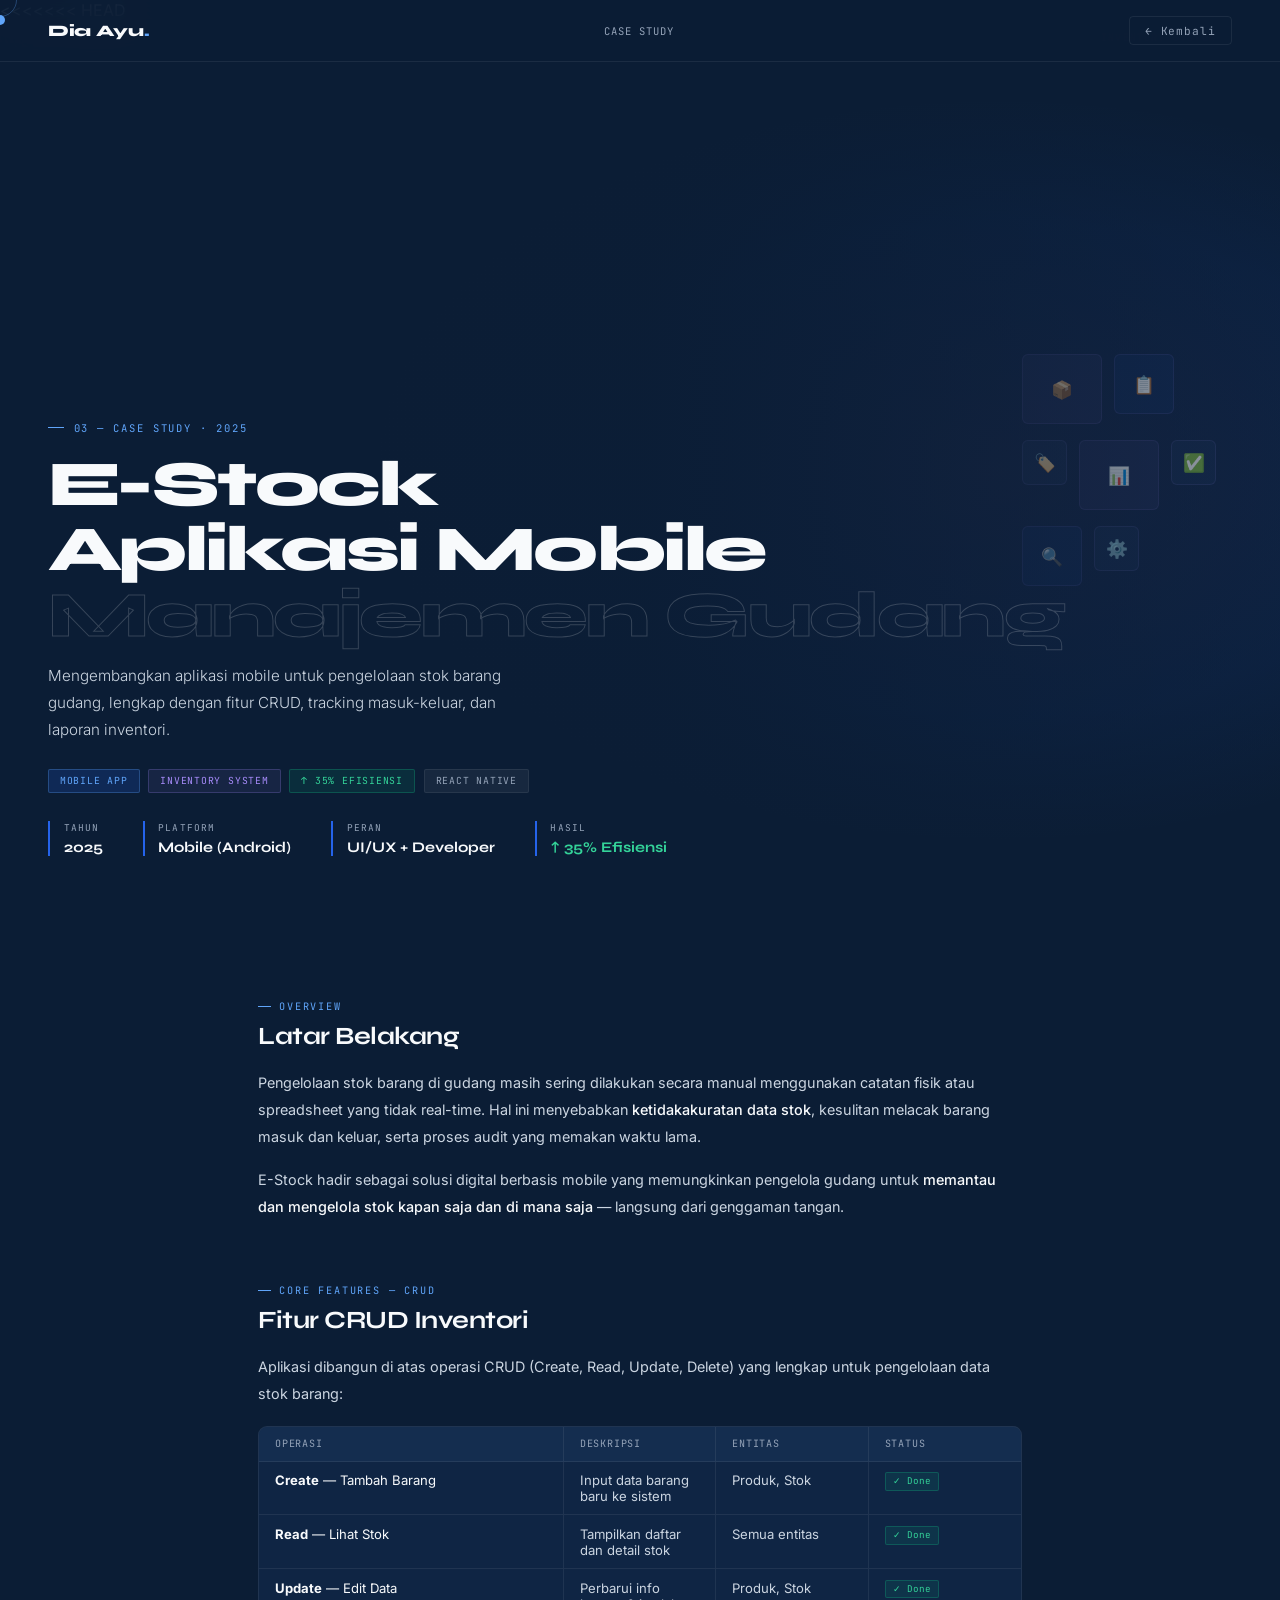
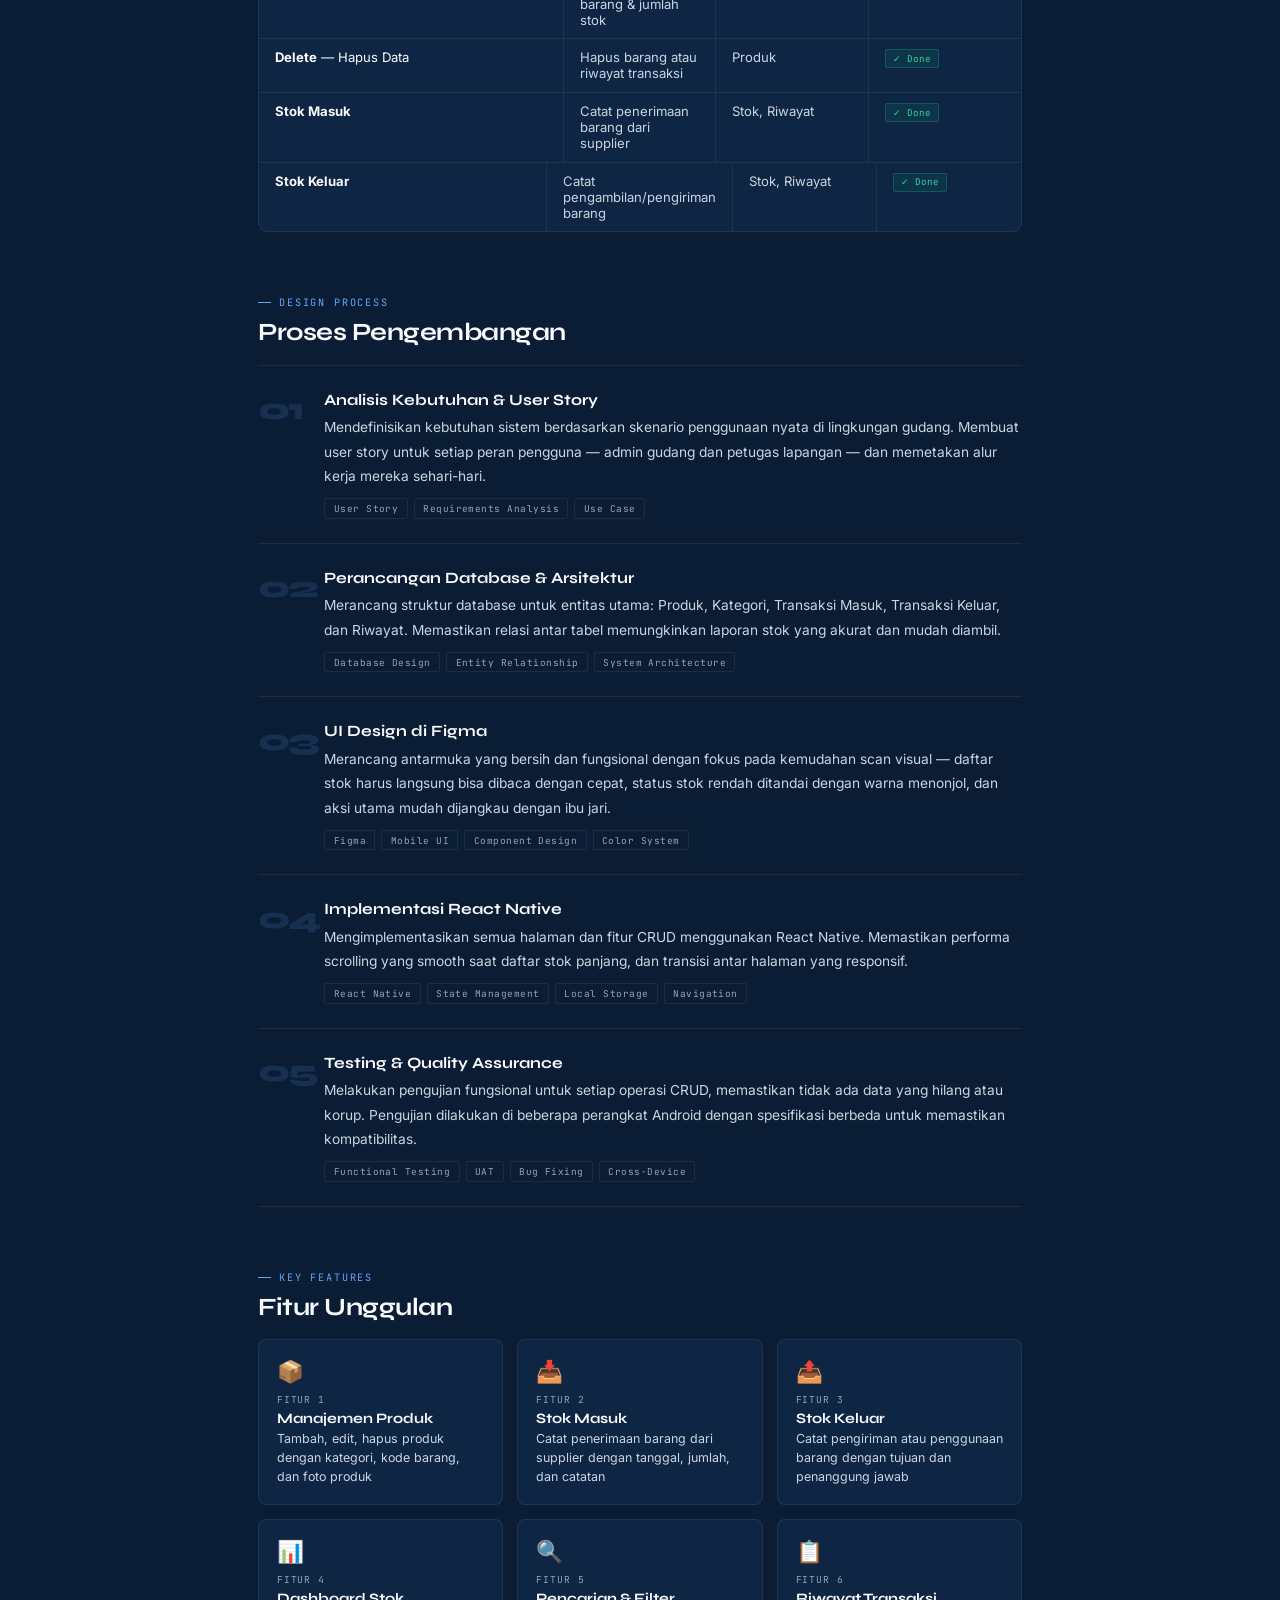
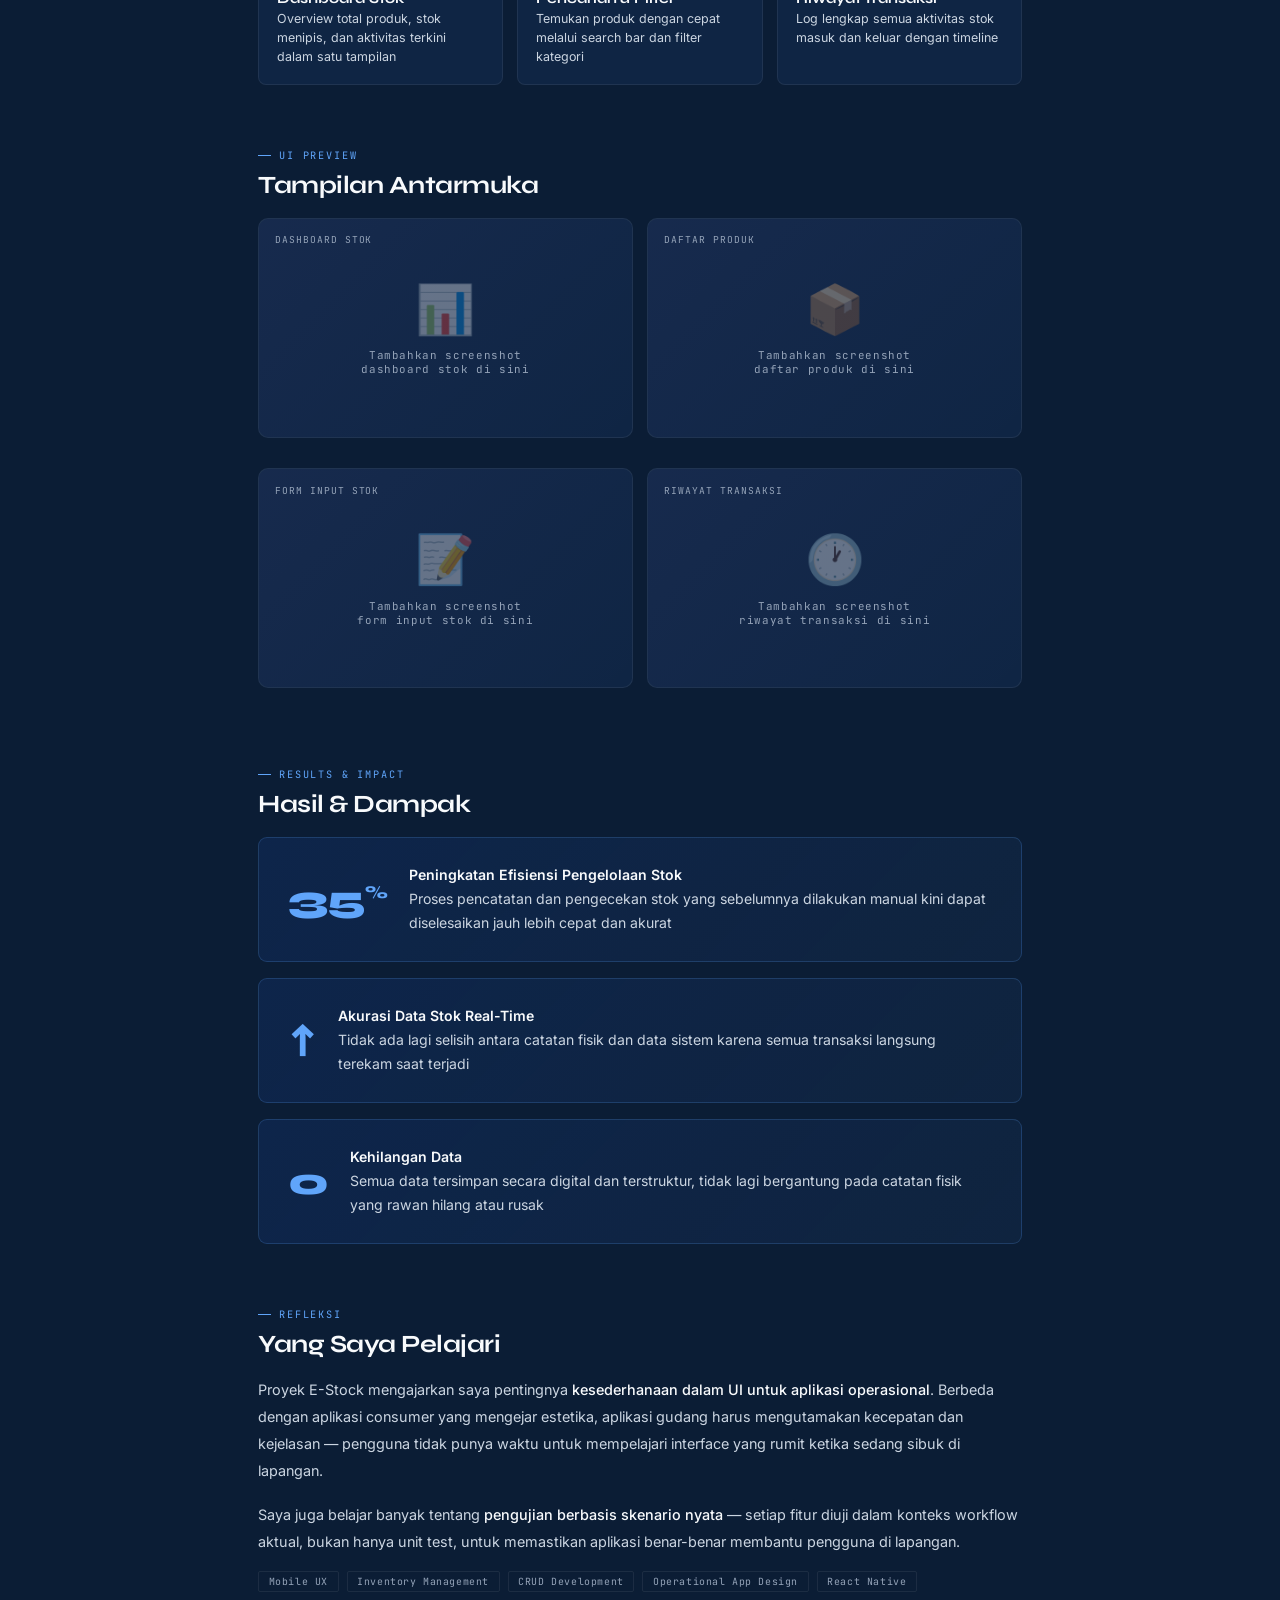
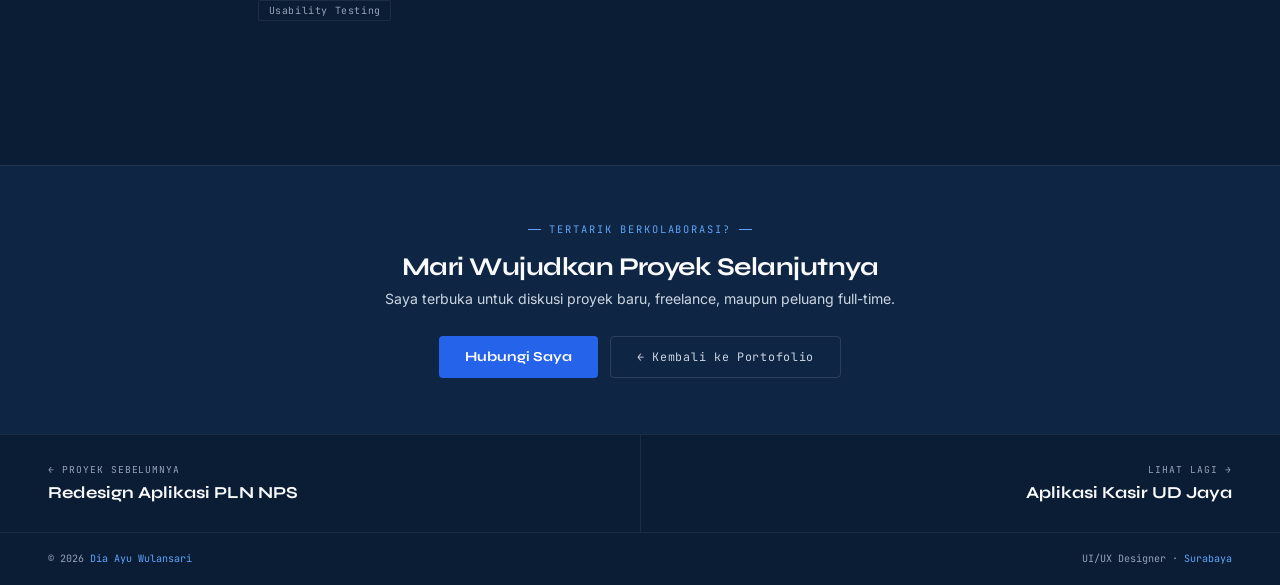
==== commit 697fcdfe: "menghapus yang double code" ====
--- a/Detail Page/project-estock.html
+++ b/Detail Page/project-estock.html
@@ -310,317 +310,4 @@
 });
 </script>
 </body>
-=======
-<!DOCTYPE html>
-<html lang="id">
-<head>
-  <meta charset="UTF-8">
-  <meta name="viewport" content="width=device-width, initial-scale=1.0">
-  <title>E-Stock Aplikasi Gudang — Dia Ayu Wulansari</title>
-  <link href="https://fonts.googleapis.com/css2?family=Syne:wght@400;600;700;800&family=Inter:wght@300;400;500;600&family=JetBrains+Mono:wght@400;500&display=swap" rel="stylesheet">
-  <link rel="stylesheet" href="../Detail Page/project-detail.css">
-
-</head>
-<body>
-<div id="cur"></div>
-<div id="cur-ring"></div>
-
-<nav>
-  <a href="../index.html" class="logo">Dia Ayu<span>.</span></a>
-  <span class="nav-tag">Case Study</span>
-  <a href="../index.html#projects" class="back-btn">← Kembali</a>
-</nav>
-
-<div class="proj-hero">
-  <div class="hero-bg"></div>
-  <div class="box-label">Inventory System</div>
-  <div class="box-deco">
-    <div class="box-row">
-      <div class="box lg">📦</div>
-      <div class="box md">📋</div>
-    </div>
-    <div class="box-row">
-      <div class="box sm">🏷️</div>
-      <div class="box lg">📊</div>
-      <div class="box sm">✅</div>
-    </div>
-    <div class="box-row">
-      <div class="box md">🔍</div>
-      <div class="box sm">⚙️</div>
-    </div>
-  </div>
-  <div class="hero-overlay"></div>
-  <div class="hero-content">
-    <div class="eyebrow">03 — Case Study · 2025</div>
-    <h1 class="proj-title">E-Stock<br>Aplikasi Mobile<br><span style="-webkit-text-stroke:1px rgba(248,250,252,.18);color:transparent">Manajemen Gudang</span></h1>
-    <p class="proj-sub">Mengembangkan aplikasi mobile untuk pengelolaan stok barang gudang, lengkap dengan fitur CRUD, tracking masuk-keluar, dan laporan inventori.</p>
-    <div class="badge-row">
-      <span class="badge bd-blue">Mobile App</span>
-      <span class="badge bd-purple">Inventory System</span>
-      <span class="badge bd-green">↑ 35% Efisiensi</span>
-      <span class="badge bd-gray">React Native</span>
-    </div>
-    <div class="hero-meta">
-      <div class="meta-item">
-        <div class="meta-lbl">Tahun</div>
-        <div class="meta-val">2025</div>
-      </div>
-      <div class="meta-item">
-        <div class="meta-lbl">Platform</div>
-        <div class="meta-val">Mobile (Android)</div>
-      </div>
-      <div class="meta-item">
-        <div class="meta-lbl">Peran</div>
-        <div class="meta-val">UI/UX + Developer</div>
-      </div>
-      <div class="meta-item">
-        <div class="meta-lbl">Hasil</div>
-        <div class="meta-val" style="color:var(--green)">↑ 35% Efisiensi</div>
-      </div>
-    </div>
-  </div>
-</div>
-
-<div class="wrap">
-
-  <div class="sec">
-    <div class="sec-ey">Overview</div>
-    <h2 class="sec-h">Latar Belakang</h2>
-    <p class="sec-p">Pengelolaan stok barang di gudang masih sering dilakukan secara manual menggunakan catatan fisik atau spreadsheet yang tidak real-time. Hal ini menyebabkan <strong>ketidakakuratan data stok</strong>, kesulitan melacak barang masuk dan keluar, serta proses audit yang memakan waktu lama.</p>
-    <p class="sec-p">E-Stock hadir sebagai solusi digital berbasis mobile yang memungkinkan pengelola gudang untuk <strong>memantau dan mengelola stok kapan saja dan di mana saja</strong> — langsung dari genggaman tangan.</p>
-  </div>
-
-  <div class="sec">
-    <div class="sec-ey">Core Features — CRUD</div>
-    <h2 class="sec-h">Fitur CRUD Inventori</h2>
-    <p class="sec-p">Aplikasi dibangun di atas operasi CRUD (Create, Read, Update, Delete) yang lengkap untuk pengelolaan data stok barang:</p>
-    <div class="crud-table">
-      <div class="crud-header">
-        <div>Operasi</div><div>Deskripsi</div><div>Entitas</div><div>Status</div>
-      </div>
-      <div class="crud-row">
-        <div><strong>Create</strong> — Tambah Barang</div>
-        <div>Input data barang baru ke sistem</div>
-        <div>Produk, Stok</div>
-        <div><span class="crud-badge cb-green">✓ Done</span></div>
-      </div>
-      <div class="crud-row">
-        <div><strong>Read</strong> — Lihat Stok</div>
-        <div>Tampilkan daftar dan detail stok</div>
-        <div>Semua entitas</div>
-        <div><span class="crud-badge cb-green">✓ Done</span></div>
-      </div>
-      <div class="crud-row">
-        <div><strong>Update</strong> — Edit Data</div>
-        <div>Perbarui info barang &amp; jumlah stok</div>
-        <div>Produk, Stok</div>
-        <div><span class="crud-badge cb-green">✓ Done</span></div>
-      </div>
-      <div class="crud-row">
-        <div><strong>Delete</strong> — Hapus Data</div>
-        <div>Hapus barang atau riwayat transaksi</div>
-        <div>Produk</div>
-        <div><span class="crud-badge cb-green">✓ Done</span></div>
-      </div>
-      <div class="crud-row">
-        <div><strong>Stok Masuk</strong></div>
-        <div>Catat penerimaan barang dari supplier</div>
-        <div>Stok, Riwayat</div>
-        <div><span class="crud-badge cb-green">✓ Done</span></div>
-      </div>
-      <div class="crud-row">
-        <div><strong>Stok Keluar</strong></div>
-        <div>Catat pengambilan/pengiriman barang</div>
-        <div>Stok, Riwayat</div>
-        <div><span class="crud-badge cb-green">✓ Done</span></div>
-      </div>
-    </div>
-  </div>
-
-  <div class="sec">
-    <div class="sec-ey">Design Process</div>
-    <h2 class="sec-h">Proses Pengembangan</h2>
-    <div class="proc-list">
-      <div class="proc-item">
-        <div class="proc-n">01</div>
-        <div>
-          <div class="proc-t">Analisis Kebutuhan &amp; User Story</div>
-          <div class="proc-d">Mendefinisikan kebutuhan sistem berdasarkan skenario penggunaan nyata di lingkungan gudang. Membuat user story untuk setiap peran pengguna — admin gudang dan petugas lapangan — dan memetakan alur kerja mereka sehari-hari.</div>
-          <div class="proc-tags"><span class="ptag">User Story</span><span class="ptag">Requirements Analysis</span><span class="ptag">Use Case</span></div>
-        </div>
-      </div>
-      <div class="proc-item">
-        <div class="proc-n">02</div>
-        <div>
-          <div class="proc-t">Perancangan Database &amp; Arsitektur</div>
-          <div class="proc-d">Merancang struktur database untuk entitas utama: Produk, Kategori, Transaksi Masuk, Transaksi Keluar, dan Riwayat. Memastikan relasi antar tabel memungkinkan laporan stok yang akurat dan mudah diambil.</div>
-          <div class="proc-tags"><span class="ptag">Database Design</span><span class="ptag">Entity Relationship</span><span class="ptag">System Architecture</span></div>
-        </div>
-      </div>
-      <div class="proc-item">
-        <div class="proc-n">03</div>
-        <div>
-          <div class="proc-t">UI Design di Figma</div>
-          <div class="proc-d">Merancang antarmuka yang bersih dan fungsional dengan fokus pada kemudahan scan visual — daftar stok harus langsung bisa dibaca dengan cepat, status stok rendah ditandai dengan warna menonjol, dan aksi utama mudah dijangkau dengan ibu jari.</div>
-          <div class="proc-tags"><span class="ptag">Figma</span><span class="ptag">Mobile UI</span><span class="ptag">Component Design</span><span class="ptag">Color System</span></div>
-        </div>
-      </div>
-      <div class="proc-item">
-        <div class="proc-n">04</div>
-        <div>
-          <div class="proc-t">Implementasi React Native</div>
-          <div class="proc-d">Mengimplementasikan semua halaman dan fitur CRUD menggunakan React Native. Memastikan performa scrolling yang smooth saat daftar stok panjang, dan transisi antar halaman yang responsif.</div>
-          <div class="proc-tags"><span class="ptag">React Native</span><span class="ptag">State Management</span><span class="ptag">Local Storage</span><span class="ptag">Navigation</span></div>
-        </div>
-      </div>
-      <div class="proc-item">
-        <div class="proc-n">05</div>
-        <div>
-          <div class="proc-t">Testing &amp; Quality Assurance</div>
-          <div class="proc-d">Melakukan pengujian fungsional untuk setiap operasi CRUD, memastikan tidak ada data yang hilang atau korup. Pengujian dilakukan di beberapa perangkat Android dengan spesifikasi berbeda untuk memastikan kompatibilitas.</div>
-          <div class="proc-tags"><span class="ptag">Functional Testing</span><span class="ptag">UAT</span><span class="ptag">Bug Fixing</span><span class="ptag">Cross-Device</span></div>
-        </div>
-      </div>
-    </div>
-  </div>
-
-  <div class="sec">
-    <div class="sec-ey">Key Features</div>
-    <h2 class="sec-h">Fitur Unggulan</h2>
-    <div class="cg3">
-      <div class="ic">
-        <div class="ic-ico">📦</div>
-        <div class="ic-lbl">Fitur 1</div>
-        <div class="ic-v">Manajemen Produk</div>
-        <div class="ic-s">Tambah, edit, hapus produk dengan kategori, kode barang, dan foto produk</div>
-      </div>
-      <div class="ic">
-        <div class="ic-ico">📥</div>
-        <div class="ic-lbl">Fitur 2</div>
-        <div class="ic-v">Stok Masuk</div>
-        <div class="ic-s">Catat penerimaan barang dari supplier dengan tanggal, jumlah, dan catatan</div>
-      </div>
-      <div class="ic">
-        <div class="ic-ico">📤</div>
-        <div class="ic-lbl">Fitur 3</div>
-        <div class="ic-v">Stok Keluar</div>
-        <div class="ic-s">Catat pengiriman atau penggunaan barang dengan tujuan dan penanggung jawab</div>
-      </div>
-      <div class="ic">
-        <div class="ic-ico">📊</div>
-        <div class="ic-lbl">Fitur 4</div>
-        <div class="ic-v">Dashboard Stok</div>
-        <div class="ic-s">Overview total produk, stok menipis, dan aktivitas terkini dalam satu tampilan</div>
-      </div>
-      <div class="ic">
-        <div class="ic-ico">🔍</div>
-        <div class="ic-lbl">Fitur 5</div>
-        <div class="ic-v">Pencarian &amp; Filter</div>
-        <div class="ic-s">Temukan produk dengan cepat melalui search bar dan filter kategori</div>
-      </div>
-      <div class="ic">
-        <div class="ic-ico">📋</div>
-        <div class="ic-lbl">Fitur 6</div>
-        <div class="ic-v">Riwayat Transaksi</div>
-        <div class="ic-s">Log lengkap semua aktivitas stok masuk dan keluar dengan timeline</div>
-      </div>
-    </div>
-  </div>
-
-  <div class="sec">
-    <div class="sec-ey">UI Preview</div>
-    <h2 class="sec-h">Tampilan Antarmuka</h2>
-    <div class="cg2">
-      <div class="mock">
-        <span class="mock-lbl">Dashboard Stok</span>
-        <div class="mock-inner"><span class="mock-ico">📊</span><div class="mock-note">Tambahkan screenshot<br>dashboard stok di sini</div></div>
-      </div>
-      <div class="mock">
-        <span class="mock-lbl">Daftar Produk</span>
-        <div class="mock-inner"><span class="mock-ico">📦</span><div class="mock-note">Tambahkan screenshot<br>daftar produk di sini</div></div>
-      </div>
-      <div class="mock">
-        <span class="mock-lbl">Form Input Stok</span>
-        <div class="mock-inner"><span class="mock-ico">📝</span><div class="mock-note">Tambahkan screenshot<br>form input stok di sini</div></div>
-      </div>
-      <div class="mock">
-        <span class="mock-lbl">Riwayat Transaksi</span>
-        <div class="mock-inner"><span class="mock-ico">🕐</span><div class="mock-note">Tambahkan screenshot<br>riwayat transaksi di sini</div></div>
-      </div>
-    </div>
-  </div>
-
-  <div class="sec">
-    <div class="sec-ey">Results &amp; Impact</div>
-    <h2 class="sec-h">Hasil &amp; Dampak</h2>
-    <div class="res-card">
-      <div class="res-num">35<sup>%</sup></div>
-      <div class="res-d"><strong>Peningkatan Efisiensi Pengelolaan Stok</strong><br>Proses pencatatan dan pengecekan stok yang sebelumnya dilakukan manual kini dapat diselesaikan jauh lebih cepat dan akurat</div>
-    </div>
-    <div class="res-card">
-      <div class="res-num">↑</div>
-      <div class="res-d"><strong>Akurasi Data Stok Real-Time</strong><br>Tidak ada lagi selisih antara catatan fisik dan data sistem karena semua transaksi langsung terekam saat terjadi</div>
-    </div>
-    <div class="res-card">
-      <div class="res-num">0</div>
-      <div class="res-d"><strong>Kehilangan Data</strong><br>Semua data tersimpan secara digital dan terstruktur, tidak lagi bergantung pada catatan fisik yang rawan hilang atau rusak</div>
-    </div>
-  </div>
-
-  <div class="sec">
-    <div class="sec-ey">Refleksi</div>
-    <h2 class="sec-h">Yang Saya Pelajari</h2>
-    <p class="sec-p">Proyek E-Stock mengajarkan saya pentingnya <strong>kesederhanaan dalam UI untuk aplikasi operasional</strong>. Berbeda dengan aplikasi consumer yang mengejar estetika, aplikasi gudang harus mengutamakan kecepatan dan kejelasan — pengguna tidak punya waktu untuk mempelajari interface yang rumit ketika sedang sibuk di lapangan.</p>
-    <p class="sec-p">Saya juga belajar banyak tentang <strong>pengujian berbasis skenario nyata</strong> — setiap fitur diuji dalam konteks workflow aktual, bukan hanya unit test, untuk memastikan aplikasi benar-benar membantu pengguna di lapangan.</p>
-    <div class="tags-row">
-      <span class="tg">Mobile UX</span>
-      <span class="tg">Inventory Management</span>
-      <span class="tg">CRUD Development</span>
-      <span class="tg">Operational App Design</span>
-      <span class="tg">React Native</span>
-      <span class="tg">Usability Testing</span>
-    </div>
-  </div>
-
-</div>
-
-<div style="border-top:1px solid var(--border);background:var(--navy2);padding:3.5rem 3rem;text-align:center">
-  <div style="font-family:'JetBrains Mono',monospace;font-size:.65rem;color:var(--accent);letter-spacing:.18em;text-transform:uppercase;margin-bottom:.9rem;display:flex;align-items:center;gap:.55rem;justify-content:center">
-    <span style="width:13px;height:1px;background:var(--accent);display:inline-block"></span>Tertarik berkolaborasi?<span style="width:13px;height:1px;background:var(--accent);display:inline-block"></span>
-  </div>
-  <h3 style="font-family:'Syne',sans-serif;font-size:1.6rem;font-weight:700;letter-spacing:-.02em;margin-bottom:.5rem">Mari Wujudkan Proyek Selanjutnya</h3>
-  <p style="font-size:.88rem;color:var(--fg2);margin-bottom:1.8rem">Saya terbuka untuk diskusi proyek baru, freelance, maupun peluang full-time.</p>
-  <div style="display:flex;gap:.8rem;justify-content:center;flex-wrap:wrap">
-    <a href="mailto:diaayuwulansari@gmail.com" style="background:var(--blue);color:#fff;padding:.75rem 1.6rem;border-radius:4px;font-family:'Syne',sans-serif;font-weight:700;font-size:.86rem;text-decoration:none">Hubungi Saya</a>
-    <a href="index.html" style="border:1px solid var(--border2);color:var(--fg2);padding:.75rem 1.6rem;background:transparent;font-family:'JetBrains Mono',monospace;font-size:.73rem;letter-spacing:.06em;border-radius:4px;text-decoration:none">← Kembali ke Portofolio</a>
-  </div>
-</div>
-
-<div class="proj-nav">
-  <a href="project-pln.html" class="pn">
-    <div class="pn-dir">← Proyek Sebelumnya</div>
-    <div class="pn-name">Redesign Aplikasi PLN NPS</div>
-  </a>
-  <a href="project-udjaya.html" class="pn right">
-    <div class="pn-dir">Lihat Lagi →</div>
-    <div class="pn-name">Aplikasi Kasir UD Jaya</div>
-  </a>
-</div>
-
-<footer>
-  <div class="ft">© 2026 <span>Dia Ayu Wulansari</span></div>
-  <div class="ft">UI/UX Designer · <span>Surabaya</span></div>
-</footer>
-<script>
-const cur=document.getElementById('cur'),ring=document.getElementById('cur-ring');
-let mx=0,my=0,rx=0,ry=0;
-document.addEventListener('mousemove',e=>{mx=e.clientX;my=e.clientY;cur.style.left=mx+'px';cur.style.top=my+'px'});
-(function a(){rx+=(mx-rx)*.1;ry+=(my-ry)*.1;ring.style.left=rx+'px';ring.style.top=ry+'px';requestAnimationFrame(a)})();
-document.querySelectorAll('a,button').forEach(el=>{
-  el.addEventListener('mouseenter',()=>{cur.style.width='18px';cur.style.height='18px';ring.style.width='50px';ring.style.height='50px'});
-  el.addEventListener('mouseleave',()=>{cur.style.width='10px';cur.style.height='10px';ring.style.width='34px';ring.style.height='34px'});
-});
-</script>
-</body>
->>>>>>> 2f6b38fd0cd4caae14aceebd9ab5480aeae6f1c6
 </html>
--- a/Detail Page/project-detail.css
+++ b/Detail Page/project-detail.css
@@ -117,124 +117,4 @@
   .proj-nav{grid-template-columns:1fr}
   .pn.right{border-left:none;border-top:1px solid var(--border);text-align:left}
   footer{flex-direction:column;gap:.4rem;text-align:center}
-*{margin:0;padding:0;box-sizing:border-box}
-:root{--navy:#0B1D35;--navy2:#0F2544;--navy3:#162F52;--navy4:#1D3A62;--blue:#2563EB;--blue-h:#3B82F6;--accent:#60A5FA;--fg:#F8FAFC;--fg2:#CBD5E1;--fg3:#94A3B8;--border:rgba(255,255,255,.07);--border2:rgba(255,255,255,.12);--green:#34D399;--green-bg:rgba(16,185,129,.1);--green-b:rgba(16,185,129,.28);--purple:#A78BFA;--purple-bg:rgba(167,139,250,.08);--purple-b:rgba(167,139,250,.22)}
-html{scroll-behavior:smooth}
-body{font-family:'Inter',sans-serif;background:var(--navy);color:var(--fg);overflow-x:hidden;cursor:none}
-#cur{position:fixed;width:10px;height:10px;background:var(--accent);border-radius:50%;pointer-events:none;z-index:9999;transform:translate(-50%,-50%);transition:width .25s,height .25s}
-#cur-ring{position:fixed;width:34px;height:34px;border:1.5px solid rgba(96,165,250,.3);border-radius:50%;pointer-events:none;z-index:9998;transform:translate(-50%,-50%);transition:width .3s,height .3s}
-a,button{cursor:none}
-nav{position:fixed;top:0;left:0;right:0;z-index:200;display:flex;align-items:center;justify-content:space-between;padding:1rem 3rem;background:rgba(11,29,53,.92);backdrop-filter:blur(20px);border-bottom:1px solid var(--border)}
-.logo{font-family:'Syne',sans-serif;font-weight:800;font-size:1rem;letter-spacing:-.02em;text-decoration:none;color:var(--fg)}
-.logo span{color:var(--accent)}
-.back-btn{display:flex;align-items:center;gap:.5rem;font-family:'JetBrains Mono',monospace;font-size:.7rem;color:var(--fg3);text-decoration:none;letter-spacing:.08em;border:1px solid var(--border);padding:.42rem .95rem;border-radius:4px;transition:color .2s,border-color .2s}
-.back-btn:hover{color:var(--accent);border-color:rgba(96,165,250,.3)}
-.nav-tag{font-family:'JetBrains Mono',monospace;font-size:.66rem;color:var(--fg3);letter-spacing:.1em;text-transform:uppercase}
-
-.proj-hero{min-height:100vh;display:flex;flex-direction:column;justify-content:flex-end;padding:7rem 3rem 4rem;position:relative;overflow:hidden}
-.hero-bg{position:absolute;inset:0;z-index:0;background:radial-gradient(ellipse 65% 55% at 78% 50%,rgba(167,139,250,.1) 0%,rgba(37,99,235,.1) 50%,transparent 75%),var(--navy)}
-
-/* warehouse / box decorative */
-.box-deco{position:absolute;right:5%;top:50%;transform:translateY(-50%);z-index:1;display:flex;flex-direction:column;gap:1rem}
-.box-row{display:flex;gap:.75rem}
-.box{border-radius:6px;border:1px solid rgba(167,139,250,.15);display:flex;align-items:center;justify-content:center;font-size:1.1rem}
-.box.lg{width:80px;height:70px;background:rgba(167,139,250,.08)}
-.box.md{width:60px;height:60px;background:rgba(37,99,235,.1)}
-.box.sm{width:45px;height:45px;background:rgba(96,165,250,.06)}
-.box-label{position:absolute;top:.7rem;right:5%;font-family:'JetBrains Mono',monospace;font-size:.62rem;color:var(--purple);letter-spacing:.12em;text-transform:uppercase;opacity:.6}
-
-.hero-overlay{position:absolute;inset:0;background:linear-gradient(to right,rgba(11,29,53,.96) 50%,rgba(11,29,53,.4) 100%);z-index:2}
-.hero-content{position:relative;z-index:3}
-.eyebrow{font-family:'JetBrains Mono',monospace;font-size:.66rem;color:var(--accent);letter-spacing:.18em;text-transform:uppercase;margin-bottom:1.1rem;display:flex;align-items:center;gap:.6rem}
-.eyebrow::before{content:'';width:16px;height:1px;background:var(--accent)}
-.proj-title{font-family:'Syne',sans-serif;font-weight:800;font-size:clamp(2rem,5vw,4rem);letter-spacing:-.04em;line-height:1.02;margin-bottom:.9rem}
-.proj-sub{font-size:.95rem;color:var(--fg2);line-height:1.78;max-width:480px;margin-bottom:1.6rem;font-weight:300}
-.badge-row{display:flex;gap:.55rem;flex-wrap:wrap;margin-bottom:1.8rem}
-.badge{font-family:'JetBrains Mono',monospace;font-size:.61rem;letter-spacing:.08em;text-transform:uppercase;padding:.27rem .68rem;border-radius:2px}
-.bd-blue{background:rgba(37,99,235,.18);border:1px solid rgba(96,165,250,.28);color:var(--accent)}
-.bd-purple{background:var(--purple-bg);border:1px solid var(--purple-b);color:var(--purple)}
-.bd-green{background:var(--green-bg);border:1px solid var(--green-b);color:var(--green)}
-.bd-gray{background:rgba(255,255,255,.05);border:1px solid var(--border);color:var(--fg3)}
-.hero-meta{display:flex;gap:2.5rem;flex-wrap:wrap}
-.meta-item{border-left:2px solid var(--blue);padding-left:.85rem}
-.meta-lbl{font-family:'JetBrains Mono',monospace;font-size:.59rem;color:var(--fg3);letter-spacing:.12em;text-transform:uppercase;margin-bottom:.22rem}
-.meta-val{font-family:'Syne',sans-serif;font-size:.92rem;font-weight:700}
-
-.wrap{max-width:860px;margin:0 auto;padding:5rem 3rem}
-.sec{margin-bottom:4rem}
-.sec-ey{font-family:'JetBrains Mono',monospace;font-size:.64rem;color:var(--accent);letter-spacing:.18em;text-transform:uppercase;margin-bottom:.5rem;display:flex;align-items:center;gap:.5rem}
-.sec-ey::before{content:'';width:13px;height:1px;background:var(--accent)}
-.sec-h{font-family:'Syne',sans-serif;font-weight:700;font-size:1.55rem;letter-spacing:-.02em;margin-bottom:1.1rem}
-.sec-p{font-size:.9rem;color:var(--fg2);line-height:1.88;margin-bottom:1rem}
-.sec-p strong{color:var(--fg);font-weight:500}
-.cg3{display:grid;grid-template-columns:repeat(3,1fr);gap:.9rem}
-.cg2{display:grid;grid-template-columns:repeat(2,1fr);gap:.9rem}
-.ic{background:var(--navy2);border:1px solid var(--border);border-radius:8px;padding:1.1rem;transition:border-color .2s}
-.ic:hover{border-color:rgba(96,165,250,.18)}
-.ic-ico{font-size:1.35rem;margin-bottom:.55rem}
-.ic-lbl{font-family:'JetBrains Mono',monospace;font-size:.6rem;color:var(--fg3);letter-spacing:.1em;text-transform:uppercase;margin-bottom:.28rem}
-.ic-v{font-family:'Syne',sans-serif;font-size:.9rem;font-weight:700}
-.ic-s{font-size:.78rem;color:var(--fg2);margin-top:.2rem;line-height:1.5}
-.proc-list{display:flex;flex-direction:column}
-.proc-item{display:grid;grid-template-columns:44px 1fr;gap:1.4rem;padding:1.5rem 0;border-top:1px solid var(--border)}
-.proc-item:last-child{border-bottom:1px solid var(--border)}
-.proc-n{font-family:'Syne',sans-serif;font-size:1.9rem;font-weight:800;color:rgba(96,165,250,.14);letter-spacing:-.05em;padding-top:.05rem}
-.proc-t{font-family:'Syne',sans-serif;font-size:.98rem;font-weight:700;margin-bottom:.4rem}
-.proc-d{font-size:.86rem;color:var(--fg2);line-height:1.78}
-.proc-tags{display:flex;gap:.38rem;flex-wrap:wrap;margin-top:.6rem}
-.ptag{font-family:'JetBrains Mono',monospace;font-size:.59rem;color:var(--fg3);border:1px solid var(--border);padding:.17rem .52rem;border-radius:2px;letter-spacing:.05em}
-.mock{background:var(--navy2);border:1px solid var(--border);border-radius:10px;padding:2.2rem;margin-bottom:1rem;display:flex;align-items:center;justify-content:center;min-height:220px;position:relative;overflow:hidden}
-.mock::before{content:'';position:absolute;inset:0;background:linear-gradient(135deg,rgba(167,139,250,.05),transparent)}
-.mock-lbl{position:absolute;top:.9rem;left:1rem;font-family:'JetBrains Mono',monospace;font-size:.6rem;color:var(--fg3);letter-spacing:.1em;text-transform:uppercase}
-.mock-inner{text-align:center;position:relative}
-.mock-ico{font-size:3rem;opacity:.35;display:block;margin-bottom:.65rem}
-.mock-note{font-family:'JetBrains Mono',monospace;font-size:.68rem;color:var(--fg3);letter-spacing:.06em}
-.res-card{background:linear-gradient(135deg,rgba(37,99,235,.12),rgba(96,165,250,.05));border:1px solid rgba(96,165,250,.2);border-radius:9px;padding:1.6rem 1.8rem;display:flex;align-items:center;gap:1.4rem;margin-bottom:1rem}
-.res-num{font-family:'Syne',sans-serif;font-size:2.4rem;font-weight:800;color:var(--accent);letter-spacing:-.04em;white-space:nowrap}
-.res-num sup{font-size:1.1rem}
-.res-d{font-size:.88rem;color:var(--fg2);line-height:1.7}
-.res-d strong{color:var(--fg);font-weight:600}
-.tags-row{display:flex;gap:.5rem;flex-wrap:wrap;margin-top:.5rem}
-.tg{font-family:'JetBrains Mono',monospace;font-size:.62rem;color:var(--fg3);border:1px solid var(--border);padding:.2rem .6rem;border-radius:2px;letter-spacing:.06em}
-
-/* CRUD table visual */
-.crud-table{background:var(--navy2);border:1px solid var(--border);border-radius:9px;overflow:hidden;margin:1.2rem 0}
-.crud-header{display:grid;grid-template-columns:2fr 1fr 1fr 1fr;gap:0;border-bottom:1px solid var(--border);background:rgba(96,165,250,.06)}
-.crud-header div{padding:.65rem 1rem;font-family:'JetBrains Mono',monospace;font-size:.63rem;color:var(--fg3);letter-spacing:.08em;text-transform:uppercase;border-right:1px solid var(--border)}
-.crud-header div:last-child{border-right:none}
-.crud-row{display:grid;grid-template-columns:2fr 1fr 1fr 1fr;border-bottom:1px solid var(--border)}
-.crud-row:last-child{border-bottom:none}
-.crud-row div{padding:.65rem 1rem;font-size:.82rem;color:var(--fg2);border-right:1px solid var(--border)}
-.crud-row div:last-child{border-right:none}
-.crud-row div:first-child{color:var(--fg)}
-.crud-badge{display:inline-block;font-family:'JetBrains Mono',monospace;font-size:.58rem;padding:.15rem .45rem;border-radius:2px}
-.cb-green{background:var(--green-bg);color:var(--green);border:1px solid var(--green-b)}
-.cb-red{background:rgba(239,68,68,.08);color:#FCA5A5;border:1px solid rgba(239,68,68,.2)}
-
-.proj-nav{display:grid;grid-template-columns:1fr 1fr;border-top:1px solid var(--border)}
-.pn{padding:1.8rem 3rem;text-decoration:none;display:block;transition:background .2s}
-.pn:hover{background:rgba(255,255,255,.02)}
-.pn.right{border-left:1px solid var(--border);text-align:right}
-.pn-dir{font-family:'JetBrains Mono',monospace;font-size:.6rem;color:var(--fg3);letter-spacing:.1em;text-transform:uppercase;margin-bottom:.38rem}
-.pn-name{font-family:'Syne',sans-serif;font-size:1.05rem;font-weight:700;color:var(--fg)}
-footer{border-top:1px solid var(--border);padding:1.2rem 3rem;display:flex;justify-content:space-between;align-items:center}
-.ft{font-family:'JetBrains Mono',monospace;font-size:.63rem;color:var(--fg3)}
-.ft span{color:var(--accent)}
-
-@media(max-width:768px){
-  nav{padding:1rem 1.5rem}
-  .proj-hero,.wrap{padding-left:1.5rem;padding-right:1.5rem}
-  .box-deco{display:none}
-  .hero-overlay{background:rgba(11,29,53,.95)}
-  .proj-title{font-size:2.1rem}
-  .cg3,.cg2{grid-template-columns:1fr}
-  .hero-meta{gap:1.4rem}
-  .res-card{flex-direction:column;gap:.7rem}
-  .proc-item{grid-template-columns:36px 1fr}
-  .crud-header,.crud-row{grid-template-columns:1fr 1fr}
-  .crud-header div:nth-child(3),.crud-header div:nth-child(4),.crud-row div:nth-child(3),.crud-row div:nth-child(4){display:none}
-  .proj-nav{grid-template-columns:1fr}
-  .pn.right{border-left:none;border-top:1px solid var(--border);text-align:left}
-  footer{flex-direction:column;gap:.4rem;text-align:center}
-}
 }
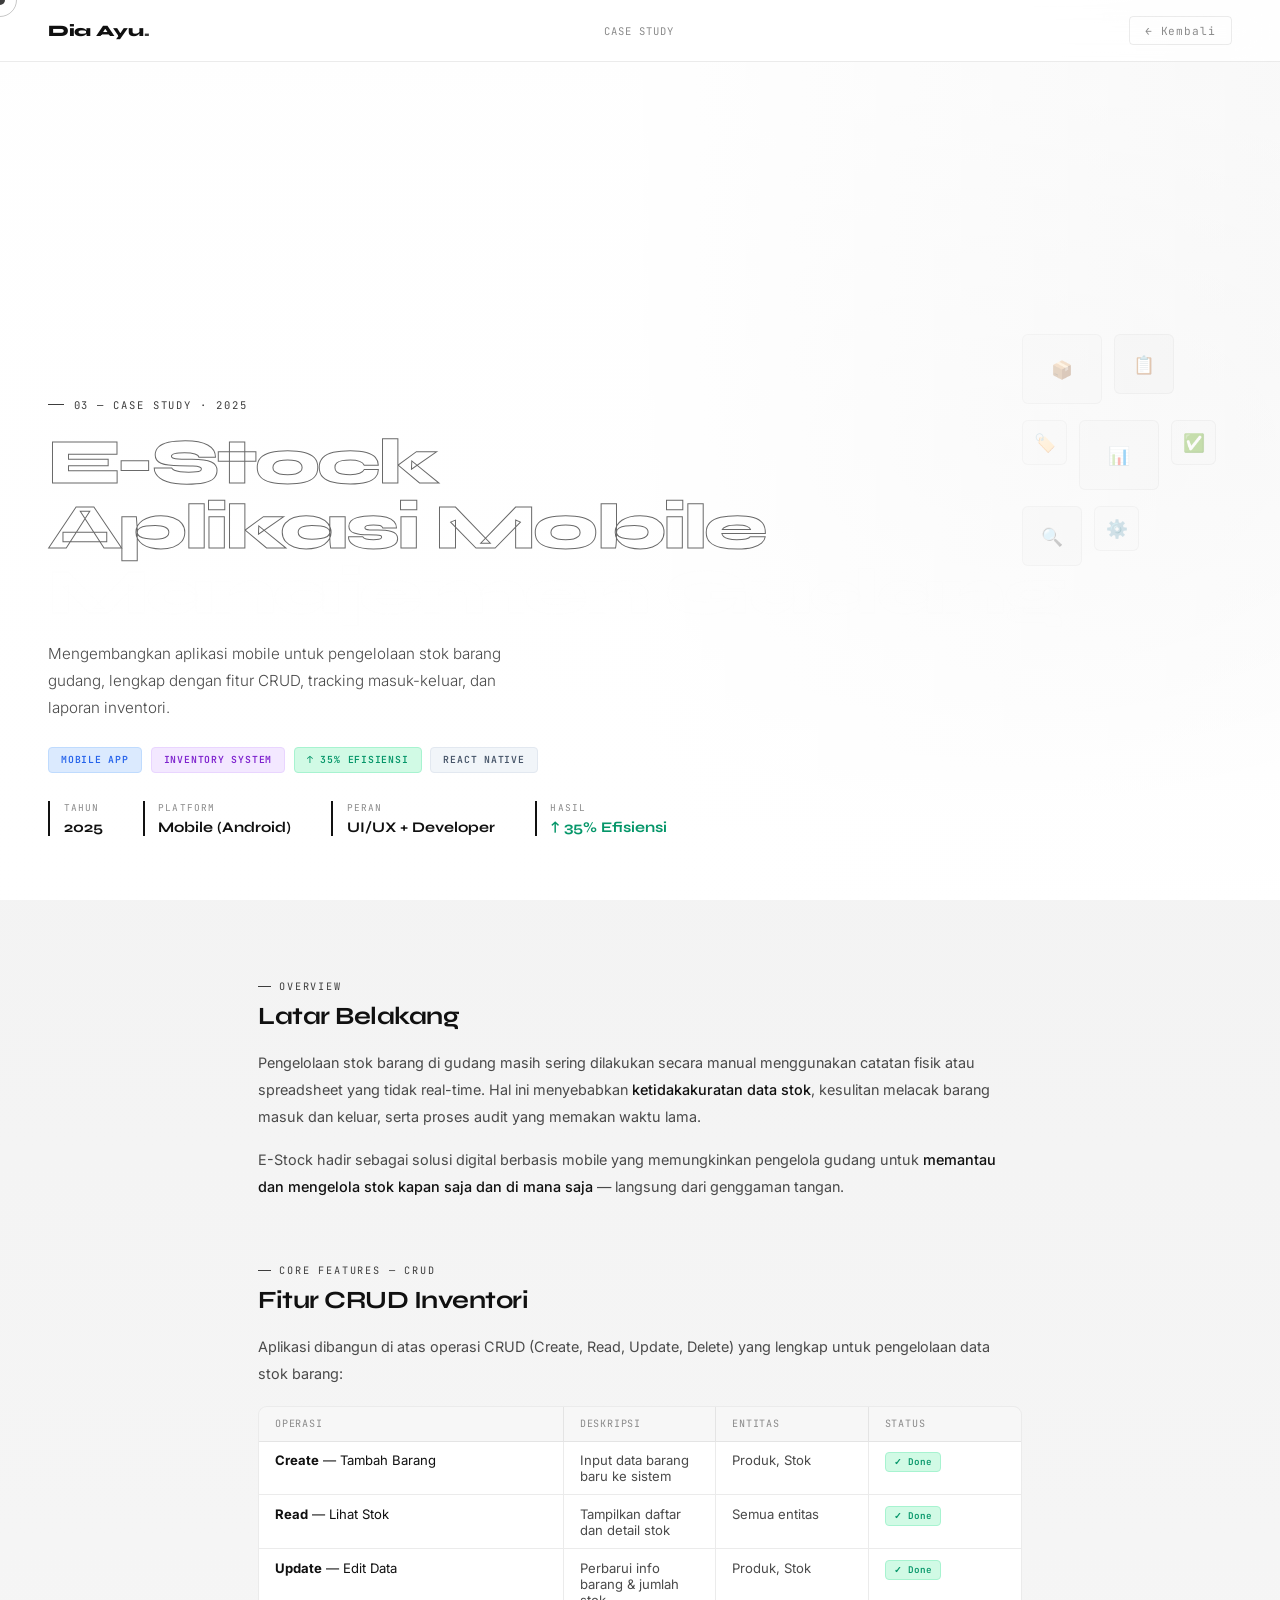
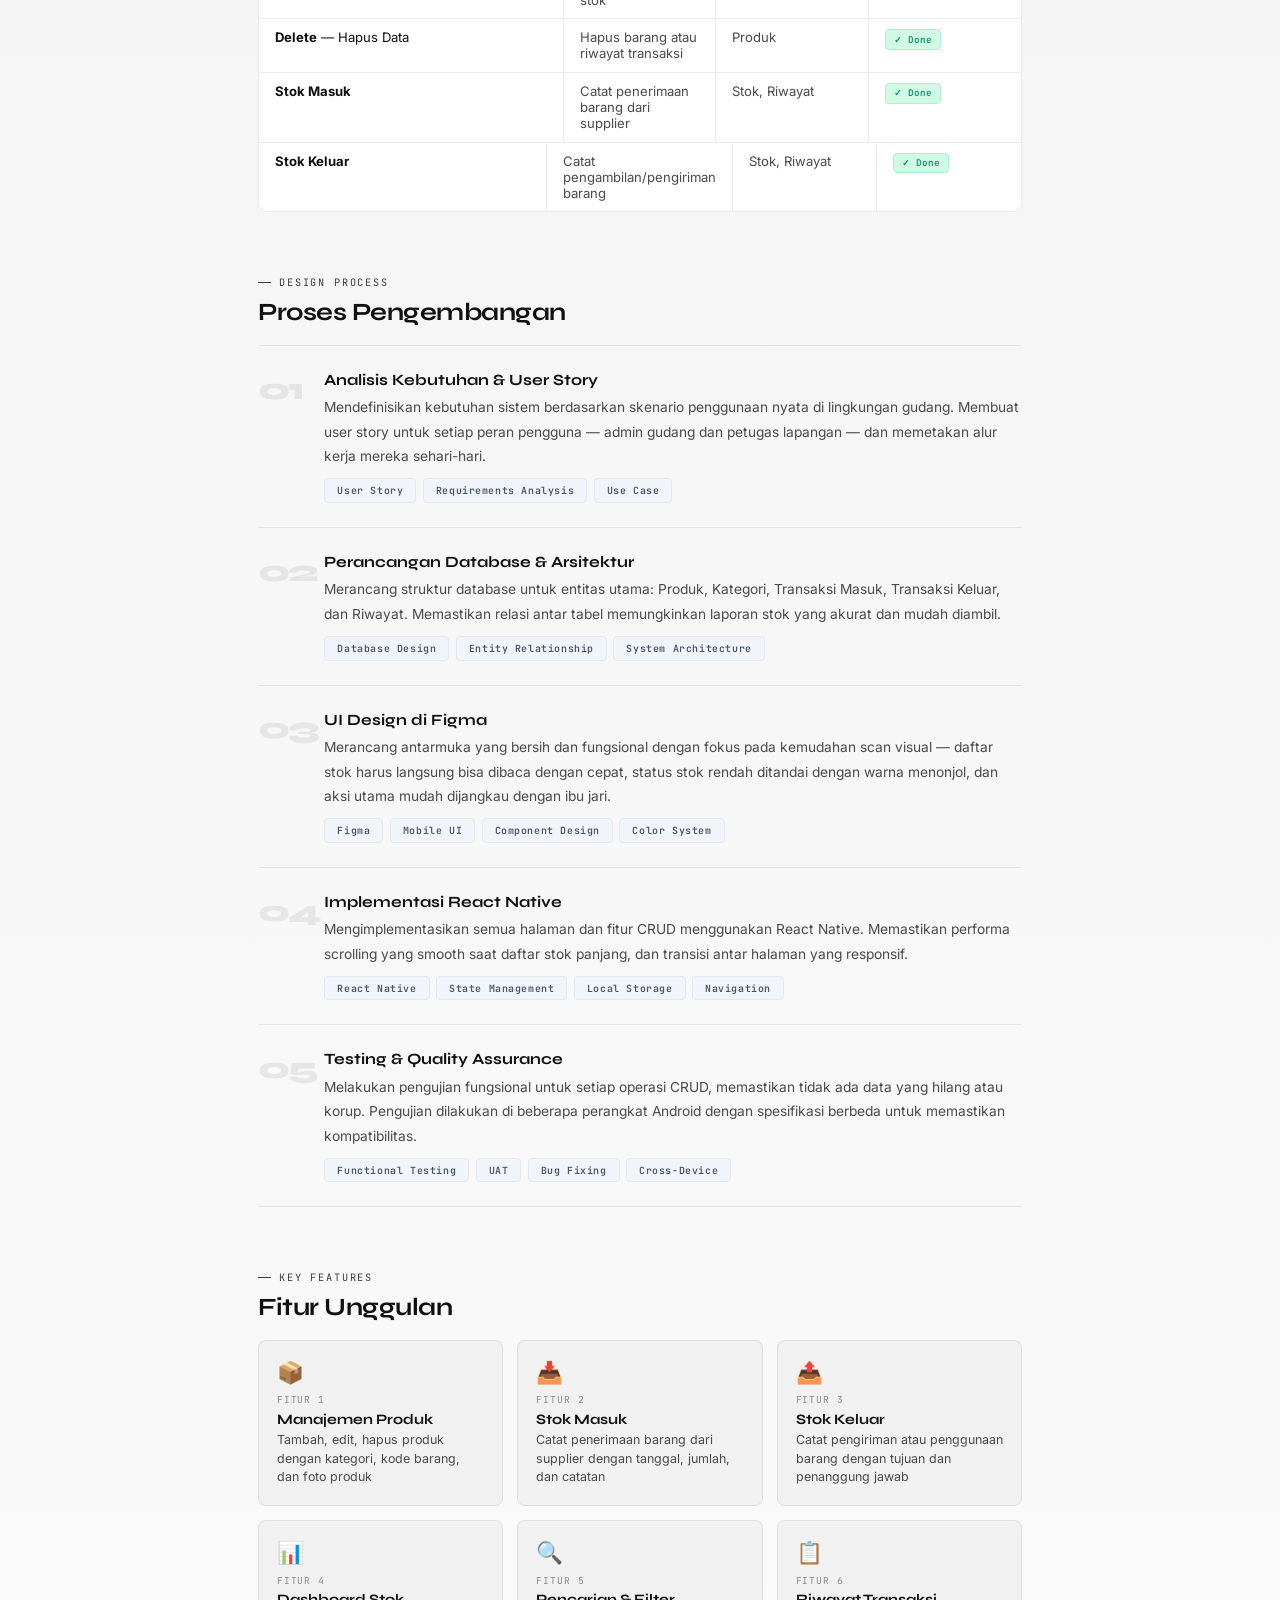
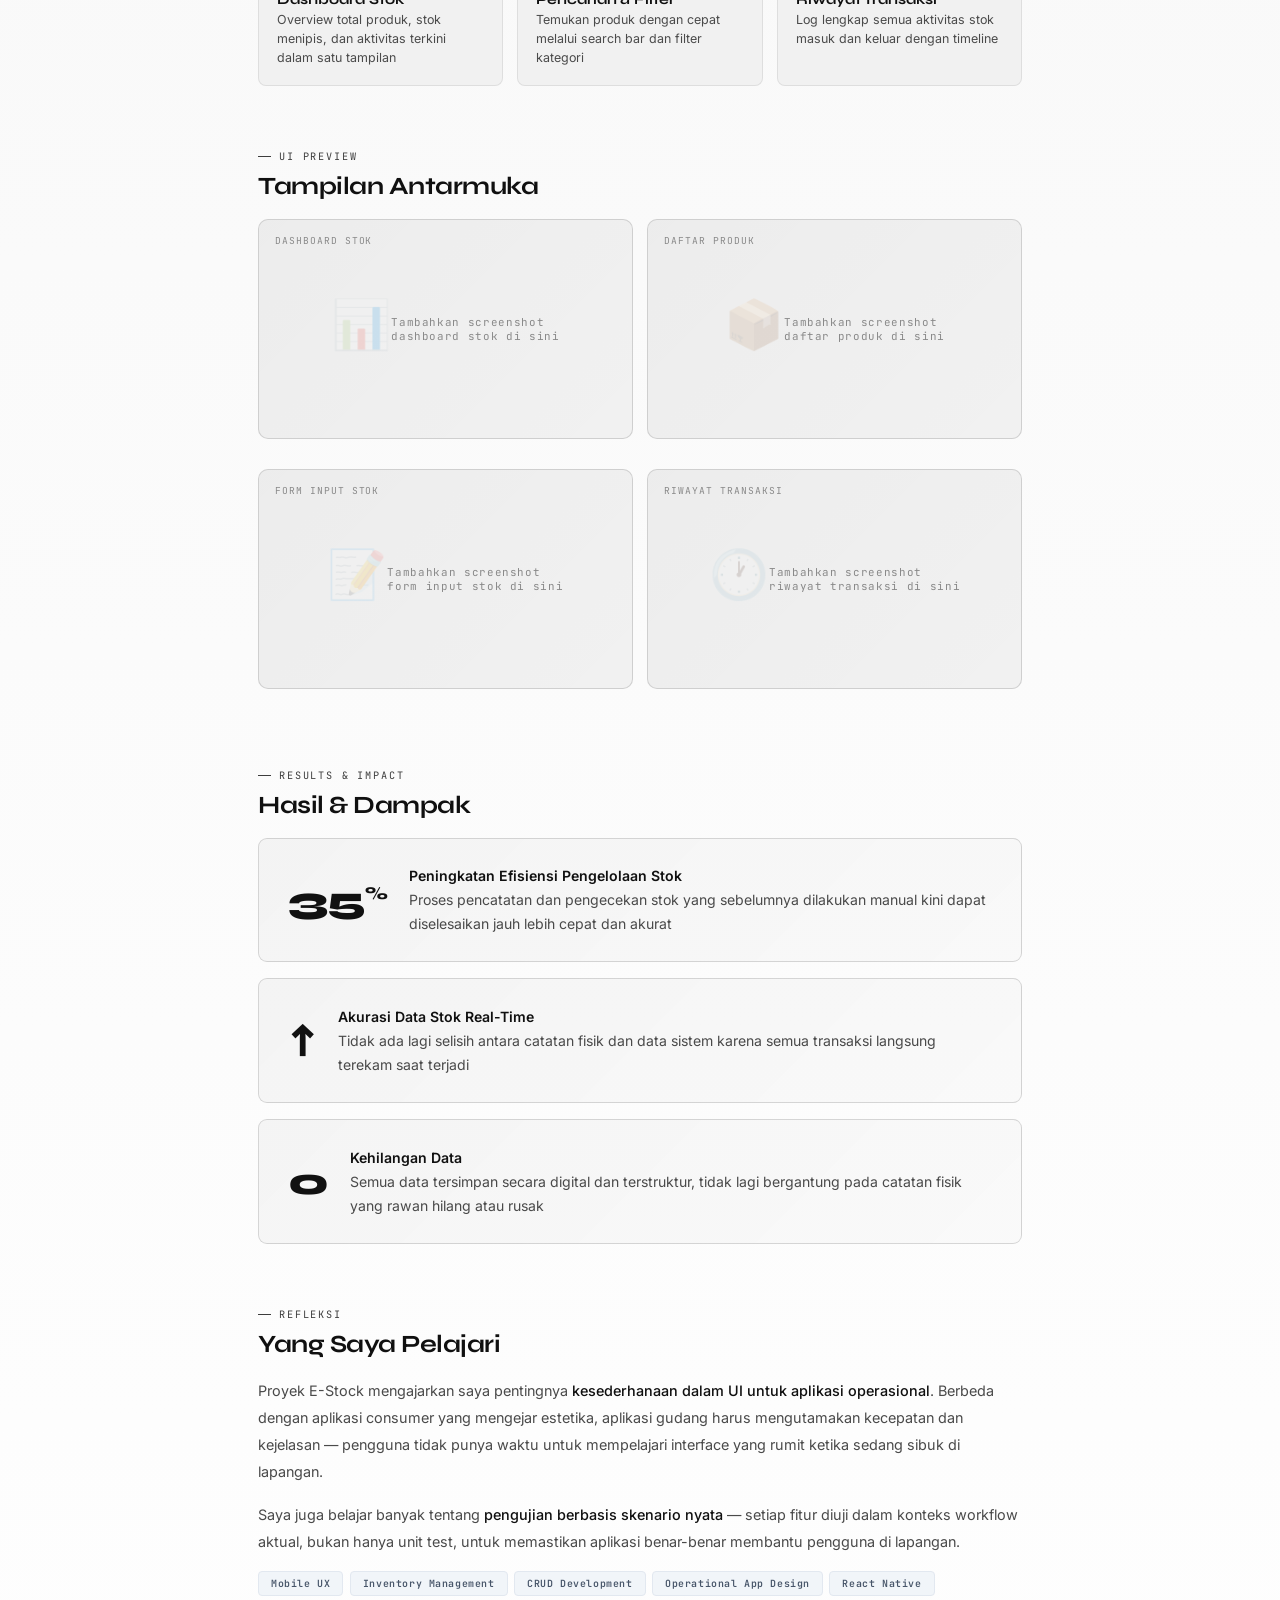
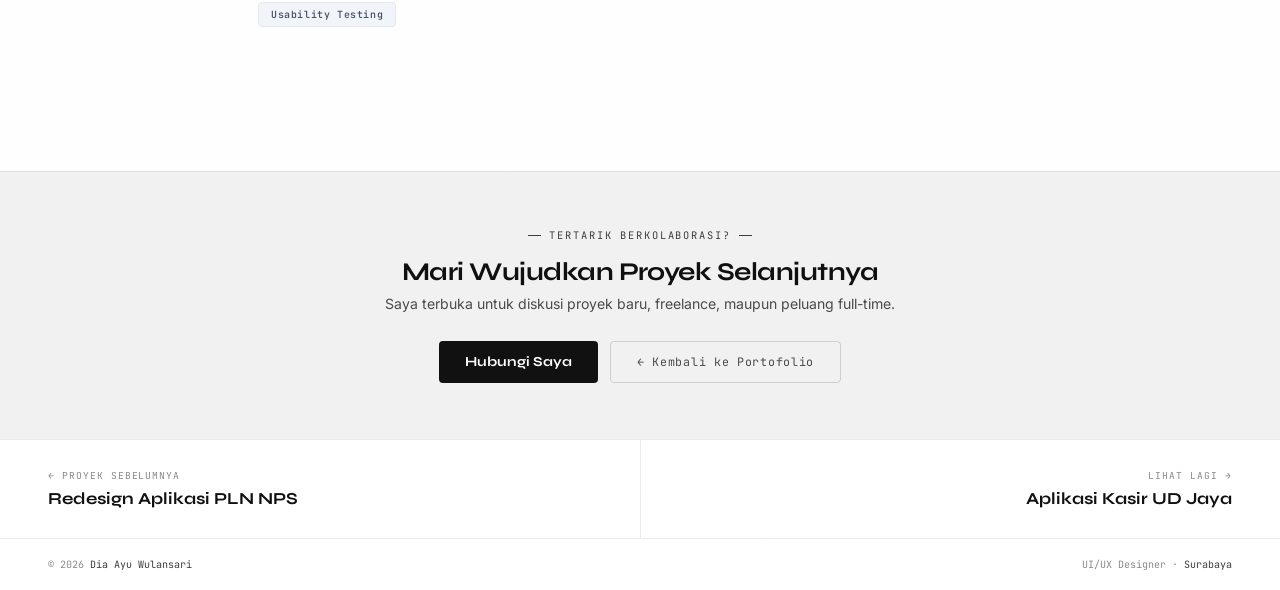
==== commit eb548dc7: "Update detail project" ====
--- a/Detail Page/project-estock.html
+++ b/Detail Page/project-estock.html
@@ -1,4 +1,3 @@
-<<<<<<< HEAD
 <!DOCTYPE html>
 <html lang="id">
 <head>
--- a/Detail Page/project-detail.css
+++ b/Detail Page/project-detail.css
@@ -1,120 +1,790 @@
-*{margin:0;padding:0;box-sizing:border-box}
-:root{--navy:#0B1D35;--navy2:#0F2544;--navy3:#162F52;--navy4:#1D3A62;--blue:#2563EB;--blue-h:#3B82F6;--accent:#60A5FA;--fg:#F8FAFC;--fg2:#CBD5E1;--fg3:#94A3B8;--border:rgba(255,255,255,.07);--border2:rgba(255,255,255,.12);--green:#34D399;--green-bg:rgba(16,185,129,.1);--green-b:rgba(16,185,129,.28);--purple:#A78BFA;--purple-bg:rgba(167,139,250,.08);--purple-b:rgba(167,139,250,.22)}
-html{scroll-behavior:smooth}
-body{font-family:'Inter',sans-serif;background:var(--navy);color:var(--fg);overflow-x:hidden;cursor:none}
-#cur{position:fixed;width:10px;height:10px;background:var(--accent);border-radius:50%;pointer-events:none;z-index:9999;transform:translate(-50%,-50%);transition:width .25s,height .25s}
-#cur-ring{position:fixed;width:34px;height:34px;border:1.5px solid rgba(96,165,250,.3);border-radius:50%;pointer-events:none;z-index:9998;transform:translate(-50%,-50%);transition:width .3s,height .3s}
-a,button{cursor:none}
-nav{position:fixed;top:0;left:0;right:0;z-index:200;display:flex;align-items:center;justify-content:space-between;padding:1rem 3rem;background:rgba(11,29,53,.92);backdrop-filter:blur(20px);border-bottom:1px solid var(--border)}
-.logo{font-family:'Syne',sans-serif;font-weight:800;font-size:1rem;letter-spacing:-.02em;text-decoration:none;color:var(--fg)}
-.logo span{color:var(--accent)}
-.back-btn{display:flex;align-items:center;gap:.5rem;font-family:'JetBrains Mono',monospace;font-size:.7rem;color:var(--fg3);text-decoration:none;letter-spacing:.08em;border:1px solid var(--border);padding:.42rem .95rem;border-radius:4px;transition:color .2s,border-color .2s}
-.back-btn:hover{color:var(--accent);border-color:rgba(96,165,250,.3)}
-.nav-tag{font-family:'JetBrains Mono',monospace;font-size:.66rem;color:var(--fg3);letter-spacing:.1em;text-transform:uppercase}
-
-.proj-hero{min-height:100vh;display:flex;flex-direction:column;justify-content:flex-end;padding:7rem 3rem 4rem;position:relative;overflow:hidden}
-.hero-bg{position:absolute;inset:0;z-index:0;background:radial-gradient(ellipse 65% 55% at 78% 50%,rgba(167,139,250,.1) 0%,rgba(37,99,235,.1) 50%,transparent 75%),var(--navy)}
-
-/* warehouse / box decorative */
-.box-deco{position:absolute;right:5%;top:50%;transform:translateY(-50%);z-index:1;display:flex;flex-direction:column;gap:1rem}
-.box-row{display:flex;gap:.75rem}
-.box{border-radius:6px;border:1px solid rgba(167,139,250,.15);display:flex;align-items:center;justify-content:center;font-size:1.1rem}
-.box.lg{width:80px;height:70px;background:rgba(167,139,250,.08)}
-.box.md{width:60px;height:60px;background:rgba(37,99,235,.1)}
-.box.sm{width:45px;height:45px;background:rgba(96,165,250,.06)}
-.box-label{position:absolute;top:.7rem;right:5%;font-family:'JetBrains Mono',monospace;font-size:.62rem;color:var(--purple);letter-spacing:.12em;text-transform:uppercase;opacity:.6}
-
-.hero-overlay{position:absolute;inset:0;background:linear-gradient(to right,rgba(11,29,53,.96) 50%,rgba(11,29,53,.4) 100%);z-index:2}
-.hero-content{position:relative;z-index:3}
-.eyebrow{font-family:'JetBrains Mono',monospace;font-size:.66rem;color:var(--accent);letter-spacing:.18em;text-transform:uppercase;margin-bottom:1.1rem;display:flex;align-items:center;gap:.6rem}
-.eyebrow::before{content:'';width:16px;height:1px;background:var(--accent)}
-.proj-title{font-family:'Syne',sans-serif;font-weight:800;font-size:clamp(2rem,5vw,4rem);letter-spacing:-.04em;line-height:1.02;margin-bottom:.9rem}
-.proj-sub{font-size:.95rem;color:var(--fg2);line-height:1.78;max-width:480px;margin-bottom:1.6rem;font-weight:300}
-.badge-row{display:flex;gap:.55rem;flex-wrap:wrap;margin-bottom:1.8rem}
-.badge{font-family:'JetBrains Mono',monospace;font-size:.61rem;letter-spacing:.08em;text-transform:uppercase;padding:.27rem .68rem;border-radius:2px}
-.bd-blue{background:rgba(37,99,235,.18);border:1px solid rgba(96,165,250,.28);color:var(--accent)}
-.bd-purple{background:var(--purple-bg);border:1px solid var(--purple-b);color:var(--purple)}
-.bd-green{background:var(--green-bg);border:1px solid var(--green-b);color:var(--green)}
-.bd-gray{background:rgba(255,255,255,.05);border:1px solid var(--border);color:var(--fg3)}
-.hero-meta{display:flex;gap:2.5rem;flex-wrap:wrap}
-.meta-item{border-left:2px solid var(--blue);padding-left:.85rem}
-.meta-lbl{font-family:'JetBrains Mono',monospace;font-size:.59rem;color:var(--fg3);letter-spacing:.12em;text-transform:uppercase;margin-bottom:.22rem}
-.meta-val{font-family:'Syne',sans-serif;font-size:.92rem;font-weight:700}
-
-.wrap{max-width:860px;margin:0 auto;padding:5rem 3rem}
-.sec{margin-bottom:4rem}
-.sec-ey{font-family:'JetBrains Mono',monospace;font-size:.64rem;color:var(--accent);letter-spacing:.18em;text-transform:uppercase;margin-bottom:.5rem;display:flex;align-items:center;gap:.5rem}
-.sec-ey::before{content:'';width:13px;height:1px;background:var(--accent)}
-.sec-h{font-family:'Syne',sans-serif;font-weight:700;font-size:1.55rem;letter-spacing:-.02em;margin-bottom:1.1rem}
-.sec-p{font-size:.9rem;color:var(--fg2);line-height:1.88;margin-bottom:1rem}
-.sec-p strong{color:var(--fg);font-weight:500}
-.cg3{display:grid;grid-template-columns:repeat(3,1fr);gap:.9rem}
-.cg2{display:grid;grid-template-columns:repeat(2,1fr);gap:.9rem}
-.ic{background:var(--navy2);border:1px solid var(--border);border-radius:8px;padding:1.1rem;transition:border-color .2s}
-.ic:hover{border-color:rgba(96,165,250,.18)}
-.ic-ico{font-size:1.35rem;margin-bottom:.55rem}
-.ic-lbl{font-family:'JetBrains Mono',monospace;font-size:.6rem;color:var(--fg3);letter-spacing:.1em;text-transform:uppercase;margin-bottom:.28rem}
-.ic-v{font-family:'Syne',sans-serif;font-size:.9rem;font-weight:700}
-.ic-s{font-size:.78rem;color:var(--fg2);margin-top:.2rem;line-height:1.5}
-.proc-list{display:flex;flex-direction:column}
-.proc-item{display:grid;grid-template-columns:44px 1fr;gap:1.4rem;padding:1.5rem 0;border-top:1px solid var(--border)}
-.proc-item:last-child{border-bottom:1px solid var(--border)}
-.proc-n{font-family:'Syne',sans-serif;font-size:1.9rem;font-weight:800;color:rgba(96,165,250,.14);letter-spacing:-.05em;padding-top:.05rem}
-.proc-t{font-family:'Syne',sans-serif;font-size:.98rem;font-weight:700;margin-bottom:.4rem}
-.proc-d{font-size:.86rem;color:var(--fg2);line-height:1.78}
-.proc-tags{display:flex;gap:.38rem;flex-wrap:wrap;margin-top:.6rem}
-.ptag{font-family:'JetBrains Mono',monospace;font-size:.59rem;color:var(--fg3);border:1px solid var(--border);padding:.17rem .52rem;border-radius:2px;letter-spacing:.05em}
-.mock{background:var(--navy2);border:1px solid var(--border);border-radius:10px;padding:2.2rem;margin-bottom:1rem;display:flex;align-items:center;justify-content:center;min-height:220px;position:relative;overflow:hidden}
-.mock::before{content:'';position:absolute;inset:0;background:linear-gradient(135deg,rgba(167,139,250,.05),transparent)}
-.mock-lbl{position:absolute;top:.9rem;left:1rem;font-family:'JetBrains Mono',monospace;font-size:.6rem;color:var(--fg3);letter-spacing:.1em;text-transform:uppercase}
-.mock-inner{text-align:center;position:relative}
-.mock-ico{font-size:3rem;opacity:.35;display:block;margin-bottom:.65rem}
-.mock-note{font-family:'JetBrains Mono',monospace;font-size:.68rem;color:var(--fg3);letter-spacing:.06em}
-.res-card{background:linear-gradient(135deg,rgba(37,99,235,.12),rgba(96,165,250,.05));border:1px solid rgba(96,165,250,.2);border-radius:9px;padding:1.6rem 1.8rem;display:flex;align-items:center;gap:1.4rem;margin-bottom:1rem}
-.res-num{font-family:'Syne',sans-serif;font-size:2.4rem;font-weight:800;color:var(--accent);letter-spacing:-.04em;white-space:nowrap}
-.res-num sup{font-size:1.1rem}
-.res-d{font-size:.88rem;color:var(--fg2);line-height:1.7}
-.res-d strong{color:var(--fg);font-weight:600}
-.tags-row{display:flex;gap:.5rem;flex-wrap:wrap;margin-top:.5rem}
-.tg{font-family:'JetBrains Mono',monospace;font-size:.62rem;color:var(--fg3);border:1px solid var(--border);padding:.2rem .6rem;border-radius:2px;letter-spacing:.06em}
-
-/* CRUD table visual */
-.crud-table{background:var(--navy2);border:1px solid var(--border);border-radius:9px;overflow:hidden;margin:1.2rem 0}
-.crud-header{display:grid;grid-template-columns:2fr 1fr 1fr 1fr;gap:0;border-bottom:1px solid var(--border);background:rgba(96,165,250,.06)}
-.crud-header div{padding:.65rem 1rem;font-family:'JetBrains Mono',monospace;font-size:.63rem;color:var(--fg3);letter-spacing:.08em;text-transform:uppercase;border-right:1px solid var(--border)}
-.crud-header div:last-child{border-right:none}
-.crud-row{display:grid;grid-template-columns:2fr 1fr 1fr 1fr;border-bottom:1px solid var(--border)}
-.crud-row:last-child{border-bottom:none}
-.crud-row div{padding:.65rem 1rem;font-size:.82rem;color:var(--fg2);border-right:1px solid var(--border)}
-.crud-row div:last-child{border-right:none}
-.crud-row div:first-child{color:var(--fg)}
-.crud-badge{display:inline-block;font-family:'JetBrains Mono',monospace;font-size:.58rem;padding:.15rem .45rem;border-radius:2px}
-.cb-green{background:var(--green-bg);color:var(--green);border:1px solid var(--green-b)}
-.cb-red{background:rgba(239,68,68,.08);color:#FCA5A5;border:1px solid rgba(239,68,68,.2)}
-
-.proj-nav{display:grid;grid-template-columns:1fr 1fr;border-top:1px solid var(--border)}
-.pn{padding:1.8rem 3rem;text-decoration:none;display:block;transition:background .2s}
-.pn:hover{background:rgba(255,255,255,.02)}
-.pn.right{border-left:1px solid var(--border);text-align:right}
-.pn-dir{font-family:'JetBrains Mono',monospace;font-size:.6rem;color:var(--fg3);letter-spacing:.1em;text-transform:uppercase;margin-bottom:.38rem}
-.pn-name{font-family:'Syne',sans-serif;font-size:1.05rem;font-weight:700;color:var(--fg)}
-footer{border-top:1px solid var(--border);padding:1.2rem 3rem;display:flex;justify-content:space-between;align-items:center}
-.ft{font-family:'JetBrains Mono',monospace;font-size:.63rem;color:var(--fg3)}
-.ft span{color:var(--accent)}
-
-@media(max-width:768px){
-  nav{padding:1rem 1.5rem}
-  .proj-hero,.wrap{padding-left:1.5rem;padding-right:1.5rem}
-  .box-deco{display:none}
-  .hero-overlay{background:rgba(11,29,53,.95)}
-  .proj-title{font-size:2.1rem}
-  .cg3,.cg2{grid-template-columns:1fr}
-  .hero-meta{gap:1.4rem}
-  .res-card{flex-direction:column;gap:.7rem}
-  .proc-item{grid-template-columns:36px 1fr}
-  .crud-header,.crud-row{grid-template-columns:1fr 1fr}
-  .crud-header div:nth-child(3),.crud-header div:nth-child(4),.crud-row div:nth-child(3),.crud-row div:nth-child(4){display:none}
-  .proj-nav{grid-template-columns:1fr}
-  .pn.right{border-left:none;border-top:1px solid var(--border);text-align:left}
-  footer{flex-direction:column;gap:.4rem;text-align:center}
+* {
+    margin: 0;
+    padding: 0;
+    box-sizing: border-box;
+}
+
+:root {
+    /* ─── WARNA UTAMA HALAMAN (LIGHT MODE) ─── */
+    --navy:      #FFFFFF;     
+    --navy2:     #F1F1F1;     
+    --navy3:     #FFFFFF;     
+    --navy4:     #E4E4E4;     
+    --blue:      #111111;     
+    --blue-h:    #333333;     
+    --accent:    #3D3D3D;     
+    --accent2:   #8A8A8A;     
+    --silver:    #D4D4D4;     
+    --silver2:   #B0B0B0;     
+    --silver3:   #808080;     
+    --light-bg:  #F5F5F5;     
+    --white:     #FFFFFF;     
+    --fg:        #101010;     
+    --fg2:       #4A4A4A;     
+    --fg3:       #8A8A8A;     
+    --border:    rgba(0,0,0,0.08);
+    --border2:   rgba(0,0,0,0.14);
+    
+    /* ─── WARNA PASTEL TERANG UNTUK BADGE & TAGS ─── */
+    --green:     #059669;       
+    --green-bg:  #D1FAE5;
+    --green-b:   #A7F3D0;
+    
+    --purple:    #7E22CE;      
+    --purple-bg: #F3E8FF;
+    --purple-b:  #E9D5FF;
+    
+    --red:       #DC2626;
+    --red-bg:    #FEE2E2;
+    --red-b:     #FECACA;
+}
+
+html {
+    scroll-behavior: smooth;
+}
+
+body {
+    font-family: 'Inter', sans-serif;
+    background: linear-gradient(to bottom, #F1F1F1, #FFFFFF);
+    color: var(--fg);
+    overflow-x: hidden;
+    cursor: none;
+}
+
+/* ─── CUSTOM CURSOR ─── */
+#cur {
+    position: fixed;
+    width: 10px;
+    height: 10px;
+    background: var(--accent);
+    border-radius: 50%;
+    pointer-events: none;
+    z-index: 9999;
+    transform: translate(-50%, -50%);
+    transition: width .25s, height .25s;
+}
+
+#cur-ring {
+    position: fixed;
+    width: 34px;
+    height: 34px;
+    border: 1.5px solid rgba(0,0,0,.22);
+    border-radius: 50%;
+    pointer-events: none;
+    z-index: 9998;
+    transform: translate(-50%, -50%);
+    transition: width .3s, height .3s;
+}
+
+a, button {
+    cursor: none;
+}
+
+/* ─── NAVIGATION ─── */
+nav {
+    position: fixed;
+    top: 0;
+    left: 0;
+    right: 0;
+    z-index: 200;
+    display: flex;
+    align-items: center;
+    justify-content: space-between;
+    padding: 1rem 3rem;
+    background: rgba(255, 255, 255, .85);
+    backdrop-filter: blur(20px);
+    border-bottom: 1px solid var(--border);
+}
+
+.logo {
+    font-family: 'Syne', sans-serif;
+    font-weight: 800;
+    font-size: 1rem;
+    letter-spacing: -.02em;
+    text-decoration: none;
+    color: var(--fg);
+}
+
+.logo span {
+    color: var(--accent);
+}
+
+.back-btn {
+    display: flex;
+    align-items: center;
+    gap: .5rem;
+    font-family: 'JetBrains Mono', monospace;
+    font-size: .7rem;
+    color: var(--fg3);
+    text-decoration: none;
+    letter-spacing: .08em;
+    border: 1px solid var(--border);
+    padding: .42rem .95rem;
+    border-radius: 4px;
+    transition: color .2s, border-color .2s;
+}
+
+.back-btn:hover {
+    color: var(--blue);
+    border-color: rgba(0,0,0,.25);
+}
+
+.nav-tag {
+    font-family: 'JetBrains Mono', monospace;
+    font-size: .66rem;
+    color: var(--fg3);
+    letter-spacing: .1em;
+    text-transform: uppercase;
+}
+
+/* ─── PROJ HERO ─── */
+.proj-hero {
+    min-height: 100vh;
+    display: flex;
+    flex-direction: column;
+    justify-content: flex-end;
+    padding: 5rem 3rem 4rem; 
+    position: relative;
+    overflow: hidden;
+}
+
+.hero-bg {
+    position: absolute;
+    inset: 0;
+    z-index: 0;
+    background: radial-gradient(ellipse 65% 55% at 78% 50%, rgba(0,0,0,.03) 0%, rgba(0,0,0,.01) 50%, transparent 75%), linear-gradient(to bottom, #F1F1F1, #FFFFFF);
+}
+
+/* Warehouse / Box Decorative */
+.box-deco {
+    position: absolute;
+    right: 5%;
+    top: 50%;
+    transform: translateY(-50%);
+    z-index: 1;
+    display: flex;
+    flex-direction: column;
+    gap: 1rem;
+}
+
+.box-row {
+    display: flex;
+    gap: .75rem;
+}
+
+.box {
+    border-radius: 6px;
+    border: 1px solid rgba(0, 0, 0, .08);
+    display: flex;
+    align-items: center;
+    justify-content: center;
+    font-size: 1.1rem;
+}
+
+.box.lg {
+    width: 80px;
+    height: 70px;
+    background: rgba(0, 0, 0, .02);
+}
+
+.box.md {
+    width: 60px;
+    height: 60px;
+    background: rgba(0, 0, 0, .03);
+}
+
+.box.sm {
+    width: 45px;
+    height: 45px;
+    background: rgba(0, 0, 0, .01);
+}
+
+.box-label {
+    position: absolute;
+    top: .7rem;
+    right: 5%;
+    font-family: 'JetBrains Mono', monospace;
+    font-size: .62rem;
+    color: var(--fg3);
+    letter-spacing: .12em;
+    text-transform: uppercase;
+    opacity: .6;
+}
+
+.hero-overlay {
+    position: absolute;
+    inset: 0;
+    background: linear-gradient(to right, rgba(255, 255, 255, .96) 50%, rgba(255, 255, 255, .5) 100%);
+    z-index: 2;
+}
+
+.hero-content {
+    position: relative;
+    z-index: 3;
+}
+
+.eyebrow {
+    font-family: 'JetBrains Mono', monospace;
+    font-size: .66rem;
+    color: var(--accent);
+    letter-spacing: .18em;
+    text-transform: uppercase;
+    margin-bottom: 1.1rem;
+    display: flex;
+    align-items: center;
+    gap: .6rem;
+}
+
+.eyebrow::before {
+    content: '';
+    width: 16px;
+    height: 1px;
+    background: var(--accent);
+}
+
+/* ─── JUDUL STRIP / OUTLINE ─── */
+.proj-title {
+    font-family: 'Syne', sans-serif;
+    font-weight: 800;
+    font-size: clamp(2rem, 5vw, 4rem);
+    letter-spacing: -.04em;
+    line-height: 1.02;
+    margin-bottom: .9rem;
+    -webkit-text-stroke: 1px #696969;
+    color: transparent;
+}
+
+.proj-sub {
+    font-size: .95rem;
+    color: var(--fg2);
+    line-height: 1.78;
+    max-width: 480px;
+    margin-bottom: 1.6rem;
+    font-weight: 300;
+}
+
+/* ─── BADGES (DIUBAH MENJADI PASTEL) ─── */
+.badge-row {
+    display: flex;
+    gap: .55rem;
+    flex-wrap: wrap;
+    margin-bottom: 1.8rem;
+}
+
+.badge {
+    font-family: 'JetBrains Mono', monospace;
+    font-size: .61rem;
+    letter-spacing: .08em;
+    text-transform: uppercase;
+    padding: .35rem .75rem; /* Dibuat sedikit lebih tebal agar warna pastelnya terlihat */
+    border-radius: 4px; /* Sudut sedikit membulat */
+    font-weight: 600; /* Teks lebih tebal agar kontras */
+}
+
+/* Pastel Blue */
+.bd-blue {
+    background: #DBEAFE;
+    border: 1px solid #BFDBFE;
+    color: #2563EB;
+}
+
+/* Pastel Purple */
+.bd-purple {
+    background: var(--purple-bg);
+    border: 1px solid var(--purple-b);
+    color: var(--purple);
+}
+
+/* Pastel Green (Cocok untuk HKI TERDAFTAR dll) */
+.bd-green {
+    background: var(--green-bg);
+    border: 1px solid var(--green-b);
+    color: var(--green);
+}
+
+/* Pastel Slate/Gray (Default untuk yang lain) */
+.bd-gray {
+    background: #F1F5F9;
+    border: 1px solid #E2E8F0;
+    color: #475569;
+}
+
+.hero-meta {
+    display: flex;
+    gap: 2.5rem;
+    flex-wrap: wrap;
+}
+
+.meta-item {
+    border-left: 2px solid var(--blue);
+    padding-left: .85rem;
+}
+
+.meta-lbl {
+    font-family: 'JetBrains Mono', monospace;
+    font-size: .59rem;
+    color: var(--fg3);
+    letter-spacing: .12em;
+    text-transform: uppercase;
+    margin-bottom: .22rem;
+}
+
+.meta-val {
+    font-family: 'Syne', sans-serif;
+    font-size: .92rem;
+    font-weight: 700;
+    color: var(--fg);
+}
+
+/* ─── CONTENT WRAPPER ─── */
+.wrap {
+    max-width: 860px;
+    margin: 0 auto;
+    padding: 5rem 3rem;
+}
+
+.sec {
+    margin-bottom: 4rem;
+}
+
+.sec-ey {
+    font-family: 'JetBrains Mono', monospace;
+    font-size: .64rem;
+    color: var(--accent);
+    letter-spacing: .18em;
+    text-transform: uppercase;
+    margin-bottom: .5rem;
+    display: flex;
+    align-items: center;
+    gap: .5rem;
+}
+
+.sec-ey::before {
+    content: '';
+    width: 13px;
+    height: 1px;
+    background: var(--accent);
+}
+
+.sec-h {
+    font-family: 'Syne', sans-serif;
+    font-weight: 700;
+    font-size: 1.55rem;
+    letter-spacing: -.02em;
+    margin-bottom: 1.1rem;
+    color: var(--fg);
+}
+
+.sec-p {
+    font-size: .9rem;
+    color: var(--fg2);
+    line-height: 1.88;
+    margin-bottom: 1rem;
+}
+
+.sec-p strong {
+    color: var(--fg);
+    font-weight: 500;
+}
+
+.cg3 {
+    display: grid;
+    grid-template-columns: repeat(3, 1fr);
+    gap: .9rem;
+}
+
+.cg2 {
+    display: grid;
+    grid-template-columns: repeat(2, 1fr);
+    gap: .9rem;
+}
+
+/* Info Cards / Grid Items */
+.ic {
+    background: var(--navy2);
+    border: 1px solid var(--border);
+    border-radius: 8px;
+    padding: 1.1rem;
+    transition: border-color .2s;
+}
+
+.ic:hover {
+    border-color: rgba(0, 0, 0, .14);
+}
+
+.ic-ico {
+    font-size: 1.35rem;
+    margin-bottom: .55rem;
+}
+
+.ic-lbl {
+    font-family: 'JetBrains Mono', monospace;
+    font-size: .6rem;
+    color: var(--fg3);
+    letter-spacing: .1em;
+    text-transform: uppercase;
+    margin-bottom: .28rem;
+}
+
+.ic-v {
+    font-family: 'Syne', sans-serif;
+    font-size: .9rem;
+    font-weight: 700;
+    color: var(--fg);
+}
+
+.ic-s {
+    font-size: .78rem;
+    color: var(--fg2);
+    margin-top: .2rem;
+    line-height: 1.5;
+}
+
+/* Design Process List */
+.proc-list {
+    display: flex;
+    flex-direction: column;
+}
+
+.proc-item {
+    display: grid;
+    grid-template-columns: 44px 1fr;
+    gap: 1.4rem;
+    padding: 1.5rem 0;
+    border-top: 1px solid var(--border);
+}
+
+.proc-item:last-child {
+    border-bottom: 1px solid var(--border);
+}
+
+.proc-n {
+    font-family: 'Syne', sans-serif;
+    font-size: 1.9rem;
+    font-weight: 800;
+    color: rgba(0, 0, 0, .07);
+    letter-spacing: -.05em;
+    padding-top: .05rem;
+}
+
+.proc-t {
+    font-family: 'Syne', sans-serif;
+    font-size: .98rem;
+    font-weight: 700;
+    margin-bottom: .4rem;
+    color: var(--fg);
+}
+
+.proc-d {
+    font-size: .86rem;
+    color: var(--fg2);
+    line-height: 1.78;
+}
+
+/* Tags in process and results (Diubah ke pastel) */
+.proc-tags, .tags-row {
+    display: flex;
+    gap: .4rem;
+    flex-wrap: wrap;
+    margin-top: .6rem;
+}
+
+.ptag, .tg {
+    font-family: 'JetBrains Mono', monospace;
+    font-size: .62rem;
+    color: #475569;
+    background: #F1F5F9; /* Slate pastel background */
+    border: 1px solid #E2E8F0;
+    padding: .3rem .75rem;
+    border-radius: 4px;
+    letter-spacing: .06em;
+    font-weight: 600;
+}
+
+/* Mockup Container */
+.mock {
+    background: var(--navy2);
+    border: 1px solid var(--border2);
+    border-radius: 10px;
+    padding: 2.2rem;
+    margin-bottom: 1rem;
+    display: flex;
+    align-items: center;
+    justify-content: center;
+    min-height: 220px;
+    position: relative;
+    overflow: hidden;
+}
+
+.mock::before {
+    content: '';
+    position: absolute;
+    inset: 0;
+    background: linear-gradient(135deg, rgba(0,0,0,.02), transparent);
+}
+
+.mock-lbl {
+    position: absolute;
+    top: .9rem;
+    left: 1rem;
+    font-family: 'JetBrains Mono', monospace;
+    font-size: .6rem;
+    color: var(--fg3);
+    letter-spacing: .1em;
+    text-transform: uppercase;
+}
+
+.mock-inner {
+    display: flex;
+    justify-content: center;
+    align-items: center;
+    width: 100%;
+    height: 100%;
+    overflow: hidden;
+}
+
+.mock-img {
+    width: 100%;
+    height: 100%;
+    object-fit: cover;
+    border-radius: 8px;
+}
+
+.mock-ico {
+    font-size: 3rem;
+    opacity: .15;
+    display: block;
+    margin-bottom: .65rem;
+    color: var(--fg);
+}
+
+.mock-note {
+    font-family: 'JetBrains Mono', monospace;
+    font-size: .68rem;
+    color: var(--fg3);
+    letter-spacing: .06em;
+}
+
+/* Impact / Results Card */
+.res-card {
+    background: linear-gradient(135deg, rgba(0, 0, 0, .03), rgba(0, 0, 0, .01));
+    border: 1px solid var(--border2);
+    border-radius: 9px;
+    padding: 1.6rem 1.8rem;
+    display: flex;
+    align-items: center;
+    gap: 1.4rem;
+    margin-bottom: 1rem;
+}
+
+.res-num {
+    font-family: 'Syne', sans-serif;
+    font-size: 2.4rem;
+    font-weight: 800;
+    color: var(--blue);
+    letter-spacing: -.04em;
+    white-space: nowrap;
+}
+
+.res-num sup {
+    font-size: 1.1rem;
+}
+
+.res-d {
+    font-size: .88rem;
+    color: var(--fg2);
+    line-height: 1.7;
+}
+
+.res-d strong {
+    color: var(--fg);
+    font-weight: 600;
+}
+
+/* CRUD Table Visual components */
+.crud-table {
+    background: var(--navy3);
+    border: 1px solid var(--border);
+    border-radius: 9px;
+    overflow: hidden;
+    margin: 1.2rem 0;
+}
+
+.crud-header {
+    display: grid;
+    grid-template-columns: 2fr 1fr 1fr 1fr;
+    gap: 0;
+    border-bottom: 1px solid var(--border);
+    background: rgba(0, 0, 0, .03);
+}
+
+.crud-header div {
+    padding: .65rem 1rem;
+    font-family: 'JetBrains Mono', monospace;
+    font-size: .63rem;
+    color: var(--fg3);
+    letter-spacing: .08em;
+    text-transform: uppercase;
+    border-right: 1px solid var(--border);
+}
+
+.crud-header div:last-child {
+    border-right: none;
+}
+
+.crud-row {
+    display: grid;
+    grid-template-columns: 2fr 1fr 1fr 1fr;
+    border-bottom: 1px solid var(--border);
+}
+
+.crud-row:last-child {
+    border-bottom: none;
+}
+
+.crud-row div {
+    padding: .65rem 1rem;
+    font-size: .82rem;
+    color: var(--fg2);
+    border-right: 1px solid var(--border);
+}
+
+.crud-row div:last-child {
+    border-right: none;
+}
+
+.crud-row div:first-child {
+    color: var(--fg);
+}
+
+.crud-badge {
+    display: inline-block;
+    font-family: 'JetBrains Mono', monospace;
+    font-size: .58rem;
+    padding: .2rem .5rem;
+    border-radius: 4px;
+    font-weight: 600;
+}
+
+.cb-green {
+    background: var(--green-bg);
+    color: var(--green);
+    border: 1px solid var(--green-b);
+}
+
+.cb-red {
+    background: var(--red-bg);
+    color: var(--red);
+    border: 1px solid var(--red-b);
+}
+
+/* Next / Prev Project Navigation */
+.proj-nav {
+    display: grid;
+    grid-template-columns: 1fr 1fr;
+    border-top: 1px solid var(--border);
+}
+
+.pn {
+    padding: 1.8rem 3rem;
+    text-decoration: none;
+    display: block;
+    transition: background .2s;
+}
+
+.pn:hover {
+    background: rgba(0, 0, 0, .02);
+}
+
+.pn.right {
+    border-left: 1px solid var(--border);
+    text-align: right;
+}
+
+.pn-dir {
+    font-family: 'JetBrains Mono', monospace;
+    font-size: .6rem;
+    color: var(--fg3);
+    letter-spacing: .1em;
+    text-transform: uppercase;
+    margin-bottom: .38rem;
+}
+
+.pn-name {
+    font-family: 'Syne', sans-serif;
+    font-size: 1.05rem;
+    font-weight: 700;
+    color: var(--fg);
+}
+
+/* FOOTER */
+footer {
+    border-top: 1px solid var(--border);
+    padding: 1.2rem 3rem;
+    display: flex;
+    justify-content: space-between;
+    align-items: center;
+    background: #FFFFFF;
+}
+
+.ft {
+    font-family: 'JetBrains Mono', monospace;
+    font-size: .63rem;
+    color: var(--fg3);
+}
+
+.ft span {
+    color: var(--accent);
+}
+
+/* ─── RESPONSIVE LAYOUTS ─── */
+@media(max-width:768px) {
+    nav {
+        padding: 1rem 1.5rem;
+    }
+    .proj-hero, .wrap {
+        padding-left: 1.5rem;
+        padding-right: 1.5rem;
+    }
+    .box-deco {
+        display: none;
+    }
+    .hero-overlay {
+        background: rgba(255, 255, 255, .97);
+    }
+    .proj-title {
+        font-size: 2.1rem;
+    }
+    .cg3, .cg2 {
+        grid-template-columns: 1fr;
+    }
+    .hero-meta {
+        gap: 1.4rem;
+    }
+    .res-card {
+        flex-direction: column;
+        gap: .7rem;
+    }
+    .proc-item {
+        grid-template-columns: 36px 1fr;
+    }
+    .crud-header, .crud-row {
+        grid-template-columns: 1fr 1fr;
+    }
+    .crud-header div:nth-child(3), .crud-header div:nth-child(4), .crud-row div:nth-child(3), .crud-row div:nth-child(4) {
+        display: none;
+    }
+    .proj-nav {
+        grid-template-columns: 1fr;
+    }
+    .pn.right {
+        border-left: none;
+        border-top: 1px solid var(--border);
+        text-align: left;
+    }
+    footer {
+        flex-direction: column;
+        gap: .4rem;
+        text-align: center;
+    }
 }
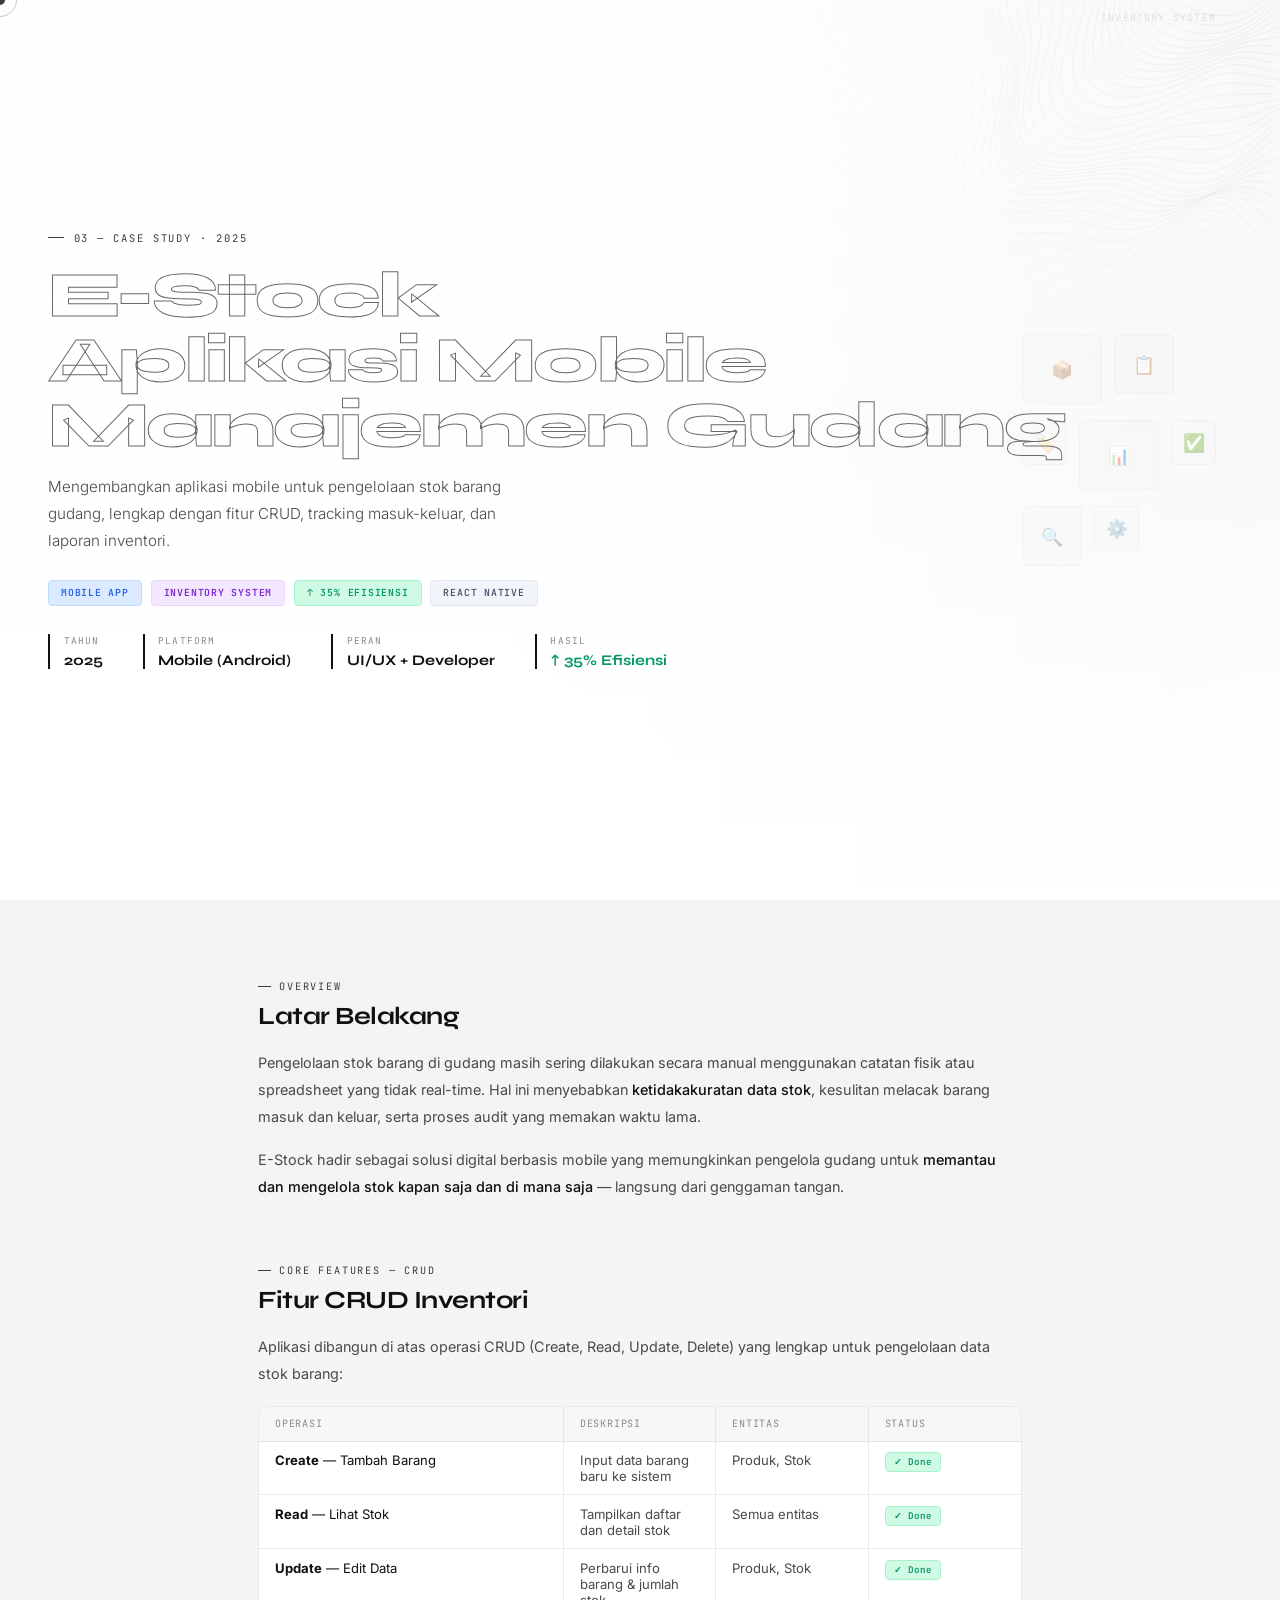
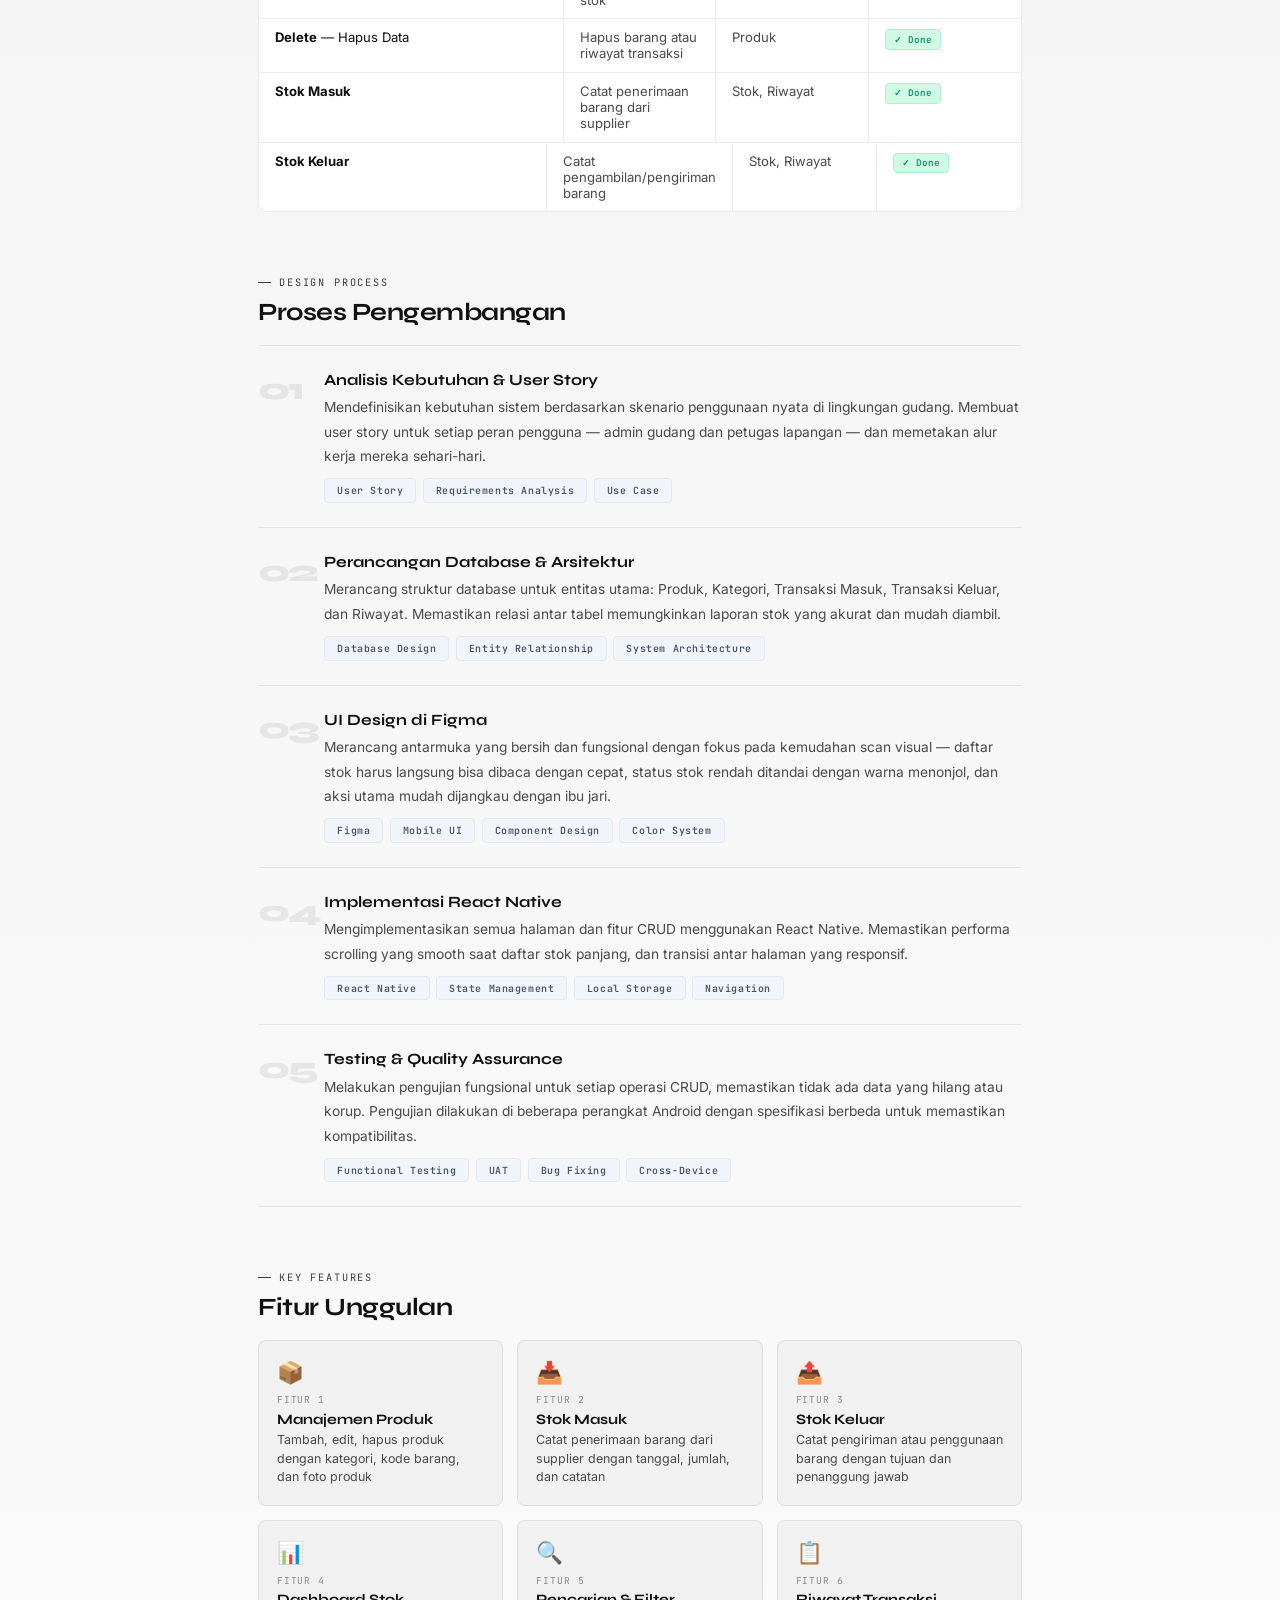
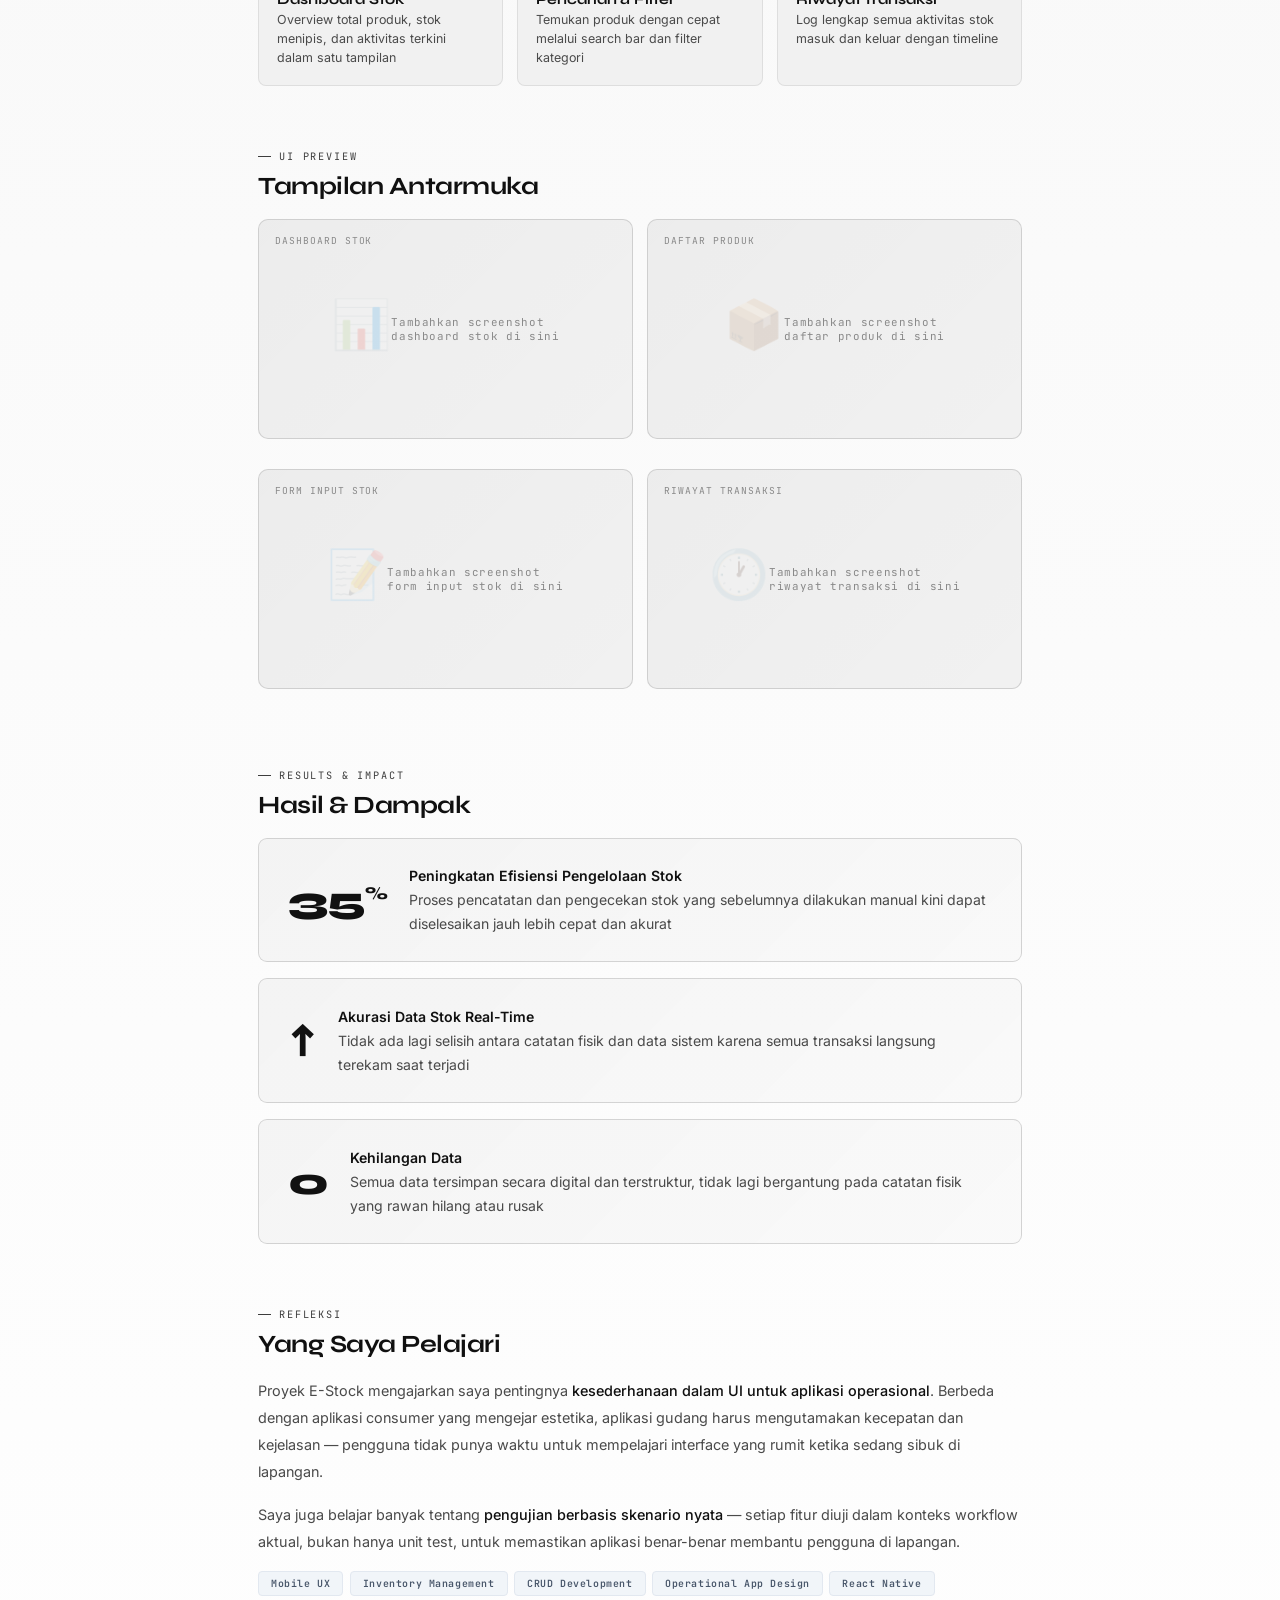
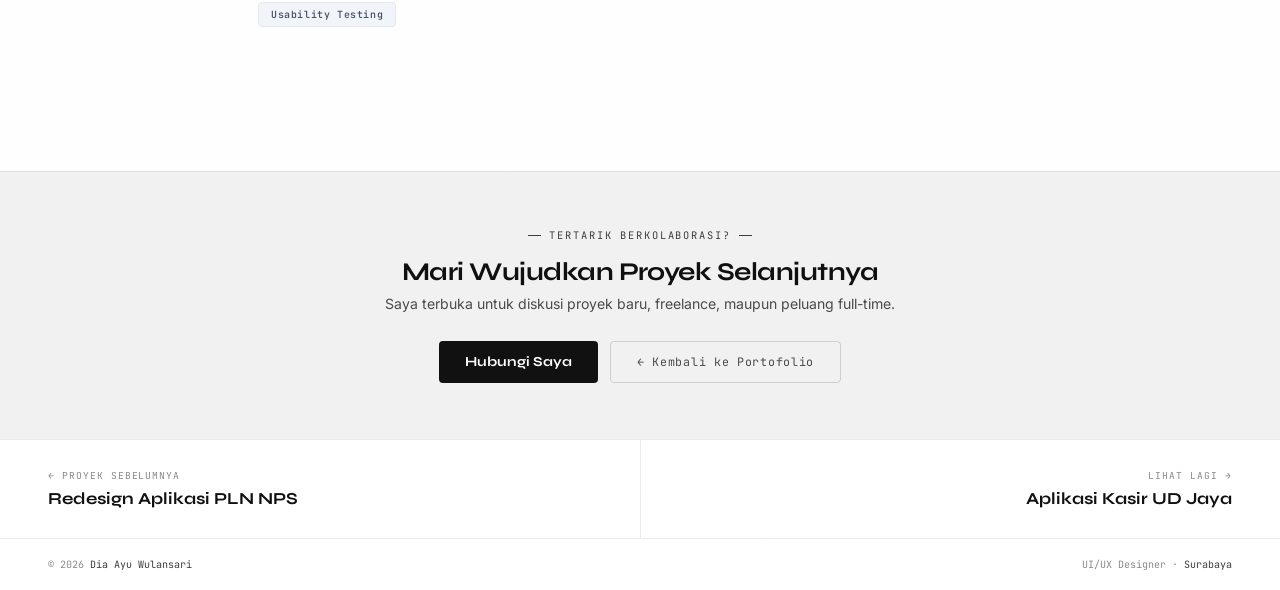
==== commit b6205cd7: "Revisi detail project" ====
--- a/Detail Page/project-estock.html
+++ b/Detail Page/project-estock.html
@@ -20,6 +20,9 @@
 
 <div class="proj-hero">
   <div class="hero-bg"></div>
+  
+  <canvas id="topoCanvas"></canvas>
+
   <div class="box-label">Inventory System</div>
   <div class="box-deco">
     <div class="box-row">
@@ -39,7 +42,9 @@
   <div class="hero-overlay"></div>
   <div class="hero-content">
     <div class="eyebrow">03 — Case Study · 2025</div>
-    <h1 class="proj-title">E-Stock<br>Aplikasi Mobile<br><span style="-webkit-text-stroke:1px rgba(248,250,252,.18);color:transparent">Manajemen Gudang</span></h1>
+    
+    <h1 class="proj-title">E-Stock<br>Aplikasi Mobile<br><span style="-webkit-text-stroke:1px #696969;color:transparent">Manajemen Gudang</span></h1>
+    
     <p class="proj-sub">Mengembangkan aplikasi mobile untuk pengelolaan stok barang gudang, lengkap dengan fitur CRUD, tracking masuk-keluar, dan laporan inventori.</p>
     <div class="badge-row">
       <span class="badge bd-blue">Mobile App</span>
@@ -279,7 +284,7 @@
   <p style="font-size:.88rem;color:var(--fg2);margin-bottom:1.8rem">Saya terbuka untuk diskusi proyek baru, freelance, maupun peluang full-time.</p>
   <div style="display:flex;gap:.8rem;justify-content:center;flex-wrap:wrap">
     <a href="mailto:diaayuwulansari@gmail.com" style="background:var(--blue);color:#fff;padding:.75rem 1.6rem;border-radius:4px;font-family:'Syne',sans-serif;font-weight:700;font-size:.86rem;text-decoration:none">Hubungi Saya</a>
-    <a href="index.html" style="border:1px solid var(--border2);color:var(--fg2);padding:.75rem 1.6rem;background:transparent;font-family:'JetBrains Mono',monospace;font-size:.73rem;letter-spacing:.06em;border-radius:4px;text-decoration:none">← Kembali ke Portofolio</a>
+    <a href="../index.html" style="border:1px solid var(--border2);color:var(--fg2);padding:.75rem 1.6rem;background:transparent;font-family:'JetBrains Mono',monospace;font-size:.73rem;letter-spacing:.06em;border-radius:4px;text-decoration:none">← Kembali ke Portofolio</a>
   </div>
 </div>
 
@@ -298,15 +303,8 @@
   <div class="ft">© 2026 <span>Dia Ayu Wulansari</span></div>
   <div class="ft">UI/UX Designer · <span>Surabaya</span></div>
 </footer>
-<script>
-const cur=document.getElementById('cur'),ring=document.getElementById('cur-ring');
-let mx=0,my=0,rx=0,ry=0;
-document.addEventListener('mousemove',e=>{mx=e.clientX;my=e.clientY;cur.style.left=mx+'px';cur.style.top=my+'px'});
-(function a(){rx+=(mx-rx)*.1;ry+=(my-ry)*.1;ring.style.left=rx+'px';ring.style.top=ry+'px';requestAnimationFrame(a)})();
-document.querySelectorAll('a,button').forEach(el=>{
-  el.addEventListener('mouseenter',()=>{cur.style.width='18px';cur.style.height='18px';ring.style.width='50px';ring.style.height='50px'});
-  el.addEventListener('mouseleave',()=>{cur.style.width='10px';cur.style.height='10px';ring.style.width='34px';ring.style.height='34px'});
-});
-</script>
+
+<script src="../script.js"></script>
+
 </body>
 </html>
--- a/Detail Page/project-detail.css
+++ b/Detail Page/project-detail.css
@@ -142,8 +142,11 @@
     min-height: 100vh;
     display: flex;
     flex-direction: column;
-    justify-content: flex-end;
-    padding: 5rem 3rem 4rem; 
+    
+    /* UBAH BAGIAN INI: Dari flex-end menjadi center */
+    justify-content: center; 
+    
+    padding: 6rem 3rem; /* Sesuaikan padding agar atas-bawahnya seimbang */
     position: relative;
     overflow: hidden;
 }
@@ -737,6 +740,105 @@
     color: var(--accent);
 }
 
+/* ─── COMPARE GRID (SEBELUM VS SESUDAH) ─── */
+.compare-grid {
+  display: grid;
+  grid-template-columns: 1fr 1fr;
+  gap: 2rem;
+  margin-top: 1.5rem;
+}
+
+.compare-col {
+  display: flex;
+  flex-direction: column;
+  gap: 1rem;
+}
+
+.compare-header {
+  font-family: 'Syne', sans-serif;
+  font-size: 0.95rem;
+  font-weight: 700;
+  padding: 0.8rem 1.2rem;
+  border-radius: 8px;
+  margin-bottom: 0.5rem;
+  letter-spacing: 0.02em;
+}
+
+/* Warna Pastel Merah untuk Sebelum */
+.compare-header.before {
+  background: var(--red-bg);
+  color: var(--red);
+  border: 1px solid var(--red-b);
+}
+
+/* Warna Pastel Hijau untuk Sesudah */
+.compare-header.after {
+  background: var(--green-bg);
+  color: var(--green);
+  border: 1px solid var(--green-b);
+}
+
+.compare-body {
+  display: flex;
+  flex-direction: column;
+  gap: 0.8rem;
+}
+
+/* Styling Card untuk setiap poin */
+.compare-item {
+  background: var(--navy3); /* Putih bersih */
+  border: 1px solid var(--border);
+  border-radius: 8px;
+  padding: 1rem 1.2rem;
+  display: flex;
+  gap: 1rem;
+  align-items: flex-start;
+  font-size: 0.88rem;
+  color: var(--fg2);
+  line-height: 1.68;
+  transition: border-color 0.2s, box-shadow 0.2s;
+}
+
+.compare-item:hover {
+  border-color: rgba(0, 0, 0, 0.14);
+  box-shadow: 0 4px 15px rgba(0, 0, 0, 0.03);
+}
+
+.ci-ico {
+  font-size: 1.3rem;
+  line-height: 1;
+  margin-top: 2px;
+  flex-shrink: 0; /* Agar emoji tidak gepeng kalau teksnya panjang */
+}
+
+/* Responsive agar jadi satu kolom memanjang ke bawah saat dibuka di HP */
+@media(max-width: 768px) {
+  .compare-grid {
+    grid-template-columns: 1fr;
+    gap: 2rem;
+  }
+}
+
+/* ─── ANIMASI CANVAS TOPOGRAFI ─── */
+#topoCanvas {
+    position: absolute;
+    top: 0;
+    right: 0;
+    width: 50%;
+    height: 100%;
+    z-index: 1; /* Pastikan ada di bawah konten (z-index konten biasanya 2 atau 3) */
+    pointer-events: none; /* Supaya klik mouse tembus ke elemen di bawahnya */
+    opacity: 0.7; /* Atur tingkat kejelasan garisnya (0.0 s/d 1.0) */
+}
+
+/* Responsif untuk layar HP */
+@media(max-width: 768px) {
+    #topoCanvas {
+        width: 100%;
+        opacity: 0.3; /* Sedikit diredupkan di HP agar teks utama tetap mudah dibaca */
+    }
+}
+
 /* ─── RESPONSIVE LAYOUTS ─── */
 @media(max-width:768px) {
     nav {
